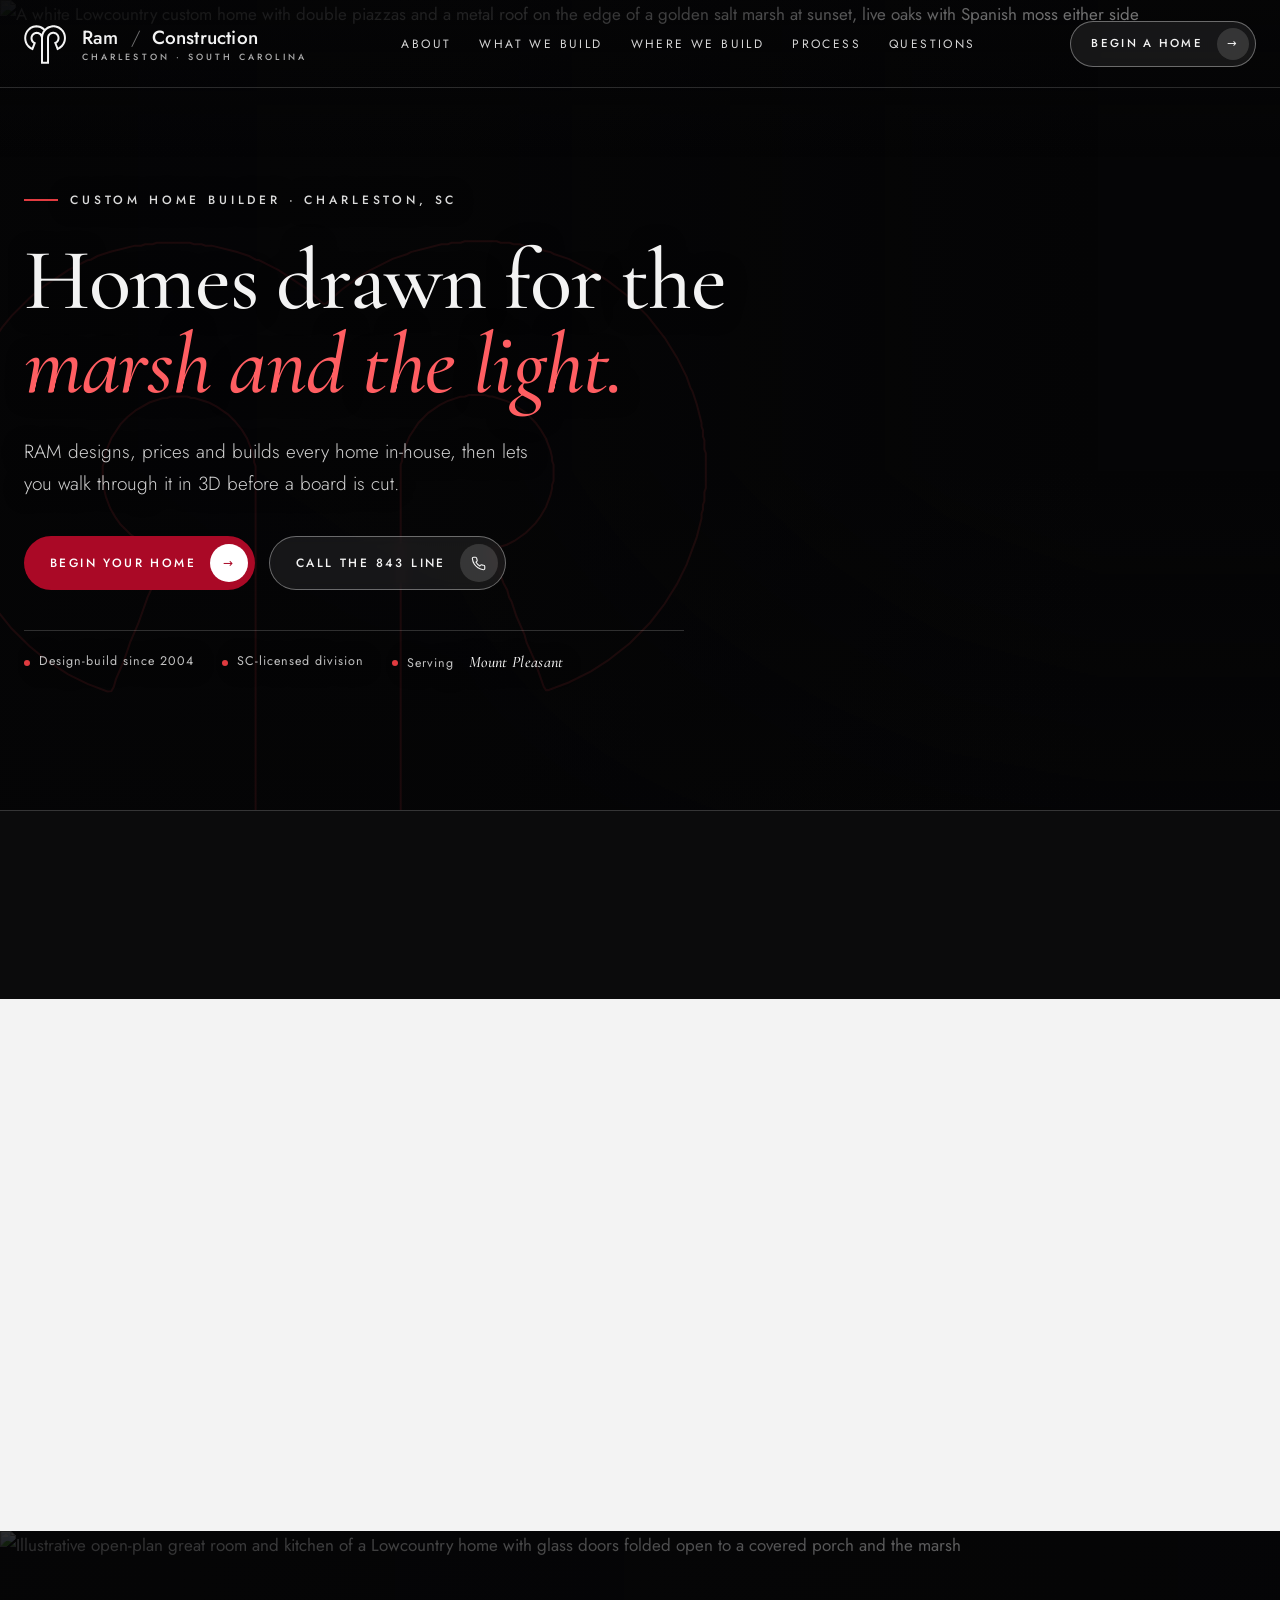
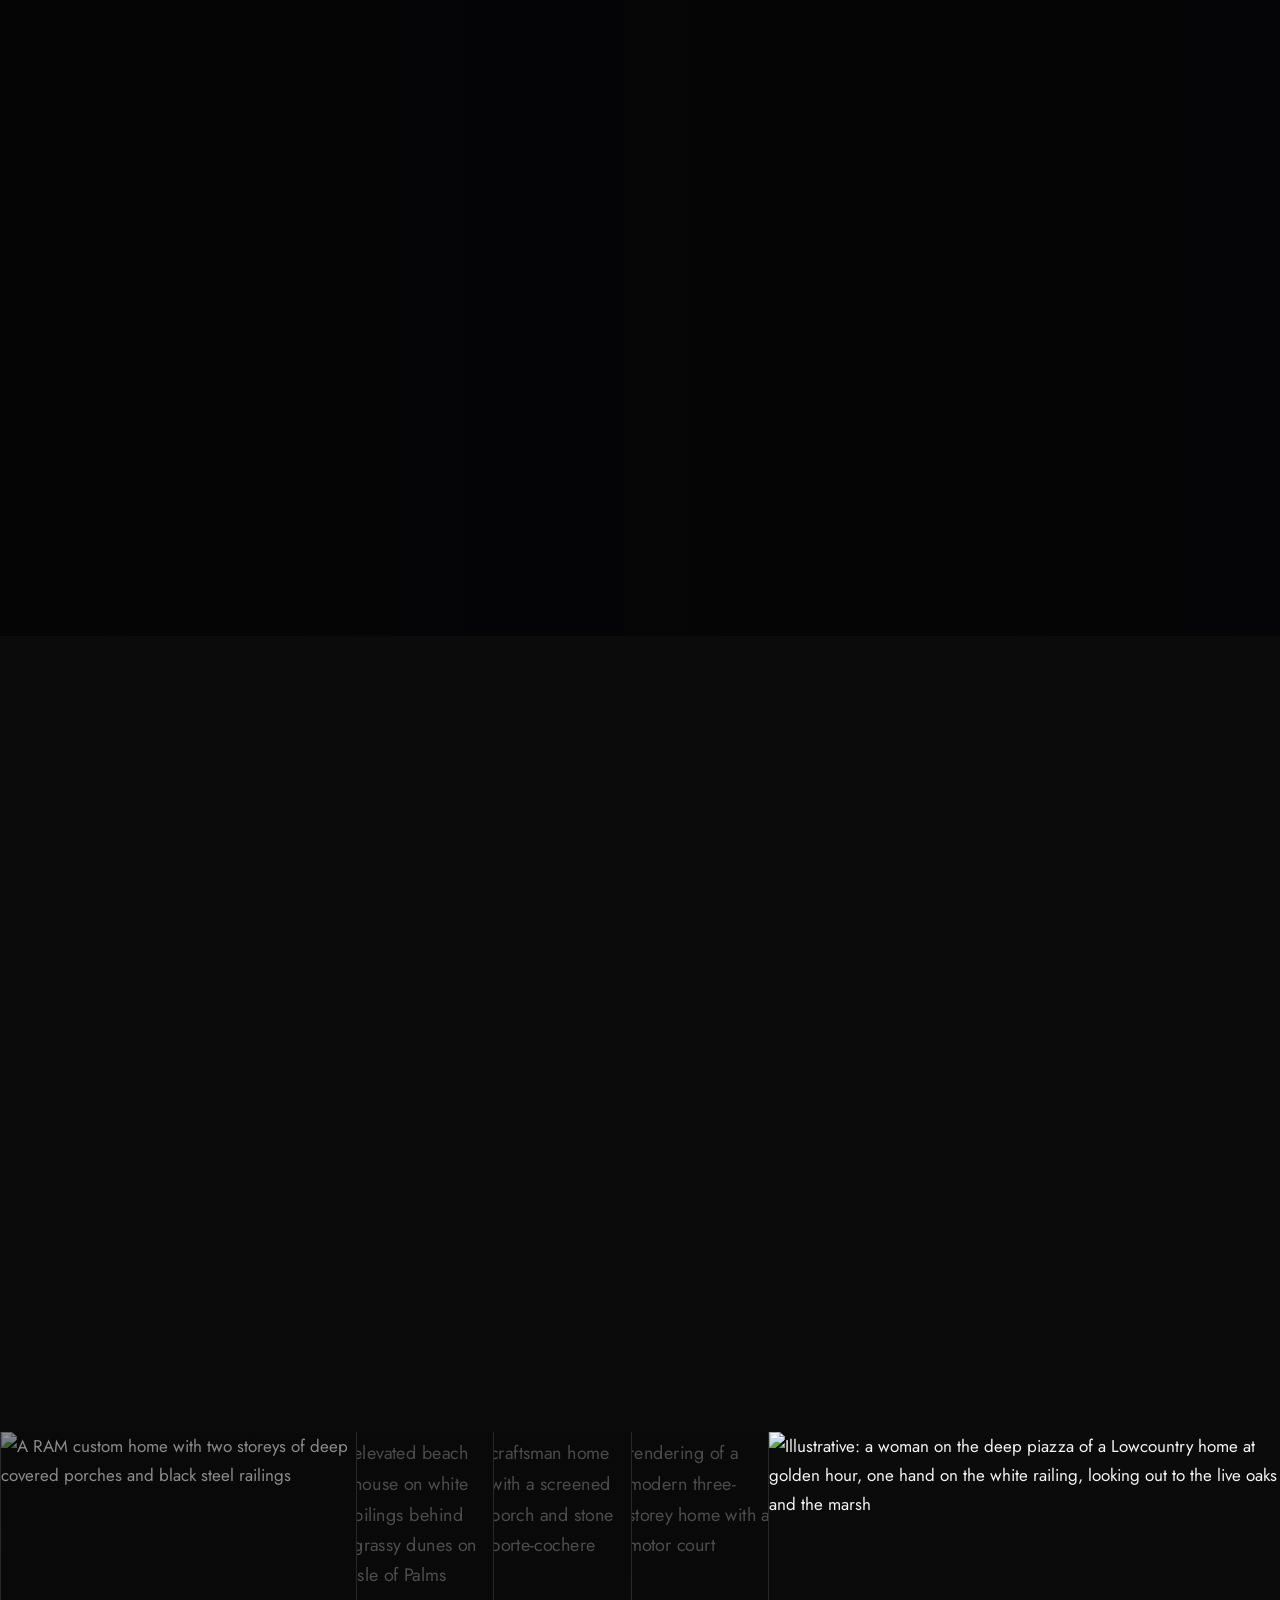
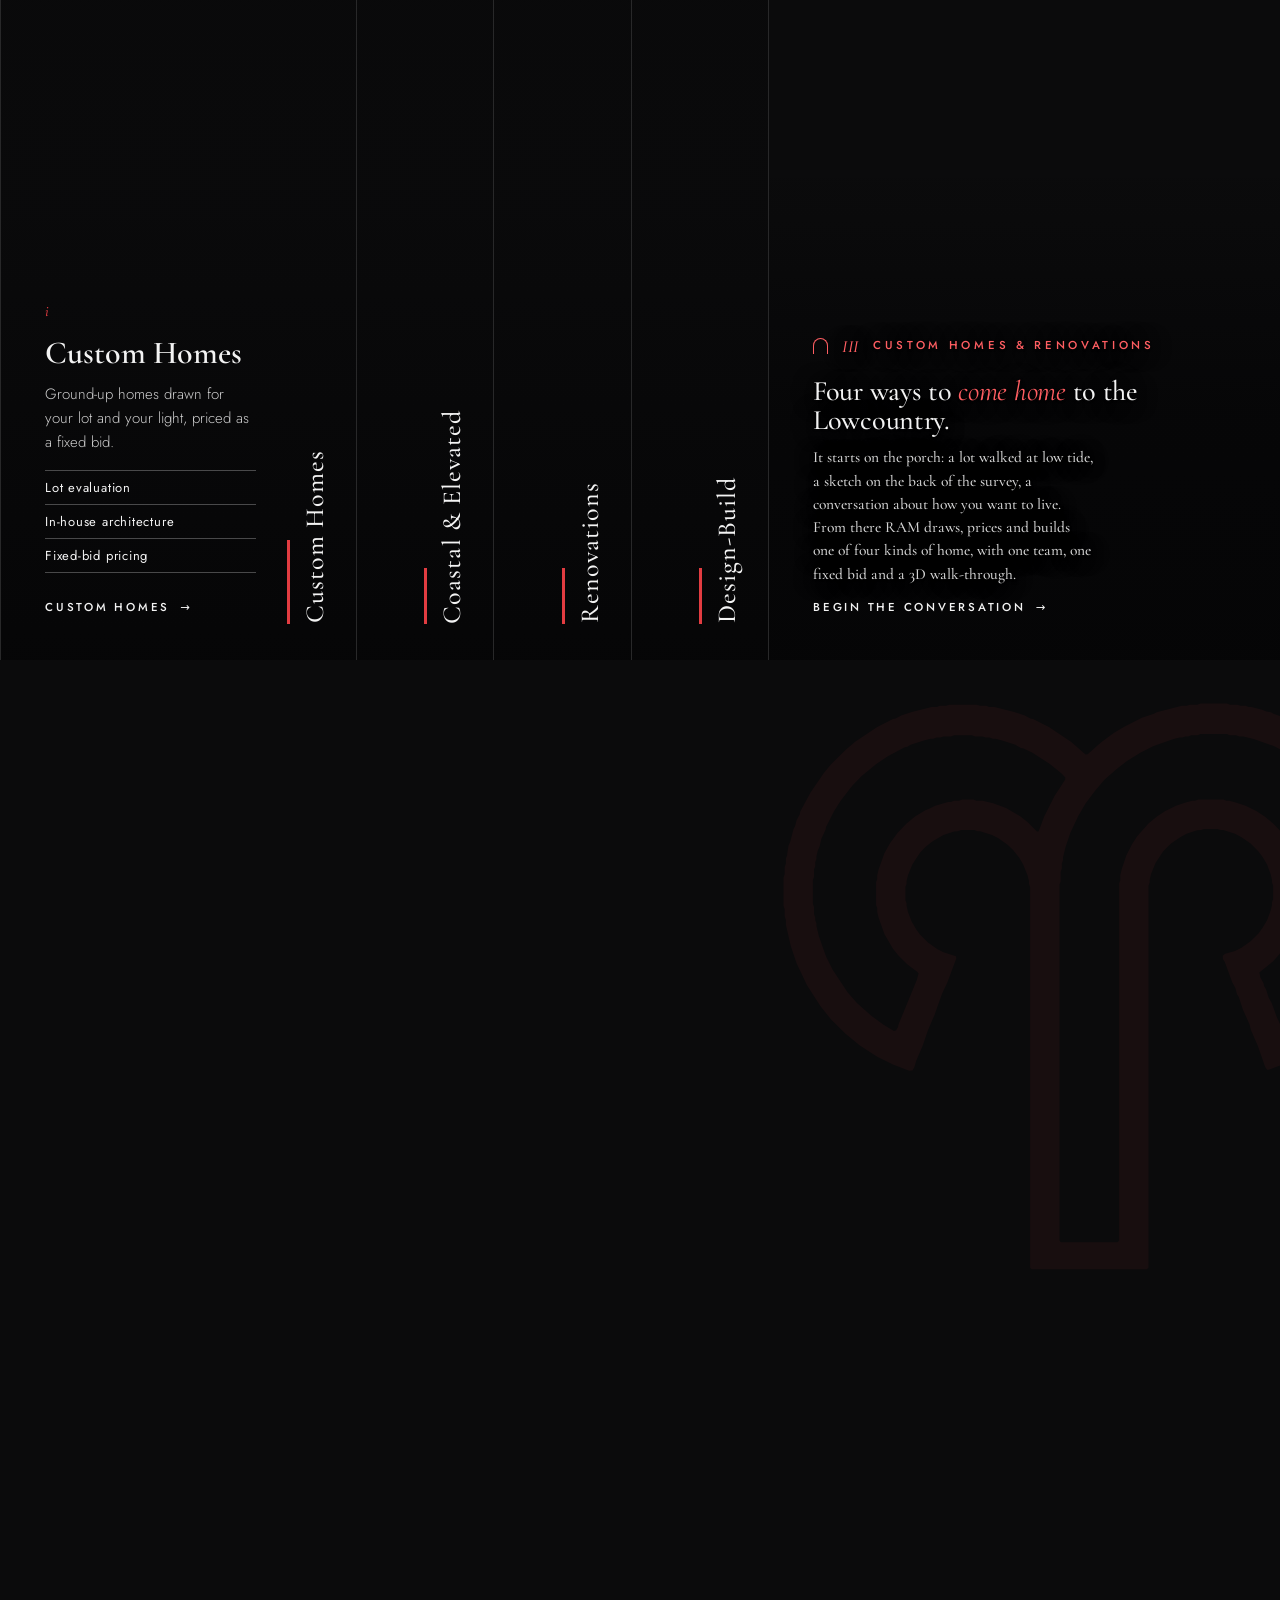
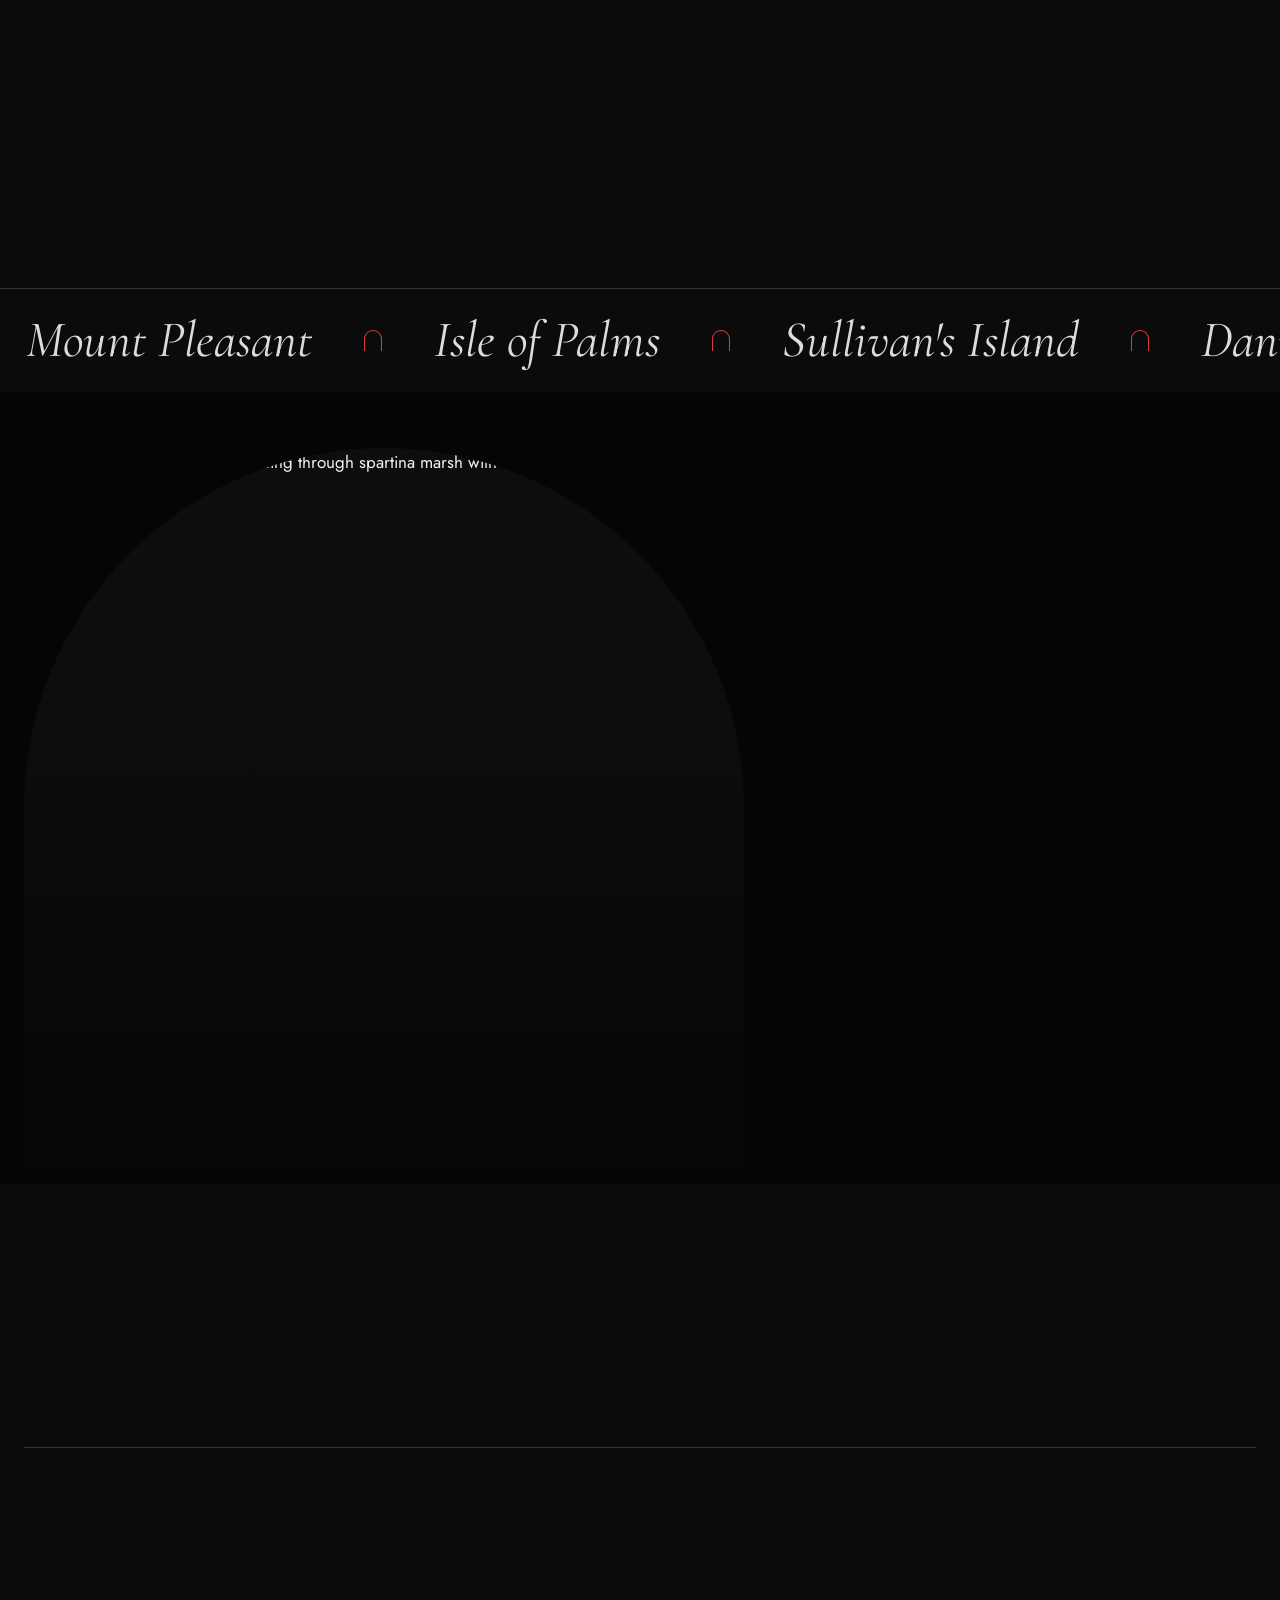
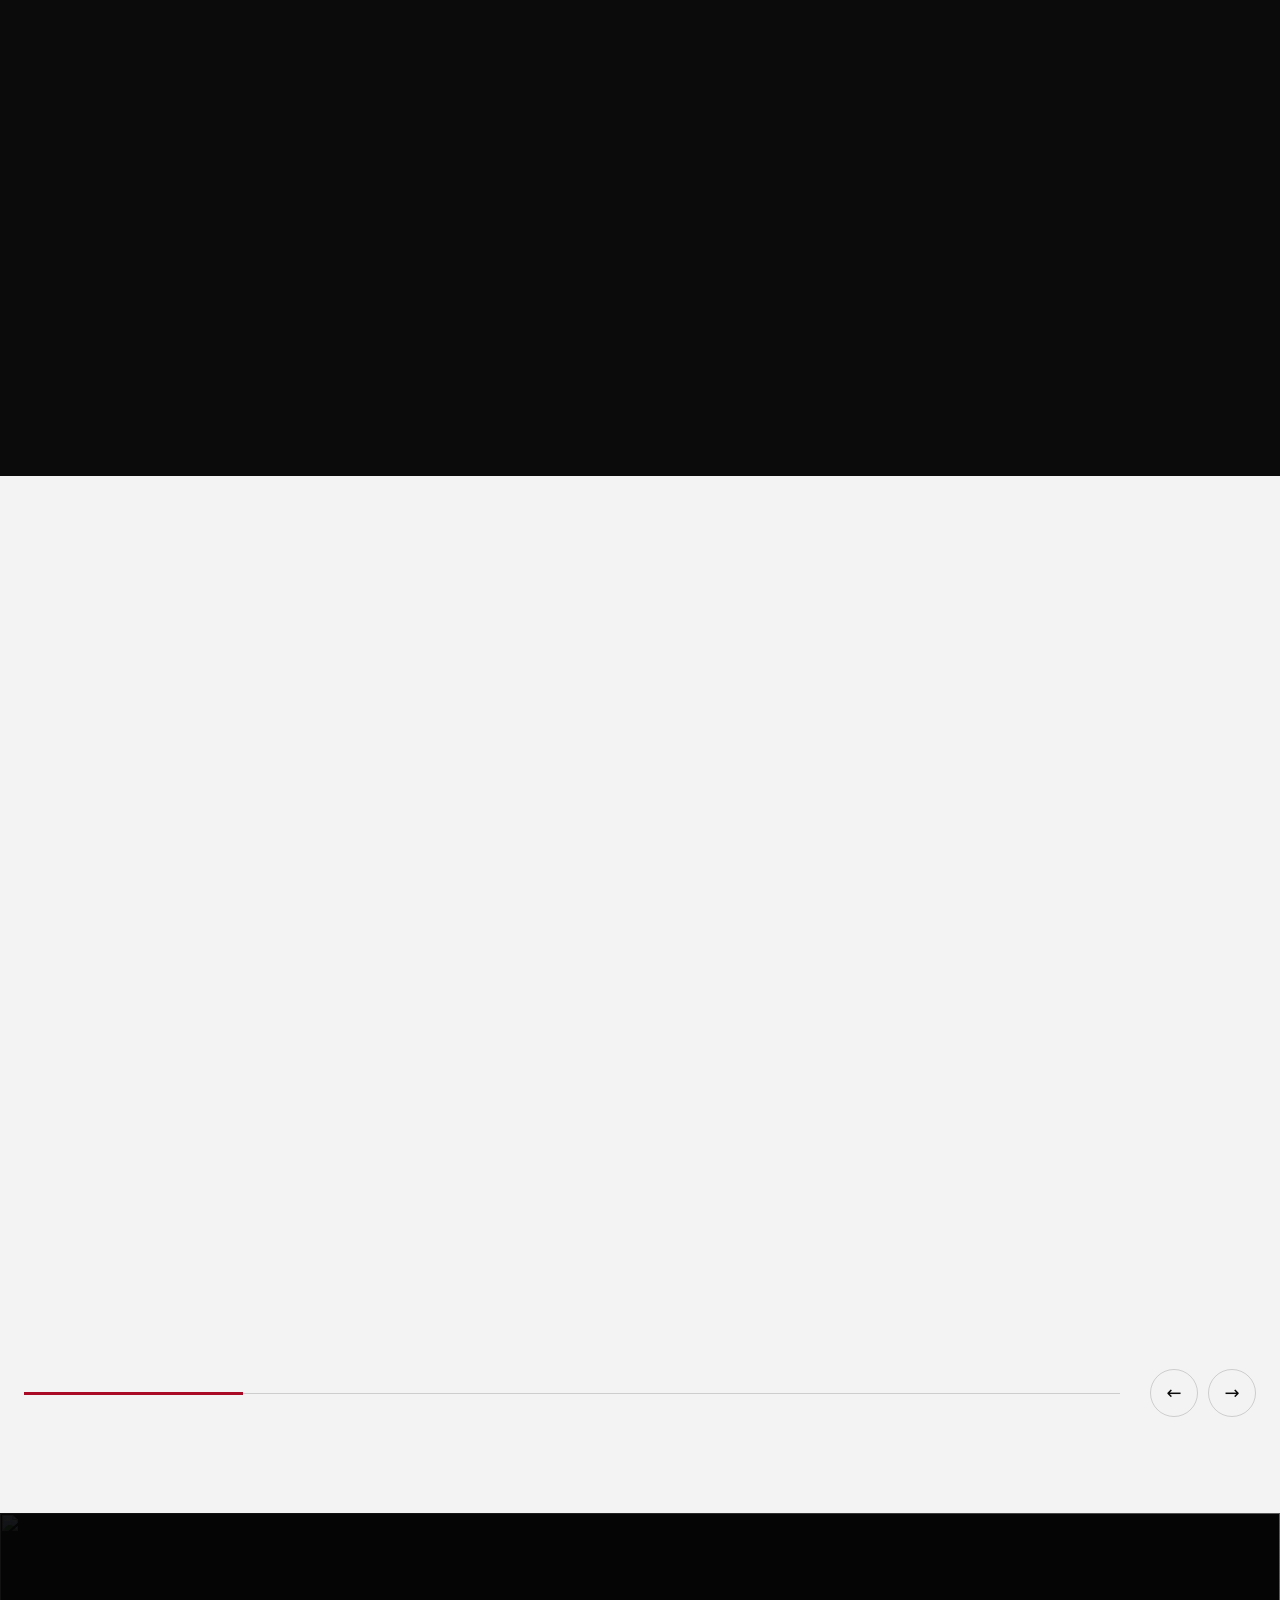
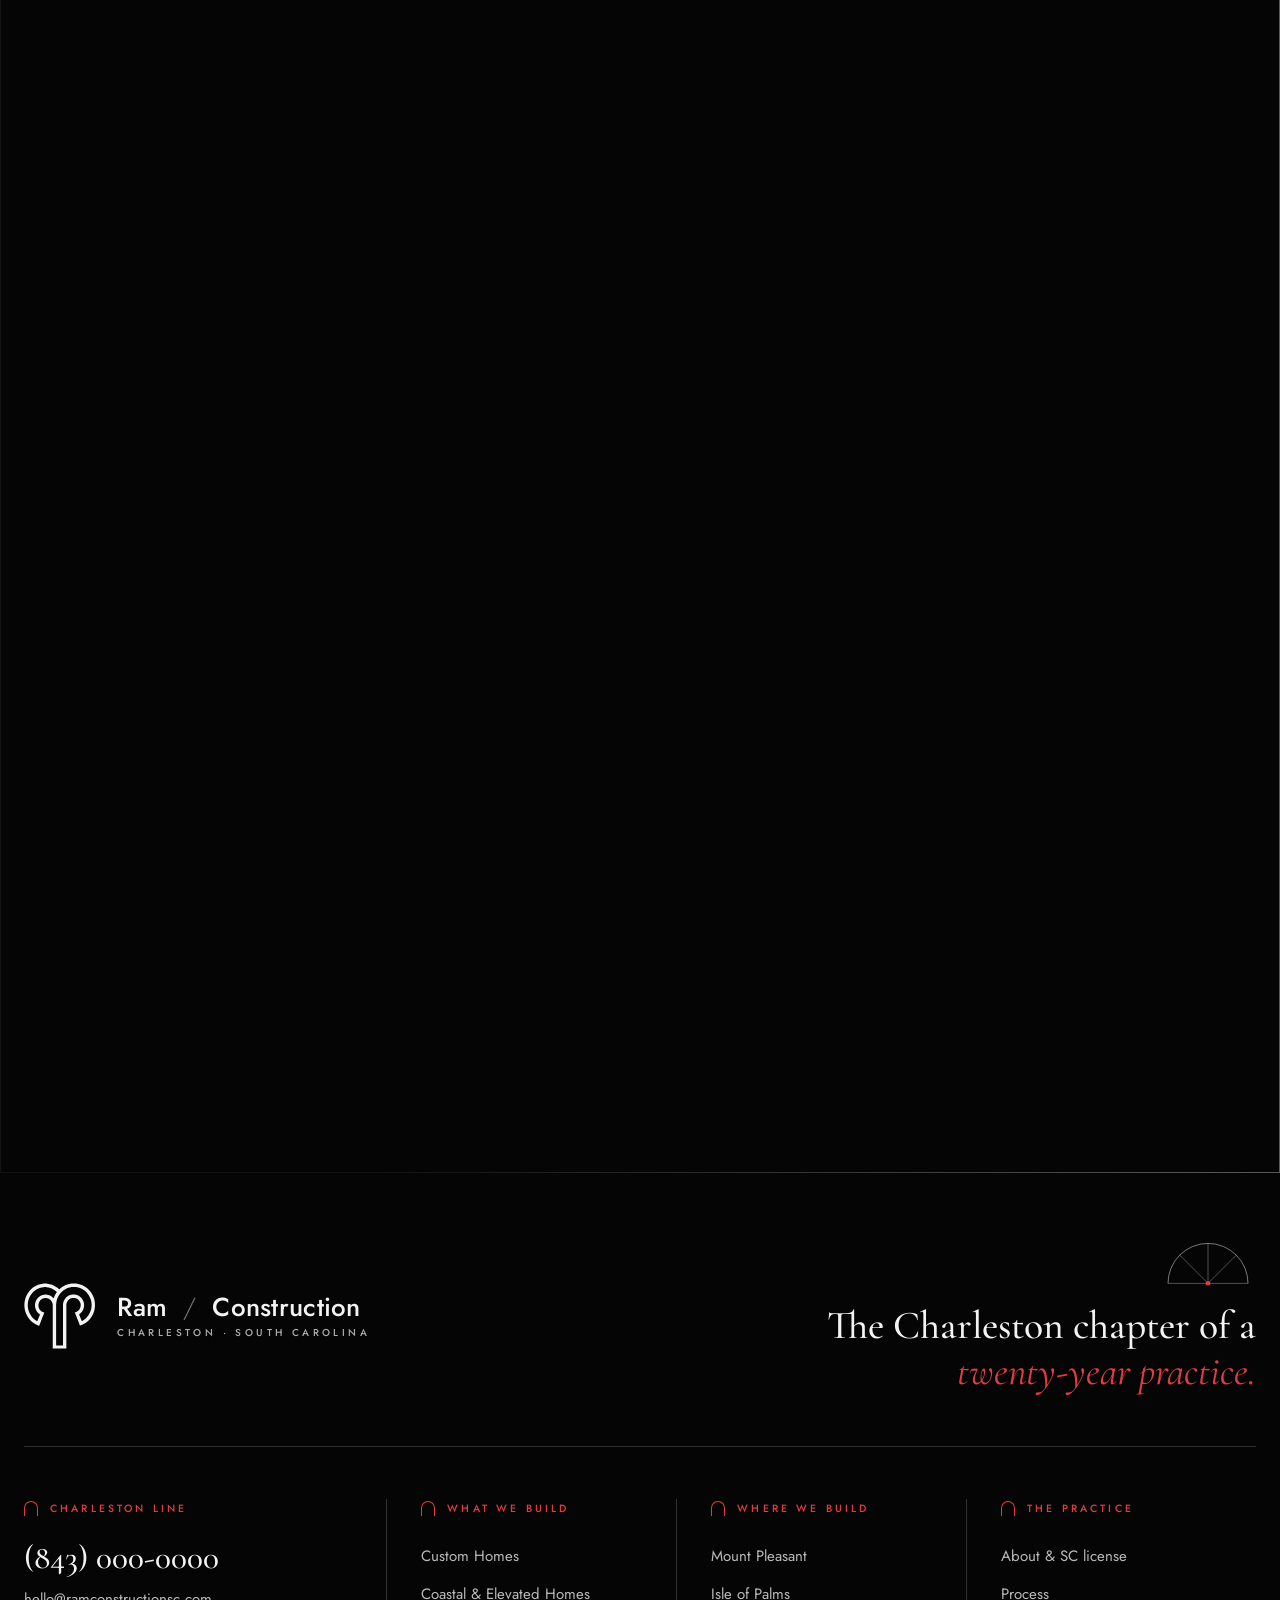
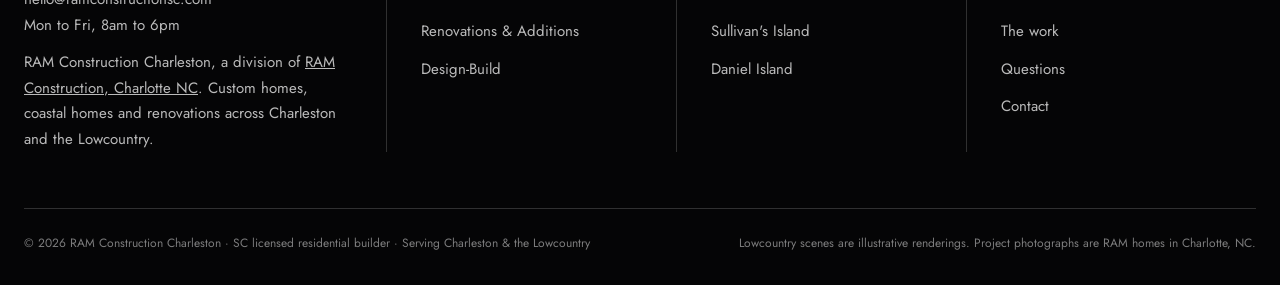
==== index.html @ d1c4143f "Pass 17: red type on photographs readable Co-Authored-By: Claude Opus 5.5 <noreply@anthropic.com>" ====
<!doctype html>
<html lang="en">
<head>
<meta charset="utf-8">
<meta name="viewport" content="width=device-width, initial-scale=1">
<title>Custom Home Builder in Charleston, SC | RAM Construction Charleston</title>
<meta name="description" content="RAM Construction Charleston designs, prices and builds custom homes in-house for Mount Pleasant, Isle of Palms, Sullivan's Island and Daniel Island. Fixed bids and a 3D walk-through before we build.">
<meta property="og:title" content="RAM Construction Charleston · Custom homes drawn for the Lowcountry">
<meta property="og:image" content="img/w/hero-lowcountry-custom-home-marsh-golden-hour-2400.webp">
<link rel="icon" href="img/brand/ram-logo--bw.svg">
<link rel="preconnect" href="https://fonts.googleapis.com">
<link rel="preconnect" href="https://fonts.gstatic.com" crossorigin>
<link href="https://fonts.googleapis.com/css2?family=Cormorant+Garamond:ital,wght@0,500;0,600;1,400;1,500;1,600&family=Jost:wght@300;400;500;600&display=swap" rel="stylesheet">
<link rel="preload" as="image" href="img/w/hero-lowcountry-custom-home-marsh-golden-hour-2400.webp" media="(min-width: 861px)">
<link rel="preload" as="image" href="img/w/hero-lowcountry-portrait-900.webp" media="(max-width: 860px)">
<script>document.documentElement.classList.add('js')</script>
<link rel="stylesheet" href="css/charleston.css">
</head>
<body>
<svg width="0" height="0" style="position:absolute" aria-hidden="true"><defs><symbol id="ram-mark" viewBox="190 128 528 488"><use href="#glyphdef"/></symbol><path id="glyphdef" fill="currentColor" fill-rule="evenodd" d="M620.5 143.2 L610.2 139.8 L608.0 138.5 L604.2 137.8 L600.5 136.2 L591.5 134.0 L589.2 134.0 L586.5 133.0 L582.2 133.0 L579.5 132.0 L573.2 132.0 L570.5 131.0 L548.2 131.0 L545.5 132.0 L539.2 132.0 L536.5 133.0 L532.2 133.0 L510.8 138.5 L508.5 139.8 L498.2 143.2 L482.8 151.0 L474.2 156.2 L463.0 164.5 L452.0 174.2 L450.2 174.5 L437.8 163.5 L419.0 151.0 L405.5 144.2 L403.2 143.8 L398.5 141.2 L389.5 138.2 L372.5 134.0 L368.2 134.0 L365.5 133.0 L360.2 133.0 L357.5 132.0 L334.2 132.0 L331.5 133.0 L326.2 133.0 L323.5 134.0 L319.2 134.0 L302.2 138.2 L293.2 141.2 L288.5 143.8 L286.2 144.2 L272.8 151.0 L254.0 163.5 L245.8 170.5 L233.5 182.8 L227.5 190.0 L216.0 206.8 L207.2 223.2 L206.8 225.5 L204.2 230.2 L202.8 235.5 L201.5 237.8 L198.8 248.5 L197.2 252.2 L196.0 260.5 L195.0 263.2 L195.0 267.5 L194.0 270.2 L194.0 276.5 L193.0 279.2 L193.0 303.5 L194.0 306.2 L194.0 312.5 L195.0 315.2 L195.0 319.5 L199.2 337.5 L204.2 352.5 L213.0 371.0 L224.5 388.8 L233.5 400.0 L245.8 412.2 L258.0 422.2 L272.8 431.8 L286.2 438.5 L300.0 443.8 L302.8 443.5 L304.5 440.5 L306.0 435.2 L311.5 422.5 L316.0 409.2 L321.5 396.5 L328.0 378.2 L332.5 368.5 L340.2 348.0 L339.8 346.2 L329.2 342.8 L323.8 340.0 L316.0 334.5 L309.2 327.8 L305.8 323.0 L302.0 316.5 L299.0 308.5 L297.8 303.5 L297.8 301.2 L296.8 298.5 L296.8 287.2 L297.8 284.5 L297.8 282.2 L299.0 277.2 L302.8 267.8 L309.2 258.0 L313.8 253.2 L320.0 248.2 L329.2 243.0 L338.2 240.0 L341.5 239.8 L344.2 238.8 L355.5 238.8 L358.2 239.8 L360.5 239.8 L370.5 243.0 L376.0 245.8 L383.8 251.2 L388.5 255.8 L393.5 262.0 L397.0 267.8 L400.8 277.2 L402.0 282.2 L402.0 284.5 L403.0 287.2 L403.0 611.2 L403.5 612.2 L404.5 612.8 L502.2 612.8 L503.2 612.2 L503.8 611.2 L503.8 286.2 L504.8 283.5 L504.8 281.2 L506.0 276.2 L509.8 266.8 L516.2 257.0 L523.0 250.2 L530.8 244.8 L536.2 242.0 L545.2 239.0 L548.5 238.8 L551.2 237.8 L562.5 237.8 L565.2 238.8 L567.5 238.8 L577.5 242.0 L583.0 244.8 L590.8 250.2 L597.5 257.0 L601.0 261.8 L604.8 268.2 L607.8 276.2 L609.0 281.2 L609.0 283.5 L610.0 286.2 L610.0 297.5 L609.0 300.2 L609.0 302.5 L607.8 307.5 L604.8 315.5 L601.0 322.0 L597.5 326.8 L590.8 333.5 L583.0 339.0 L577.5 341.8 L569.2 344.2 L567.0 345.8 L567.2 348.5 L568.8 351.2 L575.2 368.5 L577.8 373.2 L579.2 378.5 L580.8 381.2 L584.2 391.5 L589.8 404.2 L591.2 409.5 L596.8 422.2 L603.2 440.5 L604.8 442.8 L606.2 442.8 L620.5 437.5 L636.0 429.8 L647.8 422.2 L663.0 410.2 L677.2 395.8 L687.2 382.8 L695.8 369.0 L702.5 355.5 L709.5 336.5 L712.8 323.5 L712.8 320.2 L713.8 317.5 L713.8 314.2 L714.8 311.5 L714.8 305.2 L715.8 302.5 L715.8 278.2 L714.8 275.5 L714.8 269.2 L713.8 266.5 L713.8 262.2 L712.8 259.5 L712.8 257.2 L709.5 244.2 L706.5 235.2 L705.0 232.5 L702.5 225.2 L695.8 211.8 L687.2 198.0 L675.2 182.8 L660.8 168.5 L647.8 158.5 L636.0 151.0Z M397.5 169.2 L395.2 168.8 L390.5 166.2 L378.5 162.2 L373.5 161.0 L371.2 161.0 L368.5 160.0 L365.2 160.0 L362.5 159.0 L356.2 159.0 L353.5 158.0 L338.2 158.0 L335.5 159.0 L329.2 159.0 L326.5 160.0 L323.2 160.0 L320.5 161.0 L318.2 161.0 L313.2 162.2 L301.2 166.2 L298.5 167.8 L296.2 168.2 L281.8 176.0 L272.0 182.5 L259.8 192.5 L251.5 201.0 L241.5 214.0 L236.0 222.8 L229.2 236.2 L228.8 238.5 L225.2 246.2 L223.8 252.5 L222.2 256.2 L221.0 261.2 L221.0 263.5 L220.0 266.2 L220.0 269.5 L219.0 272.2 L219.0 278.5 L218.0 281.2 L218.0 301.5 L219.0 304.2 L219.0 310.5 L220.0 313.2 L220.0 315.5 L221.0 318.2 L221.0 320.5 L223.2 329.5 L229.2 346.5 L235.0 358.0 L247.5 376.8 L255.5 386.0 L268.0 397.2 L278.2 404.5 L287.0 409.8 L288.8 409.5 L290.5 406.5 L291.0 404.2 L306.5 366.5 L308.0 361.0 L306.8 359.5 L298.8 353.5 L291.2 346.0 L286.2 339.8 L279.0 327.5 L274.0 313.5 L272.8 308.5 L272.8 305.2 L271.8 302.5 L271.8 283.2 L272.8 280.5 L272.8 277.2 L274.0 272.2 L279.0 258.2 L283.8 249.8 L290.2 241.0 L297.8 233.2 L305.0 227.2 L313.8 221.8 L317.5 220.5 L322.2 218.0 L333.2 214.8 L335.5 214.8 L338.2 213.8 L342.5 213.8 L345.2 212.8 L354.5 212.8 L357.2 213.8 L362.5 213.8 L371.5 216.0 L382.5 220.0 L394.8 227.2 L401.0 232.2 L408.8 240.0 L410.2 240.0 L415.0 227.2 L423.8 209.8 L432.8 196.0 L433.0 194.0 L429.8 190.5 L419.8 182.5 L405.0 173.0Z M610.5 167.2 L593.5 161.2 L584.5 159.0 L581.2 159.0 L578.5 158.0 L573.2 158.0 L570.5 157.0 L548.2 157.0 L545.5 158.0 L540.2 158.0 L537.5 159.0 L535.2 159.0 L532.5 160.0 L530.2 160.0 L525.2 161.2 L508.2 167.2 L496.8 173.0 L485.2 180.2 L477.0 186.5 L466.5 195.8 L458.5 205.0 L450.2 216.2 L444.0 226.8 L437.2 241.2 L433.2 253.2 L431.0 262.2 L431.0 264.5 L430.0 267.2 L430.0 271.5 L429.0 274.2 L429.0 282.5 L428.0 285.2 L428.0 588.2 L428.5 589.2 L429.5 589.8 L477.2 589.8 L478.2 589.2 L478.8 588.2 L478.8 284.2 L479.8 281.5 L479.8 277.2 L481.0 272.2 L485.0 260.2 L489.8 250.8 L494.2 244.0 L503.8 233.2 L511.0 227.2 L517.8 222.8 L527.2 218.0 L536.2 215.0 L541.2 213.8 L543.5 213.8 L546.2 212.8 L567.5 212.8 L570.2 213.8 L572.5 213.8 L577.5 215.0 L586.5 218.0 L596.0 222.8 L602.8 227.2 L610.0 233.2 L615.5 239.0 L621.8 247.2 L628.8 260.2 L631.8 269.2 L634.0 278.2 L634.0 281.8 L635.0 286.0 L635.0 299.5 L634.0 302.2 L634.0 305.5 L633.0 308.2 L633.0 310.5 L628.8 323.5 L625.0 331.0 L619.5 339.8 L610.0 350.5 L598.2 360.0 L599.2 364.5 L601.8 369.2 L602.2 371.5 L603.8 374.2 L606.2 381.5 L608.8 386.2 L613.2 398.5 L618.0 408.5 L619.8 408.8 L624.0 406.8 L640.8 395.2 L652.2 385.0 L660.2 375.8 L666.5 367.5 L673.8 356.0 L679.5 344.5 L685.5 327.5 L688.8 314.5 L688.8 311.2 L689.8 308.5 L689.8 302.2 L690.8 299.5 L690.8 281.2 L689.8 278.5 L689.8 272.2 L688.8 269.5 L688.8 266.2 L685.5 253.2 L681.5 241.2 L679.0 236.5 L678.5 234.2 L670.8 219.8 L664.2 210.0 L653.2 196.8 L640.8 185.5 L624.0 174.0Z"/><path id="horndef" d="M620.5 143.2 L610.2 139.8 L608.0 138.5 L604.2 137.8 L600.5 136.2 L591.5 134.0 L589.2 134.0 L586.5 133.0 L582.2 133.0 L579.5 132.0 L573.2 132.0 L570.5 131.0 L548.2 131.0 L545.5 132.0 L539.2 132.0 L536.5 133.0 L532.2 133.0 L510.8 138.5 L508.5 139.8 L498.2 143.2 L482.8 151.0 L474.2 156.2 L463.0 164.5 L452.0 174.2 L450.2 174.5 L437.8 163.5 L419.0 151.0 L405.5 144.2 L403.2 143.8 L398.5 141.2 L389.5 138.2 L372.5 134.0 L368.2 134.0 L365.5 133.0 L360.2 133.0 L357.5 132.0 L334.2 132.0 L331.5 133.0 L326.2 133.0 L323.5 134.0 L319.2 134.0 L302.2 138.2 L293.2 141.2 L288.5 143.8 L286.2 144.2 L272.8 151.0 L254.0 163.5 L245.8 170.5 L233.5 182.8 L227.5 190.0 L216.0 206.8 L207.2 223.2 L206.8 225.5 L204.2 230.2 L202.8 235.5 L201.5 237.8 L198.8 248.5 L197.2 252.2 L196.0 260.5 L195.0 263.2 L195.0 267.5 L194.0 270.2 L194.0 276.5 L193.0 279.2 L193.0 303.5 L194.0 306.2 L194.0 312.5 L195.0 315.2 L195.0 319.5 L199.2 337.5 L204.2 352.5 L213.0 371.0 L224.5 388.8 L233.5 400.0 L245.8 412.2 L258.0 422.2 L272.8 431.8 L286.2 438.5 L300.0 443.8 L302.8 443.5 L304.5 440.5 L306.0 435.2 L311.5 422.5 L316.0 409.2 L321.5 396.5 L328.0 378.2 L332.5 368.5 L340.2 348.0 L339.8 346.2 L329.2 342.8 L323.8 340.0 L316.0 334.5 L309.2 327.8 L305.8 323.0 L302.0 316.5 L299.0 308.5 L297.8 303.5 L297.8 301.2 L296.8 298.5 L296.8 287.2 L297.8 284.5 L297.8 282.2 L299.0 277.2 L302.8 267.8 L309.2 258.0 L313.8 253.2 L320.0 248.2 L329.2 243.0 L338.2 240.0 L341.5 239.8 L344.2 238.8 L355.5 238.8 L358.2 239.8 L360.5 239.8 L370.5 243.0 L376.0 245.8 L383.8 251.2 L388.5 255.8 L393.5 262.0 L397.0 267.8 L400.8 277.2 L402.0 282.2 L402.0 284.5 L403.0 287.2 L403.0 611.2 L403.5 612.2 L404.5 612.8 L502.2 612.8 L503.2 612.2 L503.8 611.2 L503.8 286.2 L504.8 283.5 L504.8 281.2 L506.0 276.2 L509.8 266.8 L516.2 257.0 L523.0 250.2 L530.8 244.8 L536.2 242.0 L545.2 239.0 L548.5 238.8 L551.2 237.8 L562.5 237.8 L565.2 238.8 L567.5 238.8 L577.5 242.0 L583.0 244.8 L590.8 250.2 L597.5 257.0 L601.0 261.8 L604.8 268.2 L607.8 276.2 L609.0 281.2 L609.0 283.5 L610.0 286.2 L610.0 297.5 L609.0 300.2 L609.0 302.5 L607.8 307.5 L604.8 315.5 L601.0 322.0 L597.5 326.8 L590.8 333.5 L583.0 339.0 L577.5 341.8 L569.2 344.2 L567.0 345.8 L567.2 348.5 L568.8 351.2 L575.2 368.5 L577.8 373.2 L579.2 378.5 L580.8 381.2 L584.2 391.5 L589.8 404.2 L591.2 409.5 L596.8 422.2 L603.2 440.5 L604.8 442.8 L606.2 442.8 L620.5 437.5 L636.0 429.8 L647.8 422.2 L663.0 410.2 L677.2 395.8 L687.2 382.8 L695.8 369.0 L702.5 355.5 L709.5 336.5 L712.8 323.5 L712.8 320.2 L713.8 317.5 L713.8 314.2 L714.8 311.5 L714.8 305.2 L715.8 302.5 L715.8 278.2 L714.8 275.5 L714.8 269.2 L713.8 266.5 L713.8 262.2 L712.8 259.5 L712.8 257.2 L709.5 244.2 L706.5 235.2 L705.0 232.5 L702.5 225.2 L695.8 211.8 L687.2 198.0 L675.2 182.8 L660.8 168.5 L647.8 158.5 L636.0 151.0Z"/></defs></svg>

<!-- ═════ masthead ═════ -->
<header class="hdr" id="hdr">
  <div class="hdr-row">
    <a class="lockup" href="#top" aria-label="Ram Construction Charleston, home">
      <svg class="mark" aria-hidden="true"><use href="#ram-mark"/></svg>
      <span class="wm"><b>Ram <i>/</i> Construction</b><small>Charleston · South Carolina</small></span>
    </a>
    <nav class="hdr-nav" aria-label="Primary">
      <a href="about.html">About</a>
      <a href="#services">What we build</a>
      <a href="#areas">Where we build</a>
      <a href="#process">Process</a>
      <a href="faq.html">Questions</a>
    </nav>
    <div class="hdr-cta">
      <a class="hdr-tel" href="tel:+18430000000">(843) 000-0000</a>
      <a class="btn btn-glass" href="#door">Begin a home <span class="disc" aria-hidden="true">&rarr;</span></a>
    </div>
    <div class="hdr-m">
      <a href="tel:+18430000000" aria-label="Call RAM Construction Charleston"><svg width="18" height="18" viewBox="0 0 24 24" fill="none" stroke="currentColor" stroke-width="1.6"><path d="M22 16.9v3a2 2 0 0 1-2.2 2 19.8 19.8 0 0 1-8.6-3 19.5 19.5 0 0 1-6-6 19.8 19.8 0 0 1-3-8.7A2 2 0 0 1 4.1 2h3a2 2 0 0 1 2 1.7c.1 1 .4 2 .7 2.8a2 2 0 0 1-.5 2.1L8.1 9.9a16 16 0 0 0 6 6l1.3-1.3a2 2 0 0 1 2.1-.4c.9.3 1.9.5 2.8.7a2 2 0 0 1 1.7 2Z"/></svg></a>
      <button type="button" aria-label="Open menu" aria-controls="mnav" aria-expanded="false" id="mopen"><svg width="20" height="20" viewBox="0 0 24 24" fill="none" stroke="currentColor" stroke-width="1.6"><path d="M3 8h18M3 16h18"/></svg></button>
    </div>
  </div>
</header>

<div class="mnav" id="mnav" role="dialog" aria-label="Menu">
  <div class="mnav-top"><svg class="mark" aria-hidden="true"><use href="#ram-mark"/></svg><button type="button" id="mclose" aria-label="Close menu">&times;</button></div>
  <nav aria-label="Mobile">
    <a href="about.html">About</a><a href="#services">What we <em>build</em></a><a href="#areas">Where we <em>build</em></a><a href="#work">The work</a><a href="#process">Process</a><a href="faq.html">Questions</a><a href="contact.html">Contact</a>
  </nav>
  <a class="mtel" href="tel:+18430000000">(843) 000-0000</a>
  <a class="btn btn-red" href="#door">Begin a home <span class="disc" aria-hidden="true">&rarr;</span></a>
</div>

<main id="top">
<!-- ═════ hero ═════ -->
<section class="hero">
  <div class="hero-img">
    <picture>
      <source media="(max-width:860px)" srcset="img/w/hero-lowcountry-portrait-900.webp 900w, img/w/hero-lowcountry-portrait-1400.webp 1400w" sizes="100vw">
      <img src="img/w/hero-lowcountry-custom-home-marsh-golden-hour-2400.webp" width="2400" height="1340" fetchpriority="high" alt="A white Lowcountry custom home with double piazzas and a metal roof on the edge of a golden salt marsh at sunset, live oaks with Spanish moss either side">
    </picture>
  </div>
  <svg class="hero-horn" viewBox="190 128 528 488" aria-hidden="true"><use href="#horndef"/></svg>
  <div class="hero-in">
    <h1 class="hx">
      <span class="kicker">Custom home builder · Charleston, SC</span><span class="sr-only">. </span>
      <span class="display">
      <span class="w" style="animation-delay:.15s">Homes</span> <span class="w" style="animation-delay:.25s">drawn</span> <span class="w" style="animation-delay:.35s">for</span> <span class="w" style="animation-delay:.45s">the</span><br>
      <em><span class="w" style="animation-delay:.6s">marsh</span> <span class="w" style="animation-delay:.7s">and</span> <span class="w" style="animation-delay:.8s">the</span> <span class="w" style="animation-delay:.9s">light.</span></em>
      </span>
    </h1>
    <p class="lede rv is-in">RAM designs, prices and builds every home in-house, then lets you walk through it in 3D before a board is cut.</p>
    <div class="hero-cta">
      <a class="btn btn-red" href="#door">Begin your home <span class="disc" aria-hidden="true">&rarr;</span></a>
      <a class="btn btn-glass" href="tel:+18430000000" aria-label="Call the 843 line"><span class="lbl">Call the 843 line</span> <span class="disc" aria-hidden="true"><svg width="15" height="15" viewBox="0 0 24 24" fill="none" stroke="currentColor" stroke-width="1.8"><path d="M22 16.9v3a2 2 0 0 1-2.2 2 19.8 19.8 0 0 1-8.6-3 19.5 19.5 0 0 1-6-6 19.8 19.8 0 0 1-3-8.7A2 2 0 0 1 4.1 2h3a2 2 0 0 1 2 1.7c.1 1 .4 2 .7 2.8a2 2 0 0 1-.5 2.1L8.1 9.9a16 16 0 0 0 6 6l1.3-1.3a2 2 0 0 1 2.1-.4c.9.3 1.9.5 2.8.7a2 2 0 0 1 1.7 2Z"/></svg></span></a>
    </div>
    <ul class="chips">
      <li>Design-build since 2004</li>
      <li>SC-licensed division</li>
      <li>Serving <span class="cyc" id="cyc"><b>Mount Pleasant</b></span></li>
    </ul>
  </div>
</section>

<!-- ═════ the ledger, welded to the hero base ═════ -->
<div class="ledger">
  <div class="wrap ledger-row">
    <div class="ledger-item rv"><span class="mk">i</span><p class="lt">One firm, one drawing</p><p>Architects, designers and builders under one contract. Nothing lost between the plan and the site.</p></div>
    <div class="ledger-item rv d1"><span class="mk">ii</span><p class="lt">A fixed bid</p><p>Every allowance listed line by line, so you know the number before you sign.</p></div>
    <div class="ledger-item rv d2"><span class="mk">iii</span><p class="lt">Walk it before we build</p><p>An immersive 3D tour of every room and finish, so you review the design before it is built.</p></div>
  </div>
</div>

<!-- ═════ the chapter · twenty years, the piazza, the open room and the numbers, one composition ═════ -->
<section class="chapter" id="about">
  <div class="chapter-top">
    <div class="wrap chapter-grid">
      <figure class="chapter-art rv"><div class="arch"><img src="img/w/charleston-piazza-evening-1200.webp" width="1200" height="1607" loading="lazy" alt="A deep Charleston piazza at dusk with white columns, rocking chairs and copper gas lanterns, live oaks and marsh beyond"></div></figure>
      <div class="chapter-copy rv d1">
        <h2 class="hx"><span class="eyebrow"><i aria-hidden="true">I</i> About RAM Construction</span><span class="sr-only">. </span><span class="h2">Twenty years of RAM, <em>now on the coast.</em></span></h2>
        <p class="lede">RAM Construction has designed and built custom homes in Charlotte since 2004. RAM Construction Charleston brings the same in-house architects, fixed bids and 3D walk-throughs to the Lowcountry, under its own South Carolina license.</p>
      </div>
    </div>
  </div>
  <div class="chapter-band on-dark" aria-label="Why build with RAM">
    <div class="band-img"><img src="img/w/open-plan-great-room-porch-doors-2400.webp" width="2400" height="1340" loading="lazy" alt="Illustrative open-plan great room and kitchen of a Lowcountry home with glass doors folded open to a covered porch and the marsh"></div>
    <div class="band-in">
      <p class="band-pull rv"><span>Recognition</span>Awards for quality, innovation and design, and <em>multiple years on Charlotte's Dilworth Home Tour.</em></p>
      <div class="band-figs">
        <span class="eyebrow rv">Why build with RAM</span>
        <div class="figs">
          <div class="fig rv"><b>2004</b><span>Design-build since</span><small>RAM began in Charlotte as one firm: architects, builders and designers.</small></div>
          <div class="fig rv d1"><b>6,000<i>sq ft</i></b><span>The range of a RAM home</span><small>From 6,000 sq ft modern homes in SouthPark to Craftsman bungalows in Dilworth.</small></div>
          <div class="fig rv d2"><b>1</b><span>Contract, drawing, budget</span><small>One team draws, prices and builds. Nothing is lost between them.</small></div>
          <div class="fig rv d3"><b>4</b><span>Towns on the coast</span><small>Mount Pleasant, Isle of Palms, Sullivan's Island and Daniel Island.</small></div>
        </div>
      </div>
      <div class="numbers-title rv d1"><p>Twenty years, <em>in numbers.</em></p></div>
    </div>
  </div>
</section>

<!-- ═════ the window · a walk-through in four beats ═════ -->
<section class="window on-dark" id="walk">
  <div class="wrap window-grid">
    <div class="rv">
      <h2 class="hx"><span class="eyebrow"><i aria-hidden="true">II</i> 3D home walk-through</span><span class="sr-only">. </span><span class="h2">Stand in the room. <em>Watch the light arrive.</em></span></h2>
      <p class="lede">RAM's immersive 3D plans let you walk every room of the proposed design before it exists: the view from the kitchen, the evening sun on the porch floor, every fixture and finish. You review the home before we build it, and change what you want to change on the model, not on site.</p>
      <ol class="beats" aria-hidden="true"><li>The marsh</li><li>The house</li><li>The door</li><li>The room</li></ol>
    </div>
    <figure class="pane rv d1">
      <div class="pane-arch" role="img" aria-label="A walk-through drawn in four beats: the marsh, the house across the creek, its front door, and a sitting room open to the porch and the same marsh">
        <div class="beat b-marsh"><img src="img/w/tidal-creek-marsh-aerial-dusk-2400.webp" width="2400" height="1340" loading="lazy" alt=""></div>
        <div class="beat b-house"><img src="img/w/hero-lowcountry-custom-home-marsh-golden-hour-2400.webp" width="2400" height="1340" loading="lazy" alt=""></div>
        <div class="beat b-room"><img src="img/w/great-room-marsh-view-golden-hour-2400.webp" width="2400" height="1340" loading="lazy" alt=""></div>
        <div class="doors" aria-hidden="true"><span class="dl"></span><span class="dr"></span></div>
        <div class="dip" aria-hidden="true"></div>
        <!-- when the rendered walk-through clip exists, set data-src and it replaces the drawn sequence -->
        <video class="pane-video" muted loop playsinline preload="none" poster="img/w/great-room-marsh-view-golden-hour-1200.webp"></video>
      </div>
    </figure>
  </div>
</section>

<!-- ═════ services · the arcade ═════ -->
<section class="services" id="services">
    <div class="svc-acc" id="svc" aria-label="What we build">
      <figure class="svc-face">
        <img src="img/w/porch-portrait-woman-golden-hour-1200.webp" width="1200" height="1607" loading="lazy" alt="Illustrative: a woman on the deep piazza of a Lowcountry home at golden hour, one hand on the white railing, looking out to the live oaks and the marsh">
        <figcaption>
          <h2 class="hx"><span class="eyebrow"><i aria-hidden="true">III</i> Custom homes &amp; renovations</span><span class="sr-only">. </span><span class="h2">Four ways to <em>come home</em> to the Lowcountry.</span></h2>
          <p>It starts on the porch: a lot walked at low tide, a sketch on the back of the survey, a conversation about how you want to live. From there RAM draws, prices and builds one of four kinds of home, with one team, one fixed bid and a 3D walk-through.</p>
          <a class="more" href="#door">Begin the conversation <span>&rarr;</span></a>
        </figcaption>
      </figure>
      <a class="svc-pane is-open" href="#door">
        <img src="img/w/ram-two-storey-porches-800.webp" width="800" height="569" loading="lazy" alt="A RAM custom home with two storeys of deep covered porches and black steel railings">
        <span class="svc-tag" aria-hidden="true"><b>Custom Homes</b></span>
        <div class="svc-body"><span class="n">i</span><h3>Custom Homes</h3><p>Ground-up homes drawn for your lot and your light, priced as a fixed bid.</p><ul><li>Lot evaluation</li><li>In-house architecture</li><li>Fixed-bid pricing</li></ul><span class="more">Custom homes <span>&rarr;</span></span></div>
      </a>
      <a class="svc-pane" href="#door">
        <img src="img/w/isle-of-palms-elevated-beach-house-700.webp" width="700" height="938" loading="lazy" alt="Illustrative elevated beach house on white pilings behind grassy dunes on Isle of Palms">
        <span class="svc-tag" aria-hidden="true"><b>Coastal &amp; Elevated</b></span>
        <div class="svc-body"><span class="n">ii</span><h3>Coastal &amp; Elevated</h3><p>Raised above the flood line and built for wind and salt, with the porch where the breeze is.</p><ul><li>Flood-zone design</li><li>Wind-rated envelope</li><li>Salt-air materials</li></ul><span class="more">Coastal homes <span>&rarr;</span></span></div>
      </a>
      <a class="svc-pane" href="#door">
        <img src="img/w/ram-craftsman-porte-cochere-800.webp" width="800" height="533" loading="lazy" alt="A RAM craftsman home with a screened porch and stone porte-cochere">
        <span class="svc-tag" aria-hidden="true"><b>Renovations</b></span>
        <div class="svc-body"><span class="n">iii</span><h3>Renovations</h3><p>The right lot and the wrong layout: remodels and additions that keep what you love.</p><ul><li>Whole-home remodels</li><li>Additions</li><li>Historic review</li></ul><span class="more">Renovations <span>&rarr;</span></span></div>
      </a>
      <a class="svc-pane" href="#door">
        <img src="img/w/ram-3d-rendering-modern-800.webp" width="800" height="600" loading="lazy" alt="A RAM 3D rendering of a modern three-storey home with a motor court">
        <span class="svc-tag" aria-hidden="true"><b>Design-Build</b></span>
        <div class="svc-body"><span class="n">iv</span><h3>Design-Build</h3><p>One firm, one contract, one drawing and one budget, from the first sketch to the keys.</p><ul><li>One contract</li><li>One accountable team</li><li>3D walk-through</li></ul><span class="more">Design-build <span>&rarr;</span></span></div>
      </a>
    </div>
</section>

<!-- ═════ where we build · the colonnade ═════ -->
<section class="areas on-dark" id="areas">
  <svg class="watermark" viewBox="190 128 528 488" aria-hidden="true"><use href="#glyphdef"/></svg>
  <div class="wrap">
    <div class="sec-head">
      <h2 class="hx rv"><span class="eyebrow"><i aria-hidden="true">IV</i> Where we build · Charleston</span><span class="sr-only">. </span><span class="h2">Four towns, <em>four sets of rules.</em></span></h2>
      <p class="lede rv d1">Protected oaks, design review boards, flood maps and salt air. We draw to each town's conditions from the first sketch.</p>
    </div>
    <div class="colonnade acc" id="acc">
      <a class="area is-open rv" href="mount-pleasant.html"><div class="arch"><img src="img/w/mount-pleasant-live-oak-drive-700.webp" width="700" height="938" loading="lazy" alt="Illustrative gravel drive under live oaks with Spanish moss leading to a white home in Mount Pleasant"></div><div class="area-meta"><small>Charleston County</small><h3>Mount Pleasant</h3><p>Marsh-front lots, Old Village cottages and grand protected trees.</p><span class="more">Building in Mount Pleasant <span>&rarr;</span></span></div></a>
      <a class="area rv d1" href="isle-of-palms.html"><div class="arch"><img src="img/w/isle-of-palms-elevated-beach-house-700.webp" width="700" height="938" loading="lazy" alt="Illustrative elevated beach house behind the dunes on Isle of Palms"></div><div class="area-meta"><small>Charleston County</small><h3>Isle of Palms</h3><p>Elevated beach homes built for wind, water and salt.</p><span class="more">Building on Isle of Palms <span>&rarr;</span></span></div></a>
      <a class="area rv d2" href="sullivans-island.html"><div class="arch"><img src="img/w/sullivans-island-island-cottage-700.webp" width="700" height="938" loading="lazy" alt="Illustrative raised island cottage with a screened porch and palmettos on Sullivan's Island"></div><div class="area-meta"><small>Charleston County</small><h3>Sullivan's Island</h3><p>Island homes that fit a small, historic town and its design review.</p><span class="more">Building on Sullivan's <span>&rarr;</span></span></div></a>
      <a class="area rv d3" href="daniel-island.html"><div class="arch"><img src="img/w/daniel-island-waterfront-home-700.webp" width="700" height="938" loading="lazy" alt="Illustrative waterfront home with a long dock over the marsh at sunset on Daniel Island"></div><div class="area-meta"><small>Berkeley County</small><h3>Daniel Island</h3><p>Custom homes drawn inside the community's architectural guidelines.</p><span class="more">Building on Daniel Island <span>&rarr;</span></span></div></a>
    </div>
  </div>
  <div class="wrap creds-row rv" aria-label="Credentials">
    <p>Built to <em>RAM's standard,</em> backed by the same marks as Charlotte.</p>
    <ul class="plates">
      <li><img src="img/cred/bbb.png" alt="BBB Accredited Business" loading="lazy" width="120" height="120"></li>
      <li><img src="img/cred/nahb.png" alt="Member, National Association of Home Builders" loading="lazy" width="120" height="120"></li>
      <li><img src="img/cred/qbw.png" alt="Quality Builders Warranty" loading="lazy" width="200" height="60"></li>
      <li><img src="img/cred/ica-x12.png" alt="ICA X12" loading="lazy" width="120" height="120"></li>
      <li><img src="img/cred/lumion.png" alt="Lumion 3D rendering" loading="lazy" width="120" height="120"></li>
    </ul>
  </div>
  <div class="marquee" aria-hidden="true"><div class="marquee-track">
    <span>Mount Pleasant</span><span>Isle of Palms</span><span>Sullivan's Island</span><span>Daniel Island</span><span>Charleston</span>
    <span>Mount Pleasant</span><span>Isle of Palms</span><span>Sullivan's Island</span><span>Daniel Island</span><span>Charleston</span>
  </div></div>
</section>

<!-- ═════ coast · the datum: five conditions on a survey rail, each with the scene it governs ═════ -->
<section class="coast on-dark" id="coast">
  <div class="coast-photos">
    <div class="coast-ph is-on"><img src="img/w/tidal-creek-marsh-aerial-dusk-2400.webp" srcset="img/w/tidal-creek-marsh-aerial-dusk-1200.webp 1200w, img/w/tidal-creek-marsh-aerial-dusk-2400.webp 2400w" sizes="(max-width:860px) 100vw, 60vw" width="2400" loading="lazy" alt="Aerial view of a tidal creek winding through spartina marsh with a private dock at dusk"></div>
    <div class="coast-ph"><img src="img/w/coast-storm-shutters-squall-1600.webp" srcset="img/w/coast-storm-shutters-squall-800.webp 800w, img/w/coast-storm-shutters-squall-1600.webp 1600w" sizes="(max-width:860px) 100vw, 60vw" width="1600" loading="lazy" alt="An elevated white Lowcountry home with green Bahama shutters as a squall line crosses the marsh sky"></div>
    <div class="coast-ph"><img src="img/w/coast-salt-air-piazza-rail-1600.webp" srcset="img/w/coast-salt-air-piazza-rail-800.webp 800w, img/w/coast-salt-air-piazza-rail-1600.webp 1600w" sizes="(max-width:860px) 100vw, 60vw" width="1600" loading="lazy" style="object-position:50% 18%" alt="The corner of a white piazza rail with stainless fittings and a copper lantern, dunes and ocean haze beyond"></div>
    <div class="coast-ph"><img src="img/w/coast-house-between-live-oaks-1600.webp" srcset="img/w/coast-house-between-live-oaks-800.webp 800w, img/w/coast-house-between-live-oaks-1600.webp 1600w" sizes="(max-width:860px) 100vw, 60vw" width="1600" loading="lazy" style="object-position:50% 58%" alt="A white custom home sited between two grand live oaks, their limbs reaching over the roof"></div>
    <div class="coast-ph"><img src="img/w/drafting-table-lowcountry-drawings-1600.webp" srcset="img/w/drafting-table-lowcountry-drawings-800.webp 800w, img/w/drafting-table-lowcountry-drawings-1600.webp 1600w" sizes="(max-width:860px) 100vw, 60vw" width="1600" loading="lazy" style="object-position:50% 56%" alt="Architectural drawings of a Lowcountry home with a basswood model on a walnut drafting table"></div>
    <div class="coast-head rv">
      <h2 class="hx"><span class="eyebrow"><i aria-hidden="true">V</i> Building on the coast</span><span class="sr-only">. </span><span class="h2">Handled in the drawings, <em>not at the end.</em></span></h2>
      <p class="lede">A marsh lot asks five things of a house. We answer each one on paper, before the price is set.</p>
    </div>
  </div>
  <div class="coast-rail rv d1">
    <p class="datum-lab">What the lot asks <b><i>/</i> what the drawings answer</b></p>
    <div class="datum-list" id="datum">
      <button class="datum is-open" type="button" aria-expanded="true">
        <span class="datum-n">01</span>
        <span class="datum-b">
          <span class="datum-t">Flood elevation</span>
          <span class="datum-x"><span>Check the lot against the current flood maps first, then set finished floor, foundation and venting from the first sketch.</span></span>
          <span class="datum-w">Marsh lots · the islands</span>
        </span>
      </button>
      <button class="datum" type="button" aria-expanded="false">
        <span class="datum-n">02</span>
        <span class="datum-b">
          <span class="datum-t">Hurricane wind</span>
          <span class="datum-x"><span>Impact-rated openings, a continuous load path and roof tie-downs specified in the drawings.</span></span>
          <span class="datum-w">Every coastal home</span>
        </span>
      </button>
      <button class="datum" type="button" aria-expanded="false">
        <span class="datum-n">03</span>
        <span class="datum-b">
          <span class="datum-t">Salt air</span>
          <span class="datum-x"><span>Stainless fasteners, marine-grade finishes and siding chosen to last on the coast.</span></span>
          <span class="datum-w">Isle of Palms · Sullivan’s</span>
        </span>
      </button>
      <button class="datum" type="button" aria-expanded="false">
        <span class="datum-n">04</span>
        <span class="datum-b">
          <span class="datum-t">Grand trees</span>
          <span class="datum-x"><span>Survey the canopy before we draw, so the house is sited around the oaks.</span></span>
          <span class="datum-w">Mount Pleasant</span>
        </span>
      </button>
      <button class="datum" type="button" aria-expanded="false">
        <span class="datum-n">05</span>
        <span class="datum-b">
          <span class="datum-t">Design review</span>
          <span class="datum-x"><span>Prepare the drawings, elevations and 3D views each board asks to see.</span></span>
          <span class="datum-w">Old Village · Sullivan’s · Daniel Island</span>
        </span>
      </button>
    </div>
  </div>
</section>

<!-- ═════ process · four ruled columns ═════ -->
<section class="process on-dark" id="process">
  <div class="wrap">
    <div class="sec-head">
      <h2 class="hx rv"><span class="eyebrow"><i aria-hidden="true">VI</i> Our design-build process</span><span class="sr-only">. </span><span class="h2">From the lot <em>to the keys.</em></span></h2>
      <p class="lede rv d1">One project manager from first sketch to final walk-through, with a site meeting every week and a written recap after each one.</p>
    </div>
    <div class="steps">
      <div class="stepc rv"><span class="num">i</span><h3>Design</h3><p>We read the lot, then draw the plans, elevations and materials with you over the table.</p><figure><img src="img/w/ram-3d-rendering-modern-800.webp" width="800" height="600" loading="lazy" alt="RAM 3D design rendering of a modern home"><figcaption>The drawing · RAM rendering</figcaption></figure></div>
      <div class="stepc rv d1"><span class="num">ii</span><h3>Fixed bid</h3><p>The same team prices the drawing. Allowances are listed line by line before you sign.</p><figure><img src="img/w/ram-kitchen-island-lanterns-800.webp" width="800" height="567" loading="lazy" alt="RAM kitchen with a marble island and iron lanterns"><figcaption>The allowances · RAM home, Charlotte</figcaption></figure></div>
      <div class="stepc rv d2"><span class="num">iii</span><h3>Walk-through</h3><p>Tour every room in immersive 3D, down to fixtures and finishes, before construction.</p><figure><img src="img/w/ram-coffered-living-room-800.webp" width="800" height="534" loading="lazy" alt="Finished RAM living room with a coffered ceiling and fireplace"><figcaption>The room you toured · RAM home, Charlotte</figcaption></figure></div>
      <div class="stepc rv d3"><span class="num">iv</span><h3>Build</h3><p>A dedicated RAM team builds the home you approved, with weekly site walk-throughs.</p><figure><img src="img/w/ram-stone-fireplace-pavilion-800.webp" width="800" height="533" loading="lazy" alt="Stone fireplace in a RAM outdoor pavilion with a wood ceiling"><figcaption>Delivered · RAM home, Charlotte</figcaption></figure></div>
    </div>
  </div>
</section>

<!-- ═════ the work, up close ═════ -->
<section class="work" id="work">
  <div class="wrap">
    <div class="sec-head">
      <h2 class="hx rv"><span class="eyebrow"><i aria-hidden="true">VII</i> RAM homes in Charlotte</span><span class="sr-only">. </span><span class="h2">Brass, marble, stone <em>and a long porch.</em></span></h2>
      <p class="lede rv d1">Every photograph here is a finished RAM home in Charlotte, NC. Charleston's own will join them as each home is completed.</p>
    </div>
    <div class="slider">
      <div class="track" id="track" tabindex="0" aria-label="RAM homes, up close. Scroll sideways.">
        <figure class="slide s-arch rv"><img src="img/w/ram-range-brass-kitchen-1600.webp" width="1600" height="1002" loading="lazy" alt="Black and brass range beneath a white tile wall in a RAM kitchen"><figcaption><b>The range wall</b>Kitchen · Charlotte, NC</figcaption></figure>
        <figure class="slide s-m rv d1"><img src="img/w/ram-brass-tub-filler-800.webp" width="800" height="534" loading="lazy" alt="Brass floor-mounted tub filler beside plantation shutters"><figcaption><b>A brass tub filler</b>Primary bath · Charlotte</figcaption></figure>
        <figure class="slide s-t rv d2"><img src="img/w/ram-pool-courtyard-800.webp" width="640" height="960" loading="lazy" alt="Pool and spa behind a RAM home with a screened porch"><figcaption><b>Pool court</b>Charlotte</figcaption></figure>
        <figure class="slide s-w rv d3"><img src="img/w/ram-modern-home-balconies-1600.webp" width="1600" height="1123" loading="lazy" alt="A modern RAM home with stacked balconies and a landscaped front terrace"><figcaption><b>Two storeys of balconies</b>New build · Charlotte</figcaption></figure>
        <figure class="slide s-m"><img src="img/w/ram-outdoor-fireplace-porch-800.webp" width="800" height="533" loading="lazy" alt="Covered porch with a stone outdoor fireplace and wood ceiling"><figcaption><b>Fireside porch</b>Charlotte</figcaption></figure>
        <figure class="slide s-w"><img src="img/w/ram-screened-porch-wood-ceiling-800.webp" width="800" height="532" loading="lazy" alt="Screened porch with a vaulted wood ceiling and seating"><figcaption><b>The screened porch</b>Charlotte</figcaption></figure>
        <figure class="slide s-m"><img src="img/w/ram-pool-terrace-800.webp" width="800" height="534" loading="lazy" alt="Long pool and stone terrace behind a RAM home"><figcaption><b>Pool terrace</b>Charlotte</figcaption></figure>
        <figure class="slide s-m"><img src="img/w/ram-marble-bar-tap-800.webp" width="800" height="534" loading="lazy" alt="Brass tap set into a veined marble bar top in a RAM home"><figcaption><b>The bar tap</b>Marble · Charlotte</figcaption></figure>
      </div>
      <div class="slider-ui"><div class="slider-bar" aria-hidden="true"><i></i></div><div class="slider-nav"><button type="button" class="prev" aria-label="Previous">&larr;</button><button type="button" class="next" aria-label="Next">&rarr;</button></div></div>
    </div>
  </div>
</section>

<!-- ═════ the door: begin a home, the questions beneath the phone, the form beside them ═════ -->
<section class="door on-dark" id="door">
  <div class="door-bg"><img src="img/w/daniel-island-waterfront-home-1200.webp" width="1200" height="1607" loading="lazy" alt=""></div>
  <div class="wrap door-grid">
    <div class="rv">
      <h2 class="hx"><span class="eyebrow"><i aria-hidden="true">VIII</i> Begin a home · contact us</span><span class="sr-only">. </span><span class="h2">Tell us about <em>the lot.</em></span></h2>
      <p class="lede">Where it is, what you want it to become, and when. We'll come back to set a time to walk it with you.</p>
      <div class="phone"><small>Charleston line</small><a href="tel:+18430000000">(843) 000-0000</a><span>843 number issued at launch · Mon to Fri, 8am to 6pm</span></div>
      <div class="faq" id="faq">
        <p class="faq-lab">Questions <i>/</i> before you call</p>
      <div class="faq-list rv d1">
        <details open><summary>Do I need to own a lot first?</summary><div class="ans">No. We can evaluate lots you're considering and tell you what each one allows, including its flood zone and review rules, before you buy.</div></details>
        <details><summary>How is the price set?</summary><div class="ans">After design, we issue a fixed bid with allowances listed line by line, so you know the number before you sign.</div></details>
        <details><summary>How do I know which flood zone my lot is in?</summary><div class="ans">We check your lot against the current flood maps during lot evaluation and explain what that zone means for the foundation and design.</div></details>
        <details><summary>Can you build from my architect's plans?</summary><div class="ans">Yes. We review third-party plans for constructability and coastal requirements before we bid. Most clients use our in-house designers because design and pricing stay in one team.</div></details>
        <details><summary>Renovate or rebuild?</summary><div class="ans">It depends on the structure, the flood elevation and what you want the home to become. We assess the house and give you an honest answer on both paths.</div></details>
        <details><summary>How is RAM Charleston related to RAM in Charlotte?</summary><div class="ans">RAM Construction Charleston is a division of RAM Construction, the Charlotte design-build firm founded in 2004, with its own South Carolina license. Same team approach, same standards.</div></details>
      </div>
        <a class="more" href="faq.html">More questions <span>&rarr;</span></a>
      </div>
    </div>
    <form class="form rv d2" action="#" onsubmit="return false">
      <div class="form-crown"><svg viewBox="0 0 120 60" aria-hidden="true"><g><line x1="60" y1="58" x2="60" y2="8"/><line x1="60" y1="58" x2="95.4" y2="22.6"/><line x1="60" y1="58" x2="110" y2="58"/><line x1="60" y1="58" x2="24.6" y2="22.6"/><line x1="60" y1="58" x2="10" y2="58"/></g><path d="M10 58a50 50 0 0 1 100 0" fill="none" stroke="#0B0B0C" stroke-width="1.2"/><circle cx="60" cy="58" r="3" fill="#AA0926"/></svg><h3>Begin your home</h3></div>
      <div class="fgrid">
        <div class="field"><label for="f-name">Name</label><input id="f-name" name="name" autocomplete="name"></div>
        <div class="field"><label for="f-phone">Phone</label><input id="f-phone" name="phone" type="tel" autocomplete="tel"></div>
        <div class="field full"><label for="f-email">Email</label><input id="f-email" name="email" type="email" autocomplete="email"></div>
        <div class="field"><label for="f-area">Where</label><select id="f-area" name="area"><option>Mount Pleasant</option><option>Isle of Palms</option><option>Sullivan's Island</option><option>Daniel Island</option><option>Elsewhere in Charleston</option></select></div>
        <div class="field"><label for="f-type">Project</label><select id="f-type" name="type"><option>New custom home</option><option>Coastal / elevated home</option><option>Renovation or addition</option><option>Not sure yet</option></select></div>
        <div class="field full"><label for="f-msg">The lot and the plan</label><textarea id="f-msg" name="message"></textarea></div>
      </div>
      <button class="btn btn-red" type="submit">Send to RAM Charleston <span class="disc" aria-hidden="true">&rarr;</span></button>
      <p class="form-note">We never share your details.</p>
    </form>
  </div>
</section>
</main>

<!-- ═════ colophon ═════ -->
<footer class="ftr">
  <div class="wrap">
    <div class="ftr-sign">
      <a class="lockup" href="#top" aria-label="Ram Construction Charleston, back to top">
        <svg class="mark" aria-hidden="true"><use href="#ram-mark"/></svg>
        <span class="wm"><b>Ram <i>/</i> Construction</b><small>Charleston · South Carolina</small></span>
      </a>
      <div class="ftr-line">
        <svg class="fan" viewBox="0 0 120 60" aria-hidden="true"><g><line x1="60" y1="58" x2="60" y2="8"/><line x1="60" y1="58" x2="95.4" y2="22.6"/><line x1="60" y1="58" x2="110" y2="58"/><line x1="60" y1="58" x2="24.6" y2="22.6"/><line x1="60" y1="58" x2="10" y2="58"/></g><path d="M10 58a50 50 0 0 1 100 0" fill="none" stroke="rgba(243,243,243,.5)" stroke-width="1.2"/><circle cx="60" cy="58" r="3" fill="#E23C41"/></svg>
        <p>The Charleston chapter of a <em>twenty-year practice.</em></p>
      </div>
    </div>
    <div class="ftr-cols">
      <div class="ftr-col">
        <h4>Charleston line</h4>
        <a class="ftr-tel" href="tel:+18430000000">(843) 000-0000</a>
        <p><a href="mailto:hello@ramconstructionsc.com">hello@ramconstructionsc.com</a><br>Mon to Fri, 8am to 6pm</p>
        <p>RAM Construction Charleston, a division of <a href="https://www.ramconstructioninc.com" style="text-decoration:underline">RAM Construction, Charlotte NC</a>. Custom homes, coastal homes and renovations across Charleston and the Lowcountry.</p>
      </div>
      <div class="ftr-col"><h4>What we build</h4><ul><li><a href="#services">Custom Homes</a></li><li><a href="#services">Coastal &amp; Elevated Homes</a></li><li><a href="#services">Renovations &amp; Additions</a></li><li><a href="#services">Design-Build</a></li></ul></div>
      <div class="ftr-col"><h4>Where we build</h4><ul><li><a href="mount-pleasant.html">Mount Pleasant</a></li><li><a href="isle-of-palms.html">Isle of Palms</a></li><li><a href="sullivans-island.html">Sullivan's Island</a></li><li><a href="daniel-island.html">Daniel Island</a></li></ul></div>
      <div class="ftr-col"><h4>The practice</h4><ul><li><a href="about.html">About &amp; SC license</a></li><li><a href="#process">Process</a></li><li><a href="#work">The work</a></li><li><a href="faq.html">Questions</a></li><li><a href="contact.html">Contact</a></li></ul></div>
    </div>
    <div class="ftr-base"><span>© 2026 RAM Construction Charleston · SC licensed residential builder · Serving Charleston &amp; the Lowcountry</span><span>Lowcountry scenes are illustrative renderings. Project photographs are RAM homes in Charlotte, NC.</span></div>
  </div>
</footer>


<script type="application/ld+json">
{"@context":"https://schema.org","@type":"GeneralContractor","name":"RAM Construction Charleston","description":"Custom home builder and design-build firm serving Charleston and the Lowcountry, SC.","parentOrganization":{"@type":"Organization","name":"RAM Construction","url":"https://www.ramconstructioninc.com","foundingDate":"2004"},"areaServed":[{"@type":"City","name":"Mount Pleasant, SC"},{"@type":"City","name":"Isle of Palms, SC"},{"@type":"City","name":"Sullivan's Island, SC"},{"@type":"Place","name":"Daniel Island, SC"},{"@type":"City","name":"Charleston, SC"}],"knowsAbout":["Custom homes","Coastal and elevated homes","Renovations and additions","Design-build"]}
</script>
<script src="js/site.js"></script>
</body>
</html>
---- css/charleston.css ----
/* ── Fanlight II · The Arcade · RAM Construction Charleston (Black + Amber Red) ─────────── */
:root{
  --black:#0B0B0C;
  --black-night:#050506;
  --red:#AA0926;
  --amber:#E23C41;
  --amber-lit:#FF5E62; /* red for type that sits on a photograph */
  --lift:0 1px 2px rgba(5,5,6,.55),0 2px 22px rgba(5,5,6,.6);
  --tint:#ECECEC;
  --alabaster:#F3F3F3;
  --ink:#040406;
  --text:#18181A;
  --muted:#5E5E63;
  --rule:rgba(11,11,12,.16);
  --rule-lt:rgba(243,243,243,.18);
  --serif:'Cormorant Garamond',Georgia,serif;
  --sans:'Jost',system-ui,sans-serif;
  --arch:9999px 9999px 0 0;
  --ease:cubic-bezier(.2,.7,.2,1);
  --wrap:min(1320px,calc(100vw - 48px));
}
*{box-sizing:border-box;margin:0;padding:0}
html{scroll-behavior:smooth}
body{background:var(--alabaster);color:var(--text);font:400 17px/1.7 var(--sans);-webkit-font-smoothing:antialiased;overflow-x:hidden}
img{display:block;max-width:100%;height:auto}
a{color:inherit;text-decoration:none}
.wrap{width:var(--wrap);margin-inline:auto}
em,.it{font-family:var(--serif);font-style:italic;font-weight:400}
.arch{border-radius:var(--arch);overflow:hidden;background:#111}
.arch img{width:100%;height:100%;object-fit:cover}

/* folio eyebrow: roman numeral + arch mark */
.eyebrow{display:inline-flex;align-items:center;gap:14px;font:500 11.5px/1 var(--sans);letter-spacing:.32em;text-transform:uppercase;color:var(--red)}
.eyebrow i{font:italic 500 17px/1 var(--serif);letter-spacing:.04em;color:inherit}
.eyebrow::before{content:"";width:13px;height:15px;border:1.5px solid currentColor;border-bottom:0;border-radius:var(--arch)}
.on-dark .eyebrow{color:var(--amber)}
.h2{font:500 clamp(40px,4.9vw,70px)/1.02 var(--serif);letter-spacing:-.01em;color:var(--black)}
.h2 em{color:var(--red)}
.on-dark .h2{color:var(--alabaster)}
.on-dark .h2 em{color:var(--amber)}
.lede{font:300 19px/1.7 var(--sans);color:var(--muted);max-width:52ch}
.on-dark .lede{color:rgba(243,243,243,.78)}
.cap{font:400 11px/1.5 var(--sans);letter-spacing:.16em;text-transform:uppercase;color:var(--muted);margin-top:14px}
.on-dark .cap{color:rgba(243,243,243,.55)}
.sec-head{display:grid;grid-template-columns:1.1fr .9fr;gap:60px;align-items:end;margin-bottom:48px}
.sec-head .h2{margin-top:22px}
.sec-head .lede{justify-self:end;padding-bottom:10px}

/* buttons: pills with a round icon disc */
.btn{display:inline-flex;align-items:center;gap:14px;border-radius:999px;padding:7px 7px 7px 26px;font:500 12px/1 var(--sans);letter-spacing:.2em;text-transform:uppercase;transition:background .35s var(--ease),color .35s var(--ease),border-color .35s var(--ease)}
.btn .disc{display:grid;place-items:center;width:38px;height:38px;border-radius:50%;transition:transform .35s var(--ease)}
.btn:hover .disc{transform:translateX(3px) rotate(-45deg)}
.btn-red{background:var(--red);color:#fff}
.btn-red .disc{background:#fff;color:var(--red)}
.btn-red:hover{background:var(--black)}
.btn-red:hover .disc{color:var(--black)}
.btn-glass{background:rgba(243,243,243,.08);color:var(--alabaster);border:1px solid rgba(243,243,243,.38);backdrop-filter:blur(6px)}
.btn-glass .disc{background:rgba(243,243,243,.14)}
.btn-glass:hover{background:rgba(243,243,243,.18)}
.more{display:inline-flex;align-items:center;gap:10px;font:500 11.5px/1 var(--sans);letter-spacing:.24em;text-transform:uppercase;color:var(--black)}
.more span{transition:transform .3s var(--ease)}
.more:hover span{transform:translateX(4px)}
.on-dark .more{color:var(--alabaster)}

/* ── masthead header: lockup left, nav centre, line + door right; alabaster on scroll ─── */
.hdr{position:fixed;inset:0 0 auto;z-index:50;color:var(--alabaster);transition:background .45s var(--ease),color .45s var(--ease)}
.hdr::before{content:"";position:absolute;inset:0 0 -70px;background:linear-gradient(rgba(5,5,6,.6),transparent);pointer-events:none;transition:opacity .4s}
.hdr::after{content:"";position:absolute;left:0;right:0;bottom:0;height:1px;background:rgba(243,243,243,.16);transition:background .4s}
.hdr.is-solid{background:rgba(243,243,243,.94);backdrop-filter:blur(12px);color:var(--black)}
.hdr.is-solid::before{opacity:0}
.hdr.is-solid::after{background:var(--rule)}
.hdr-row{position:relative;width:var(--wrap);margin:auto;height:88px;display:grid;grid-template-columns:auto 1fr auto;align-items:center;gap:40px;transition:height .4s var(--ease)}
.hdr.is-solid .hdr-row{height:76px}
.lockup{display:flex;align-items:center;gap:16px;color:inherit}
.lockup .mark{height:39px;width:calc(39px * 1.08);flex:none;fill:currentColor;transition:height .4s var(--ease),width .4s var(--ease)}
.hdr.is-solid .lockup .mark{height:33px;width:calc(33px * 1.08)}
.lockup .wm{display:flex;flex-direction:column;gap:5px}
.lockup .wm b{font:500 19px/1 var(--sans);letter-spacing:.01em;white-space:nowrap}
.lockup .wm b i{font-style:normal;font-weight:300;opacity:.45;margin:0 .3em}
.lockup .wm small{font:500 9px/1 var(--sans);letter-spacing:.34em;text-transform:uppercase;opacity:.7}
.hdr-nav{display:flex;justify-content:center;gap:34px}
.hdr-nav a{font:400 12px/1 var(--sans);letter-spacing:.2em;text-transform:uppercase;opacity:.88;position:relative;padding:9px 0;white-space:nowrap}
.hdr-nav a::after{content:"";position:absolute;left:0;right:0;bottom:0;height:1px;background:var(--amber);transform:scaleX(0);transform-origin:left;transition:transform .35s var(--ease)}
.hdr-nav a:hover::after{transform:scaleX(1)}
.hdr-cta{display:flex;align-items:center;gap:28px}
.hdr-tel{font:italic 500 21px/1 var(--serif);letter-spacing:.01em;opacity:.92}
.hdr .btn{padding:6px 6px 6px 20px;font-size:11.5px}
.hdr .btn .disc{width:32px;height:32px}
.hdr.is-solid .btn-glass{background:var(--red);color:#fff;border-color:var(--red)}
.hdr.is-solid .btn-glass .disc{background:#fff;color:var(--red)}
.hdr-m{display:none}

/* ── composite headings: the small descriptive label and the display line share one H1/H2 ── */
.hx{margin:0;font:inherit;letter-spacing:normal;color:inherit}
.hx .h2,.hero .display{display:block}
.sr-only{position:absolute;width:1px;height:1px;padding:0;margin:-1px;overflow:hidden;clip:rect(0 0 0 0);white-space:nowrap;border:0}
.faq .more{margin-top:22px}

/* ── hero ────────────────────────────────────────────────────────────── */
.hero{position:relative;min-height:max(90vh,720px);display:flex;align-items:flex-end;color:var(--alabaster);overflow:hidden;background:var(--black-night)}
.hero-img{position:absolute;inset:0}
.hero-img img{width:100%;height:100%;object-fit:cover;object-position:62% 50%;transform:scale(1.06);animation:drift 28s ease-out forwards}
@keyframes drift{to{transform:scale(1)}}
.hero::after{content:"";position:absolute;inset:0;background:
  linear-gradient(90deg,rgba(5,5,6,.88) 0%,rgba(5,5,6,.74) 36%,rgba(5,5,6,.42) 56%,rgba(5,5,6,.12) 74%,rgba(5,5,6,0) 86%),
  linear-gradient(0deg,rgba(5,5,6,.66),rgba(5,5,6,0) 42%)}
.hero-horn{position:absolute;left:-4%;bottom:-16%;width:min(760px,60vw);color:var(--amber);opacity:.1;z-index:1;pointer-events:none}
.hero-horn use{fill:none;stroke:currentColor;stroke-width:1.4;vector-effect:non-scaling-stroke}
.js .hero-horn use{stroke-dasharray:2600;stroke-dashoffset:2600;animation:draw 4.2s .6s var(--ease) forwards}
@keyframes draw{to{stroke-dashoffset:0}}
.hero-in{position:relative;z-index:2;width:var(--wrap);margin:auto;padding:150px 0 96px}
.kicker{display:flex;align-items:center;gap:12px;font:500 12px/1.5 var(--sans);letter-spacing:.32em;text-transform:uppercase;color:rgba(243,243,243,.9);margin-bottom:30px}
.kicker::before{content:"";flex:none;width:34px;height:2px;background:var(--amber)}
.hero h1{font:500 clamp(52px,6.8vw,106px)/.97 var(--serif);letter-spacing:-.015em}
.hero h1 em{color:var(--amber-lit);font-weight:500}
.w{display:inline-block}
.js .w{opacity:0;transform:translateY(.45em);animation:rise 1.1s var(--ease) forwards}
@keyframes rise{to{opacity:1;transform:none}}
.hero .lede{margin-top:28px;color:rgba(243,243,243,.86);max-width:46ch}
.hero-cta{display:flex;gap:14px;flex-wrap:wrap;margin-top:36px}
.chips{display:flex;flex-wrap:wrap;gap:10px 28px;margin-top:40px;padding-top:22px;border-top:1px solid var(--rule-lt);max-width:660px}
.chips li{list-style:none;font:400 12.5px/1.4 var(--sans);letter-spacing:.08em;color:rgba(243,243,243,.8);display:flex;align-items:baseline;gap:9px}
.chips li::before{content:"";width:6px;height:6px;border-radius:50%;background:var(--amber);align-self:center}
.cyc{display:inline-grid;margin-left:6px}
.cyc b{grid-area:1/1;font:italic 500 16px/1.2 var(--serif);letter-spacing:.02em;color:var(--alabaster);transition:opacity .45s var(--ease),transform .45s var(--ease)}
.cyc b.out{opacity:0;transform:translateY(-.5em)}
.cyc b.in{opacity:0;transform:translateY(.5em);transition:none}

/* ── the ledger welded to the hero base: three facts, hairlines, no boxes ─────────── */
.ledger{background:var(--black);color:var(--alabaster);border-top:1px solid var(--rule-lt)}
.ledger-row{display:grid;grid-template-columns:repeat(3,1fr)}
.ledger-item{padding:40px 40px 40px 36px;display:grid;grid-template-columns:auto 1fr;gap:8px 22px;border-left:1px solid var(--rule-lt)}
.ledger-item:first-child{border-left:0;padding-left:0}
.ledger-item .mk{grid-row:span 2;width:36px;height:46px;border:1px solid var(--amber);border-bottom:0;border-radius:var(--arch);display:grid;place-items:end center;padding-bottom:6px;font:italic 500 19px/1 var(--serif);color:var(--amber)}
.ledger-item .lt{font:600 25px/1.1 var(--serif);color:var(--alabaster)}
.ledger-item p{font:300 15px/1.6 var(--sans);color:rgba(243,243,243,.72)}

/* ── the chapter: the piazza hangs from the alabaster into the open-room band ── */
.chapter{background:var(--alabaster);position:relative}
.chapter-top{padding:110px 0 0}
.chapter-grid{display:grid;grid-template-columns:.9fr 1.1fr;gap:96px;align-items:start}
.chapter-art{position:relative;z-index:3;margin:0 0 -270px}
.chapter-art .arch{aspect-ratio:3/3.9}
.chapter-art .cap{color:rgba(243,243,243,.6)}
.chapter-copy{padding-top:16px;padding-bottom:70px}
.chapter .h2{margin:22px 0 28px}

/* ── the band: recognition, four figures and a vertical title on an open room ─── */
.chapter-band{position:relative;color:var(--alabaster);background:var(--black-night);overflow:hidden}
.band-img{position:absolute;inset:0}
.band-img img{width:100%;height:100%;object-fit:cover;object-position:60% 62%}
.chapter-band::after{content:"";position:absolute;inset:0;background:linear-gradient(90deg,rgba(5,5,6,.84) 0%,rgba(5,5,6,.7) 48%,rgba(5,5,6,.56) 100%),linear-gradient(0deg,rgba(5,5,6,.55),rgba(5,5,6,0) 45%)}
.band-in{position:relative;z-index:2;width:var(--wrap);margin:auto;display:grid;grid-template-columns:.9fr 1.1fr auto;grid-template-rows:auto auto;gap:0 70px;padding:84px 0 120px}
.band-pull{grid-column:2;grid-row:1;margin-left:26px;padding-bottom:112px;max-width:30ch;font:500 clamp(24px,2.1vw,30px)/1.4 var(--serif);color:var(--alabaster)}
.band-pull em{color:var(--amber-lit);font-weight:600}
.band-pull span{display:block;font:500 11px/1 var(--sans);letter-spacing:.24em;text-transform:uppercase;color:var(--amber-lit);margin-bottom:16px;font-weight:600}
.band-figs{grid-column:1/3;grid-row:2;min-width:0}
.band-figs .eyebrow{margin-bottom:44px}
.figs{display:grid;grid-template-columns:repeat(4,1fr);gap:44px 36px}
.fig{padding-bottom:22px;border-bottom:1px solid rgba(243,243,243,.32)}
.fig b{display:block;font:500 clamp(58px,6.2vw,94px)/1 var(--serif);letter-spacing:-.02em;color:var(--alabaster);white-space:nowrap}
.fig b i{font:italic 500 .36em/1 var(--serif);color:var(--amber-lit);margin-left:.22em;letter-spacing:0}
.fig span{display:block;margin-top:18px;font:500 11.5px/1.5 var(--sans);letter-spacing:.26em;text-transform:uppercase;color:rgba(243,243,243,.9)}
.fig small{display:block;margin-top:8px;font:300 13px/1.55 var(--sans);color:rgba(243,243,243,.74)}
.numbers-title{grid-column:3;grid-row:1/3;display:flex;align-items:center;justify-content:center;writing-mode:vertical-rl;transform:rotate(180deg);padding-left:6px;border-right:1px solid rgba(243,243,243,.25)}
.numbers-title p{font:500 clamp(34px,3.4vw,50px)/1.08 var(--serif);letter-spacing:.01em;color:var(--alabaster);max-height:100%;text-align:center}
.numbers-title p em{color:var(--amber-lit)}
.numbers-src{position:absolute;left:calc((100vw - var(--wrap))/2);bottom:24px;z-index:2;font:400 10.5px/1 var(--sans);letter-spacing:.2em;text-transform:uppercase;color:rgba(243,243,243,.55)}

/* ── services · the arcade on the tint ───────────────────────────────── */
.services{background:var(--black);padding:0;position:relative}
.svc-acc{display:flex;height:clamp(640px,92svh,920px);background:var(--black);overflow:hidden}
.svc-pane{position:relative;flex:1;min-width:0;overflow:hidden;border-left:1px solid rgba(243,243,243,.12);transition:flex 1.1s var(--ease);color:var(--alabaster);display:block}
.svc-pane:first-child{border-left:0}
.svc-pane.is-open{flex:2.6}
.svc-pane>img{position:absolute;inset:0;width:100%;height:100%;object-fit:cover;filter:brightness(.42) saturate(.85);transform:scale(1.06);transition:filter .9s var(--ease),transform 1.4s var(--ease)}
.svc-pane.is-open>img{filter:brightness(.8) saturate(1);transform:scale(1)}
.svc-pane::after{content:"";position:absolute;inset:0;background:linear-gradient(0deg,rgba(5,5,6,.88) 0%,rgba(5,5,6,.2) 55%,rgba(5,5,6,.3) 100%);pointer-events:none}
.svc-tag{position:absolute;right:28px;top:32px;bottom:36px;z-index:2;display:flex;align-items:flex-end;gap:12px;pointer-events:none}
.svc-tag::before{content:"";width:3px;height:56px;background:var(--amber);align-self:flex-end;transition:height .5s var(--ease)}
.svc-pane.is-open .svc-tag::before{height:84px}
.svc-tag b{writing-mode:vertical-rl;transform:rotate(180deg);font:500 26px/1 var(--serif);letter-spacing:.04em;white-space:nowrap;color:var(--alabaster)}
.svc-body{position:absolute;left:44px;right:100px;bottom:40px;z-index:2;max-width:360px;opacity:0;transform:translateY(14px);transition:opacity .55s var(--ease) .3s,transform .55s var(--ease) .3s}
.svc-pane.is-open .svc-body{opacity:1;transform:none}
.svc-body .n{font:italic 500 15px/1 var(--serif);color:var(--amber)}
.svc-body h3{font:600 32px/1.1 var(--serif);margin-top:10px}
.svc-body p{font:300 15px/1.6 var(--sans);color:rgba(243,243,243,.84);margin:12px 0 16px}
.svc-body ul{list-style:none;border-top:1px solid rgba(243,243,243,.28);margin-bottom:18px}
.svc-body li{font:400 13px/1 var(--sans);letter-spacing:.06em;padding:10px 0;border-bottom:1px solid rgba(243,243,243,.28)}
.svc-body .more{color:var(--alabaster)}
.svc-face{position:relative;order:2;flex:0 0 40%;margin:0;overflow:hidden;color:var(--alabaster);border-left:1px solid rgba(243,243,243,.12)}
.svc-face>img{position:absolute;inset:0;width:100%;height:100%;object-fit:cover;object-position:50% 0%}
.svc-face::after{content:"";position:absolute;inset:0;background:linear-gradient(0deg,rgba(5,5,6,.95) 0%,rgba(5,5,6,.8) 30%,rgba(5,5,6,.35) 46%,rgba(5,5,6,0) 60%)}
.svc-face figcaption{position:absolute;left:44px;right:44px;bottom:40px;z-index:2}
.svc-face .h2{font-size:clamp(28px,2.2vw,32px);margin:14px 0 12px;color:var(--alabaster)}
.svc-face .h2 em{color:var(--amber-lit)}
.svc-face .eyebrow{color:var(--amber)}
.svc-face p{font:500 15.5px/1.5 var(--serif);color:rgba(243,243,243,.88);max-width:40ch}
.svc-face .more{color:var(--alabaster);margin-top:16px}
.svc-face .cap{display:block;margin-top:14px;color:rgba(243,243,243,.5)}
.svc-src{margin:0;padding:14px 24px 16px;font:400 10.5px/1.5 var(--sans);letter-spacing:.16em;text-transform:uppercase;color:rgba(243,243,243,.5);border-top:1px solid rgba(243,243,243,.08)}

/* ── the window · a walk-through drawn in four beats (black) ─────────── */
.window{background:var(--black);padding:120px 0;color:var(--alabaster);position:relative;overflow:hidden}
.window-grid{display:grid;grid-template-columns:.78fr 1.22fr;gap:70px;align-items:center}
.window .h2{margin:22px 0 24px}
.beats{list-style:none;display:flex;flex-wrap:wrap;gap:14px 26px;margin-top:36px;padding-top:22px;border-top:1px solid var(--rule-lt)}
.beats li{font:500 11px/1 var(--sans);letter-spacing:.26em;text-transform:uppercase;color:rgba(243,243,243,.38);display:flex;align-items:center;gap:10px}
.beats li::before{content:"";width:6px;height:6px;border-radius:50%;background:currentColor}
.pane{margin:0}
.pane-arch{position:relative;aspect-ratio:16/11;border-radius:var(--arch);overflow:hidden;background:#000;isolation:isolate}
.pane-arch .beat,.pane-arch .doors,.pane-arch .dip,.pane-video{position:absolute;inset:0}
.pane-arch .beat img{width:100%;height:100%;object-fit:cover}
.beat{opacity:0;will-change:transform,opacity}
.b-marsh{opacity:1;transform-origin:50% 55%}
.b-marsh img{object-position:50% 48%}
.b-house{transform-origin:64% 46%}
.b-house img{object-position:62% 50%}
.b-room{transform-origin:50% 55%}
.b-room img{object-position:55% 50%}
.doors{opacity:0;display:flex}
.doors span{flex:1;background:linear-gradient(90deg,#0a0a0b,#17171a);position:relative}
.doors .dl{box-shadow:inset -1px 0 0 rgba(226,60,65,.75)}
.doors .dr{box-shadow:inset 1px 0 0 rgba(226,60,65,.75)}
.doors span::after{content:"";position:absolute;top:50%;width:3px;height:46px;margin-top:-23px;border-radius:2px;background:rgba(243,243,243,.3)}
.doors .dl::after{right:18px}.doors .dr::after{left:18px}
.dip{background:#000;opacity:0;pointer-events:none}
.pane-video{width:100%;height:100%;object-fit:cover;opacity:0;transition:opacity .8s}
.pane.has-video .pane-video{opacity:1}
.pane.has-video .beat,.pane.has-video .doors,.pane.has-video .dip{display:none}
.pane .cap{margin-top:16px}
/* the sequence, 16 s: the marsh opens · push in to the house · the door · the room */
.js .b-marsh{animation:bMarsh 16s var(--ease) infinite}
.js .b-house{animation:bHouse 16s var(--ease) infinite}
.js .doors{animation:bDoors 16s linear infinite}
.js .doors .dl{animation:bDoorL 16s var(--ease) infinite}
.js .doors .dr{animation:bDoorR 16s var(--ease) infinite}
.js .b-room{animation:bRoom 16s var(--ease) infinite}
.js .dip{animation:bDip 16s linear infinite}
.js .beats li:nth-child(1){animation:beat1 16s linear infinite}
.js .beats li:nth-child(2){animation:beat2 16s linear infinite}
.js .beats li:nth-child(3){animation:beat3 16s linear infinite}
.js .beats li:nth-child(4){animation:beat4 16s linear infinite}
@keyframes bMarsh{0%{opacity:1;transform:scale(1.18)}22%{opacity:1;transform:scale(1)}28%{opacity:0;transform:scale(.98)}100%{opacity:0;transform:scale(.98)}}
@keyframes bHouse{0%,21%{opacity:0;transform:scale(1)}28%{opacity:1}57%{opacity:1;transform:scale(1.48)}62%,100%{opacity:0;transform:scale(1.48)}}
@keyframes bDoors{0%,50%{opacity:0}54%,73%{opacity:1}75%,100%{opacity:0}}
@keyframes bDoorL{0%,61%{transform:translateX(0)}72%,100%{transform:translateX(-102%)}}
@keyframes bDoorR{0%,61%{transform:translateX(0)}72%,100%{transform:translateX(102%)}}
@keyframes bRoom{0%,56%{opacity:0;transform:scale(1)}60%{opacity:1;transform:scale(1)}96%{opacity:1;transform:scale(1.08)}100%{opacity:0;transform:scale(1.08)}}
@keyframes bDip{0%{opacity:1}4%{opacity:0}95%{opacity:0}100%{opacity:1}}
@keyframes beat1{0%,26%{color:var(--amber)}27%,100%{color:rgba(243,243,243,.38)}}
@keyframes beat2{0%,26%{color:rgba(243,243,243,.38)}27%,54%{color:var(--amber)}55%,100%{color:rgba(243,243,243,.38)}}
@keyframes beat3{0%,53%{color:rgba(243,243,243,.38)}54%,71%{color:var(--amber)}72%,100%{color:rgba(243,243,243,.38)}}
@keyframes beat4{0%,71%{color:rgba(243,243,243,.38)}72%,96%{color:var(--amber)}97%,100%{color:rgba(243,243,243,.38)}}

/* ── where we build · the staggered colonnade (black) ────────────────── */
.areas{background:var(--black);padding:100px 0 0;color:var(--alabaster);position:relative;overflow:hidden}
.areas .watermark{position:absolute;right:-120px;top:40px;width:620px;color:var(--amber);opacity:.06}
.acc{display:flex;gap:18px;align-items:stretch;height:640px;position:relative}
.area{flex:1;min-width:0;display:flex;flex-direction:column;position:relative;transition:flex 1.1s var(--ease)}
.area.is-open{flex:2.3}
.area .arch{flex:1;min-height:0;position:relative;transition:margin-top 1.1s var(--ease)}
.area:nth-child(even) .arch{margin-top:56px}
.area.is-open .arch{margin-top:0}
.area .arch img{position:absolute;inset:0;width:100%;height:100%;object-fit:cover;transition:transform 1.4s var(--ease),filter .9s var(--ease)}
.area:not(.is-open) .arch img{filter:brightness(.7) saturate(.85)}
.area:hover .arch img{transform:scale(1.04)}
.area-meta{padding:22px 0 0;border-top:1px solid var(--rule-lt);margin-top:20px;height:168px;overflow:hidden}
.area-meta small{font:500 10.5px/1 var(--sans);letter-spacing:.3em;text-transform:uppercase;color:var(--amber)}
.area h3{font:500 36px/1.05 var(--serif);margin:10px 0 0;transition:font-size .7s var(--ease)}
.area:not(.is-open) h3{font-size:23px}
.area p{font-size:14.5px;line-height:1.6;color:rgba(243,243,243,.7);margin-top:10px}
.area .more{margin-top:14px}
.area p,.area .more{opacity:0;transform:translateY(8px);transition:opacity .6s var(--ease) .3s,transform .6s var(--ease) .3s}
.area:not(.is-open) p,.area:not(.is-open) .more{height:0;margin:0;overflow:hidden}
.area.is-open p,.area.is-open .more{opacity:1;transform:none}
.area-note{margin-top:48px;font:400 11px/1.6 var(--sans);letter-spacing:.14em;text-transform:uppercase;color:rgba(243,243,243,.5)}
.marquee{margin-top:56px;border-top:1px solid var(--rule-lt);padding:26px 0;overflow:hidden;white-space:nowrap}
.marquee-track{display:inline-flex;animation:slide 52s linear infinite}
.marquee span{font:italic 400 clamp(34px,4vw,56px)/1 var(--serif);color:rgba(243,243,243,.9);padding:0 26px;display:inline-flex;align-items:center;gap:52px}
.marquee span::after{content:"";width:16px;height:20px;border:1.5px solid var(--amber);border-bottom:0;border-radius:var(--arch)}
@keyframes slide{to{transform:translateX(-50%)}}

/* ── coast: the datum. five conditions on a survey rail beside the photographs they govern ── */
.coast{position:relative;background:var(--black-night);color:var(--alabaster);overflow:hidden;min-height:clamp(660px,88svh,880px);display:grid;grid-template-columns:60% 40%}
.coast-photos{position:relative;overflow:hidden;background:#0d0d0f;margin:56px 24px 0 calc((100vw - var(--wrap)) / 2);border-radius:var(--arch)}
.coast-ph{position:absolute;inset:0;opacity:0;transition:opacity 1.3s var(--ease)}
.coast-ph.is-on{opacity:1}
.coast-ph img{width:100%;height:100%;object-fit:cover;transform:scale(1.05);transition:transform 7s linear}
.coast-ph.is-on img{transform:scale(1)}
.coast-photos::after{content:"";position:absolute;inset:0;pointer-events:none;background:
  linear-gradient(0deg,rgba(5,5,6,.92) 0%,rgba(5,5,6,.45) 34%,rgba(5,5,6,0) 62%)}
.coast-head{position:absolute;left:0;right:0;bottom:0;z-index:2;padding:0 44px 54px 48px}
.coast-head .h2{margin:22px 0 18px;font-size:clamp(38px,4.1vw,62px)}
.coast-head .lede{max-width:42ch;font-size:17px}
.coast-rail{display:flex;flex-direction:column;justify-content:center;padding:64px calc((100vw - var(--wrap)) / 2) 56px 0}
.datum-lab{font:500 10.5px/1.5 var(--sans);letter-spacing:.28em;text-transform:uppercase;color:rgba(243,243,243,.42);margin:0 0 26px 30px}
.datum-lab i{font:italic 500 15px/1 var(--serif);color:var(--amber);letter-spacing:0;margin:0 .4em}
.datum-lab b{font-weight:inherit}
.datum-list{border-left:1px solid var(--rule-lt)}
.datum{position:relative;display:grid;grid-template-columns:58px 1fr;align-items:start;width:100%;text-align:left;background:none;border:0;border-top:1px solid var(--rule-lt);color:inherit;padding:21px 0 21px 30px;cursor:pointer;font:inherit}
.datum:first-child{border-top:0}
.datum::before{content:"";position:absolute;left:-5px;top:30px;width:9px;height:9px;border-radius:50%;background:var(--black-night);border:1px solid rgba(243,243,243,.5);transition:background .45s var(--ease),border-color .45s var(--ease),box-shadow .45s var(--ease)}
.datum.is-open::before{background:var(--amber);border-color:var(--amber);box-shadow:0 0 0 6px rgba(226,60,65,.16)}
.datum::after{content:"";position:absolute;left:-1px;top:0;width:1px;height:0;background:var(--amber)}
.js .datum.is-open::after{animation:datumfill 4.6s linear forwards}
@keyframes datumfill{to{height:100%}}
.datum-n{font:italic 500 15px/1 var(--serif);color:rgba(243,243,243,.4);padding-top:8px;transition:color .45s var(--ease)}
.datum.is-open .datum-n{color:var(--amber)}
.datum-t{display:block;font:500 27px/1.15 var(--serif);color:rgba(243,243,243,.48);transition:color .45s var(--ease)}
.datum.is-open .datum-t{color:var(--alabaster)}
.datum-x{display:grid;grid-template-rows:0fr;transition:grid-template-rows .65s var(--ease)}
.datum-x>span{display:block;min-height:0;overflow:hidden;font:300 15px/1.65 var(--sans);color:rgba(243,243,243,.74);max-width:36ch;padding-top:0;transition:padding-top .65s var(--ease)}
.datum.is-open .datum-x{grid-template-rows:1fr}
.datum.is-open .datum-x>span{padding-top:10px}
.datum-w{display:block;margin-top:9px;font:500 11px/1.4 var(--sans);letter-spacing:.22em;text-transform:uppercase;color:rgba(243,243,243,.42);transition:color .45s var(--ease)}
.datum.is-open .datum-w{color:var(--amber)}
.datum:focus-visible{outline:2px solid var(--amber);outline-offset:-2px}

/* ── process · four ruled columns, a photograph under each (black) ────── */
.process{background:var(--black);padding:100px 0;color:var(--alabaster)}
.steps{display:grid;grid-template-columns:repeat(4,1fr);border-top:1px solid var(--rule-lt)}
.stepc{padding:44px 32px 0 32px;border-left:1px solid var(--rule-lt);display:flex;flex-direction:column}
.stepc:first-child{border-left:0;padding-left:0}
.stepc:last-child{padding-right:0}
.stepc .num{font:italic 400 92px/.8 var(--serif);color:var(--amber)}
.stepc h3{font:600 29px/1.1 var(--serif);margin:28px 0 12px}
.stepc p{font-size:15px;line-height:1.65;color:rgba(243,243,243,.74)}
.stepc figure{margin-top:auto;padding-top:30px}
.stepc figure img{aspect-ratio:4/3;object-fit:cover;width:100%}
.stepc figcaption{margin-top:12px;font:400 10.5px/1.5 var(--sans);letter-spacing:.16em;text-transform:uppercase;color:rgba(243,243,243,.55)}

/* ── the work, up close · a slider that bleeds to the right edge ─────── */
.work{padding:100px 0 96px;background:var(--alabaster)}
.work .sec-head{margin-bottom:44px}
.slider{position:relative;margin-right:calc((var(--wrap) - 100vw)/2)}
.track{display:flex;gap:18px;overflow-x:auto;scroll-snap-type:x mandatory;scrollbar-width:none;padding:0 calc((100vw - var(--wrap))/2) 4px 0;cursor:grab;overscroll-behavior-x:contain}
.track::-webkit-scrollbar{display:none}
.track.is-drag{cursor:grabbing;scroll-snap-type:none}
.slide{flex:none;scroll-snap-align:start;height:540px;position:relative;overflow:hidden;background:#111;margin:0}
.slide img{width:100%;height:100%;object-fit:cover;transition:transform 1.4s var(--ease)}
.slide:hover img{transform:scale(1.04)}
.slide figcaption{position:absolute;left:0;right:0;bottom:0;padding:36px 18px 14px;color:#fff;background:linear-gradient(transparent,rgba(5,5,6,.74));font:400 12px/1.35 var(--sans);letter-spacing:.06em}
.slide figcaption b{display:block;font:italic 500 20px/1.2 var(--serif);letter-spacing:0;margin-bottom:3px}
.s-arch{width:460px;border-radius:var(--arch)}
.s-w{width:640px}.s-m{width:520px}.s-t{width:380px}
.slider-ui{display:flex;align-items:center;justify-content:space-between;gap:30px;margin-top:26px;width:var(--wrap)}
.slider-bar{flex:1;height:1px;background:var(--rule);position:relative}
.slider-bar i{position:absolute;left:0;top:-1px;height:3px;width:20%;background:var(--red);transition:left .15s linear}
.slider-nav{display:flex;gap:10px}
.slider-nav button{width:48px;height:48px;border-radius:50%;border:1px solid var(--rule);background:transparent;color:var(--black);font:300 18px/1 var(--sans);cursor:pointer;transition:background .3s,color .3s,border-color .3s}
.slider-nav button:hover{background:var(--black);color:var(--alabaster);border-color:var(--black)}

/* ── credentials ────────────────────────────────────────────────────── */
.creds-row{display:grid;grid-template-columns:1.2fr 3fr;gap:50px;align-items:center;margin-top:64px;padding-top:44px;border-top:1px solid var(--rule-lt)}
.creds-row p{font:500 25px/1.25 var(--serif);color:var(--alabaster)}
.creds-row p em{color:var(--amber)}
.plates{display:grid;grid-template-columns:repeat(5,1fr);gap:14px}
.plates li{list-style:none;background:#fff;border-radius:6px;height:96px;display:grid;place-items:center;padding:16px}
.plates img{height:64px;width:auto;max-width:100%;object-fit:contain}

/* ── FAQ · ruled, no boxes ───────────────────────────────────────────── */
.faq{margin-top:52px}
.faq-lab{font:500 10.5px/1.5 var(--sans);letter-spacing:.28em;text-transform:uppercase;color:rgba(243,243,243,.45);margin:0 0 6px}
.faq-lab i{font:italic 500 15px/1 var(--serif);color:var(--amber);letter-spacing:0;margin:0 .4em}
.faq details{border-top:1px solid var(--rule-lt)}
.faq details:last-child{border-bottom:1px solid var(--rule-lt)}
.faq summary{list-style:none;cursor:pointer;padding:19px 0;display:flex;justify-content:space-between;gap:24px;align-items:center;font:600 20px/1.25 var(--serif);color:var(--alabaster)}
.faq summary::-webkit-details-marker{display:none}
.faq summary::after{content:"+";flex:none;width:32px;height:32px;border-radius:50%;border:1px solid rgba(243,243,243,.35);display:grid;place-items:center;font:300 20px/1 var(--sans);color:var(--amber);transition:transform .35s var(--ease),background .35s,color .35s,border-color .35s}
.faq details[open] summary::after{transform:rotate(45deg);background:var(--amber);color:#fff;border-color:var(--amber)}
.faq .ans{padding:0 48px 22px 0;color:rgba(243,243,243,.72);font-size:15.5px;line-height:1.65;max-width:58ch}

/* ── the door ───────────────────────────────────────────────────────── */
.door{position:relative;padding:110px 0;color:var(--alabaster);overflow:hidden;background:var(--black-night)}
.door-bg{position:absolute;inset:0}
.door-bg img{width:100%;height:100%;object-fit:cover;object-position:50% 18%}
.door::after{content:"";position:absolute;inset:0;background:linear-gradient(90deg,rgba(5,5,6,.93) 30%,rgba(5,5,6,.55))}
.door-grid{position:relative;z-index:2;display:grid;grid-template-columns:1.02fr 1fr;gap:72px;align-items:start}
.door .h2{font-size:clamp(46px,5.6vw,88px);margin:22px 0 24px}
.phone{margin-top:44px;padding-top:26px;border-top:1px solid var(--rule-lt)}
.phone small{font:500 10.5px/1 var(--sans);letter-spacing:.3em;text-transform:uppercase;color:var(--amber)}
.phone a{display:block;font:500 clamp(40px,4.4vw,62px)/1.1 var(--serif);margin-top:10px}
.phone span{font-size:13px;color:rgba(243,243,243,.55)}
.form{background:var(--alabaster);color:var(--text);border-radius:var(--arch);padding:188px 56px 44px;position:sticky;top:96px}
.form-crown{position:absolute;top:44px;left:0;right:0;display:flex;flex-direction:column;align-items:center;gap:14px}
.form-crown svg{width:120px;height:60px}
.form-crown svg line{stroke:rgba(11,11,12,.35)}
.form h3{font:italic 500 32px/1 var(--serif);color:var(--black)}
.fgrid{display:grid;grid-template-columns:1fr 1fr;gap:6px 28px}
.field{display:flex;flex-direction:column;padding-top:18px}
.field.full{grid-column:1/-1}
.field label{font:500 10.5px/1 var(--sans);letter-spacing:.24em;text-transform:uppercase;color:var(--red)}
.field input,.field select,.field textarea{font:400 16.5px/1.4 var(--sans);color:var(--text);background:transparent;border:0;border-bottom:1px solid rgba(11,11,12,.35);padding:12px 0 10px;border-radius:0;outline:none;width:100%;min-width:0;appearance:none}
.field textarea{resize:vertical;min-height:84px}
.field input:focus,.field select:focus,.field textarea:focus{border-bottom-color:var(--black);box-shadow:0 1px 0 var(--black)}
.form .btn{margin-top:32px;border:0;cursor:pointer}
.form-note{margin-top:16px;font-size:12.5px;color:var(--muted)}

/* ── colophon footer ────────────────────────────────────────────────── */
.ftr{background:var(--black-night);color:rgba(243,243,243,.76);font-size:15px}
.ftr-sign{display:grid;grid-template-columns:auto 1fr;gap:60px;align-items:center;padding:64px 0 52px;border-bottom:1px solid var(--rule-lt)}
.ftr-sign .lockup{gap:22px;color:var(--alabaster)}
.ftr-sign .lockup .mark{height:66px;width:calc(66px * 1.08)}
.ftr-sign .lockup .wm{gap:8px}
.ftr-sign .lockup .wm b{font-size:26px}
.ftr-sign .lockup .wm small{font-size:10px}
.ftr-line{justify-self:end;text-align:right}
.ftr-line .fan{width:96px;height:48px;margin:0 0 18px auto;display:block}
.ftr-line .fan line{stroke:rgba(243,243,243,.4)}
.ftr-line p{font:500 clamp(30px,3.1vw,42px)/1.15 var(--serif);color:var(--alabaster);max-width:23ch}
.ftr-line p em{color:var(--amber)}
.ftr-cols{display:grid;grid-template-columns:1.25fr 1fr 1fr 1fr;padding:52px 0 0}
.ftr-col{border-left:1px solid var(--rule-lt);padding-left:34px}
.ftr-col:first-child{border-left:0;padding-left:0;padding-right:40px}
.ftr h4{display:inline-flex;align-items:center;gap:12px;font:500 10.5px/1 var(--sans);letter-spacing:.3em;text-transform:uppercase;color:var(--amber);margin-bottom:22px}
.ftr h4::before{content:"";width:12px;height:14px;border:1.5px solid currentColor;border-bottom:0;border-radius:var(--arch)}
.ftr li{list-style:none;padding:6px 0}
.ftr a:hover{color:#fff}
.ftr-tel{display:block;font:500 clamp(30px,2.6vw,38px)/1.1 var(--serif);color:var(--alabaster);margin:2px 0 10px}
.ftr-col p{line-height:1.7}
.ftr-col p+p{margin-top:12px}
.ftr-base{margin-top:56px;padding:24px 0 32px;border-top:1px solid var(--rule-lt);display:flex;justify-content:space-between;gap:30px;flex-wrap:wrap;font-size:12px;color:rgba(243,243,243,.5)}

/* mobile menu */
.mnav{position:fixed;inset:0;z-index:60;background:var(--black-night);color:var(--alabaster);display:flex;flex-direction:column;padding:22px 24px 36px;opacity:0;visibility:hidden;transition:opacity .4s var(--ease),visibility .4s}
.mnav.is-open{opacity:1;visibility:visible}
.mnav-top{display:flex;justify-content:space-between;align-items:center}
.mnav-top .mark{height:36px;width:calc(36px * 1.08);fill:currentColor}
.mnav-top button{width:46px;height:46px;border-radius:50%;border:1px solid rgba(243,243,243,.4);background:none;color:var(--alabaster);font:300 26px/1 var(--sans);cursor:pointer}
.mnav nav{margin:auto 0;display:flex;flex-direction:column}
.mnav nav a{font:500 38px/1.25 var(--serif);padding:6px 0;border-bottom:1px solid var(--rule-lt)}
.mnav nav a em{color:var(--amber)}
.mnav .mtel{font:italic 500 26px/1 var(--serif);margin-top:30px}
.mnav .btn{align-self:flex-start;margin-top:22px}

/* reveal (progressive) */
.js .rv{opacity:0;transform:translateY(34px);transition:opacity 1.1s var(--ease),transform 1.1s var(--ease)}
.js .rv.is-in{opacity:1;transform:none}
.js .rv.d1{transition-delay:.1s}.js .rv.d2{transition-delay:.2s}.js .rv.d3{transition-delay:.3s}

/* ── responsive ─────────────────────────────────────────────────────── */
@media (max-width:1360px){.hdr-tel{display:none}.hdr-nav{gap:28px}}
@media (max-width:1180px){
  .coast{grid-template-columns:54% 46%}
  .coast-head{padding:0 30px 40px 34px}
  .datum-t{font-size:24px}
  .hdr-nav,.hdr-cta{display:none}
  .hdr-row{grid-template-columns:auto 1fr auto;height:78px}
  .hdr.is-solid .hdr-row{height:70px}
  .lockup .mark{height:35px;width:calc(35px * 1.08)}
  .lockup .wm b{font-size:17px}
  .hdr-m{display:flex;gap:10px;justify-content:flex-end;grid-column:3}
  .hdr-m a,.hdr-m button{width:46px;height:46px;border-radius:50%;display:grid;place-items:center;border:1px solid rgba(243,243,243,.4);background:rgba(5,5,6,.3);color:var(--alabaster);cursor:pointer}
  .hdr.is-solid .hdr-m a,.hdr.is-solid .hdr-m button{border-color:var(--rule);background:transparent;color:var(--black)}
  .svc-acc{height:clamp(600px,86svh,820px)}
  .svc-face{flex:0 0 42%}
  .svc-body{max-width:300px;right:80px;left:30px}
  .acc{height:540px}
  .figs{grid-template-columns:repeat(2,1fr)}
  .chapter-grid{gap:56px}
  .chapter-art{margin-bottom:-200px}
  .band-in{gap:0 40px}
  .window-grid{grid-template-columns:1fr;gap:44px}
  .steps{grid-template-columns:repeat(2,1fr)}
  .stepc:nth-child(3){border-left:0;padding-left:0}
  .stepc:nth-child(n+3){border-top:1px solid var(--rule-lt);margin-top:44px}
  .plates{grid-template-columns:repeat(3,1fr)}
  .ftr-cols{grid-template-columns:1fr 1fr;gap:44px 0}
  .ftr-col:nth-child(3){border-left:0;padding-left:0}
}
@media (max-width:860px){
  :root{--wrap:calc(100vw - 32px)}
  body{font-size:16px}
  .hdr-row{gap:14px}
  .hdr .lockup .wm small{display:none}
  .hdr .lockup .wm b{font-size:16px}
  .hero{display:block;min-height:0;background:var(--black-night)}
  .hero-img{position:relative;inset:auto;width:100%;height:calc(100vw * 4 / 3);height:min(calc(100vw * 4 / 3),calc(100svh - 250px));min-height:360px}
  .hero-img img{object-position:50% 42%;transform:none;animation:none}
  .hero::after{content:none}
  .hero-img::after{content:"";position:absolute;inset:0;background:linear-gradient(0deg,rgba(5,5,6,1) 0%,rgba(5,5,6,.85) 14%,rgba(5,5,6,0) 36%),linear-gradient(180deg,rgba(5,5,6,.5) 0%,rgba(5,5,6,0) 22%)}
  .hero-horn{display:none}
  .hero h1 em{color:var(--amber-lit)}
  .hero-in{margin-top:-76px;padding:0 0 40px}
  .kicker{font-size:10.5px;letter-spacing:.24em;margin-bottom:14px}
  .hero h1{font-size:clamp(36px,10.8vw,46px);line-height:1.02}
  .hero h1 br{display:none}
  .hero .lede{margin-top:14px;font-size:15px;line-height:1.55;max-width:none}
  .hero-cta{margin-top:20px;gap:10px;flex-wrap:nowrap}
  .hero-cta .btn-red{flex:1 1 auto;justify-content:space-between;padding-left:22px}
  .hero-cta .btn-glass{flex:none;padding:7px;gap:0}
  .hero-cta .btn-glass .lbl{display:none}
  .chips{margin-top:26px;padding-top:16px}
  .chips{gap:8px 18px}
  .ledger-row{grid-template-columns:1fr}
  .ledger-item{border-left:0;padding:22px 0;border-top:1px solid var(--rule-lt)}
  .ledger-item:first-child{border-top:0}
  .coast{display:block;min-height:0;padding-bottom:64px}
  .coast-photos{aspect-ratio:4/5;max-height:72svh;margin:28px 16px 0;border-radius:var(--arch)}
  .coast-photos::after{background:linear-gradient(0deg,rgba(5,5,6,.92) 0%,rgba(5,5,6,.3) 30%,rgba(5,5,6,0) 52%)}
  .coast-ph{opacity:0}
  .coast-ph:first-child{opacity:1}
  .coast-head{padding:0 20px 24px}
  .coast-head .h2{font-size:34px;margin:14px 0 0}
  .coast-head .lede{display:none}
  .coast-rail{padding:34px 0 0;width:var(--wrap);margin:0 auto}
  .datum-lab{margin-left:22px;font-size:10px;letter-spacing:.2em}
  .datum-lab b{display:none}
  .datum{grid-template-columns:44px 1fr;padding:18px 0 18px 22px}
  .datum::before{top:27px}
  .datum-t,.datum.is-open .datum-t{color:var(--alabaster);font-size:23px}
  .datum-n,.datum.is-open .datum-n{color:var(--amber)}
  .datum-x,.datum.is-open .datum-x{grid-template-rows:1fr}
  .datum-x>span,.datum.is-open .datum-x>span{padding-top:8px;max-width:none}
  .datum-w,.datum.is-open .datum-w{color:var(--amber)}
  .js .datum.is-open::after{animation:none}
  .chapter-top{padding:90px 0 0}
  .chapter-grid,.sec-head,.door-grid,.creds-row{grid-template-columns:1fr;gap:36px}
  .chapter-art{order:2;margin:0 0 -90px;width:82%}
  .chapter-copy{order:1;padding:0}
  .band-in{display:flex;flex-direction:column;gap:0;padding:130px 0 0}
  .band-pull{margin:0;padding:0 0 40px;max-width:none;font-size:22px}
  .band-figs .eyebrow{margin-bottom:30px}
  .figs{gap:30px 22px}
  .fig b{font-size:52px}
  .numbers-title{writing-mode:horizontal-tb;transform:none;justify-content:flex-start;padding:26px 0 0;border-right:0;border-top:1px solid rgba(243,243,243,.25);margin-top:34px}
  .numbers-title p{max-height:none;text-align:left}
  .numbers-src{position:static;display:block;width:var(--wrap);margin:0 auto;padding:36px 0 26px}
  .sec-head{margin-bottom:44px}
  .sec-head .lede{justify-self:start;padding-bottom:0}
  .process,.work,.door{padding:90px 0}
  .form{position:relative;top:auto}
  .faq{margin-top:40px}
  .services{padding:0}
  .svc-src{padding:12px 16px 14px}
  .areas{padding-top:90px}
  .svc-acc{flex-direction:column;height:auto}
  .svc-face{flex:none;order:-1;aspect-ratio:3/3.7;border-left:0}
  .svc-face figcaption{left:16px;right:16px;bottom:22px}
  .svc-face .h2{font-size:28px}
  .svc-face p{font-size:15.5px}
  .svc-pane{flex:none;min-height:0;border-left:0;border-top:1px solid rgba(243,243,243,.12)}
  .svc-pane>img{filter:brightness(.55) saturate(.95);transform:none}
  .svc-pane.is-open>img{filter:brightness(.62)}
  .svc-tag{display:none}
  .svc-body{position:relative;left:0;right:0;bottom:0;max-width:none;opacity:1;transform:none;padding:150px 16px 24px}
  .svc-body h3{font-size:26px}
  .acc{display:grid;grid-template-columns:1fr 1fr;gap:18px;height:auto}
  .area .arch{flex:none;aspect-ratio:3/4.15;margin-top:0!important}
  .area:not(.is-open) .arch img{filter:none}
  .area-meta{height:auto}
  .area h3,.area:not(.is-open) h3{font-size:24px}
  .area p,.area .more{display:none}
  .window{padding:90px 0}
  .window-grid{gap:36px}
  .pane-arch{aspect-ratio:4/3.6}
  .beats{gap:10px 18px}
  .steps{grid-template-columns:1fr}
  .stepc{border-left:0;padding:36px 0 0}
  .stepc:nth-child(n+2){border-top:1px solid var(--rule-lt);margin-top:40px}
  .stepc .num{font-size:70px}
  .slide{height:380px}
  .s-arch,.s-w,.s-m,.s-t{width:78vw}
  .slider-ui{margin-top:20px}
  .plates{grid-template-columns:repeat(2,1fr)}
  .plates li:last-child{grid-column:1/-1}
  .faq summary{font-size:19px;padding:20px 0}
  .faq .ans{padding:0 0 22px}
  .form{padding:150px 22px 34px}
  .form-crown{top:34px}
  .form-crown svg{width:90px;height:45px}
  .form h3{font-size:25px}
  .fgrid{grid-template-columns:1fr}
  .ftr-sign{grid-template-columns:1fr;gap:40px;padding:64px 0 44px}
  .ftr-sign .lockup .mark{height:52px;width:calc(52px * 1.08)}
  .ftr-sign .lockup .wm b{font-size:21px}
  .ftr-line{justify-self:start;text-align:left}
  .ftr-line .fan{margin:0 0 16px 0}
  .ftr-cols{grid-template-columns:1fr;gap:36px;padding-top:44px}
  .ftr-col{border-left:0;padding-left:0;border-top:1px solid var(--rule-lt);padding-top:30px}
  .ftr-col:first-child{border-top:0;padding-top:0;padding-right:0}
  .ftr-base{margin-top:44px}
  .marquee{margin-top:44px}
}
@media (max-width:380px){
  .kicker{font-size:10px;letter-spacing:.18em;gap:10px}
  .kicker::before{width:26px}
}
@media (prefers-reduced-motion:reduce){
  .js .datum.is-open::after{animation:none}
  .coast-ph img,.coast-ph.is-on img{transform:none;transition:none}
  *,*::before,*::after{animation:none!important;transition:none!important}
  .js .w,.js .rv{opacity:1!important;transform:none!important}
  .js .hero-horn use{stroke-dashoffset:0}
  .hero-img img{transform:none}
  .js .b-marsh{opacity:0}.js .b-room{opacity:1}.js .beats li:nth-child(4){color:var(--amber)}
}

/* type on photographs: a soft dark halo so white and red read on any part of the image */
.hero h1,.hero .lede,.hero .kicker,.chips li,.band-pull,.fig b,.fig span,.fig small,.numbers-title p,.svc-face .h2,.svc-face p,.svc-face .eyebrow,.door .h2{text-shadow:var(--lift)}
.door .h2 em,.svc-face .eyebrow{color:var(--amber-lit)}
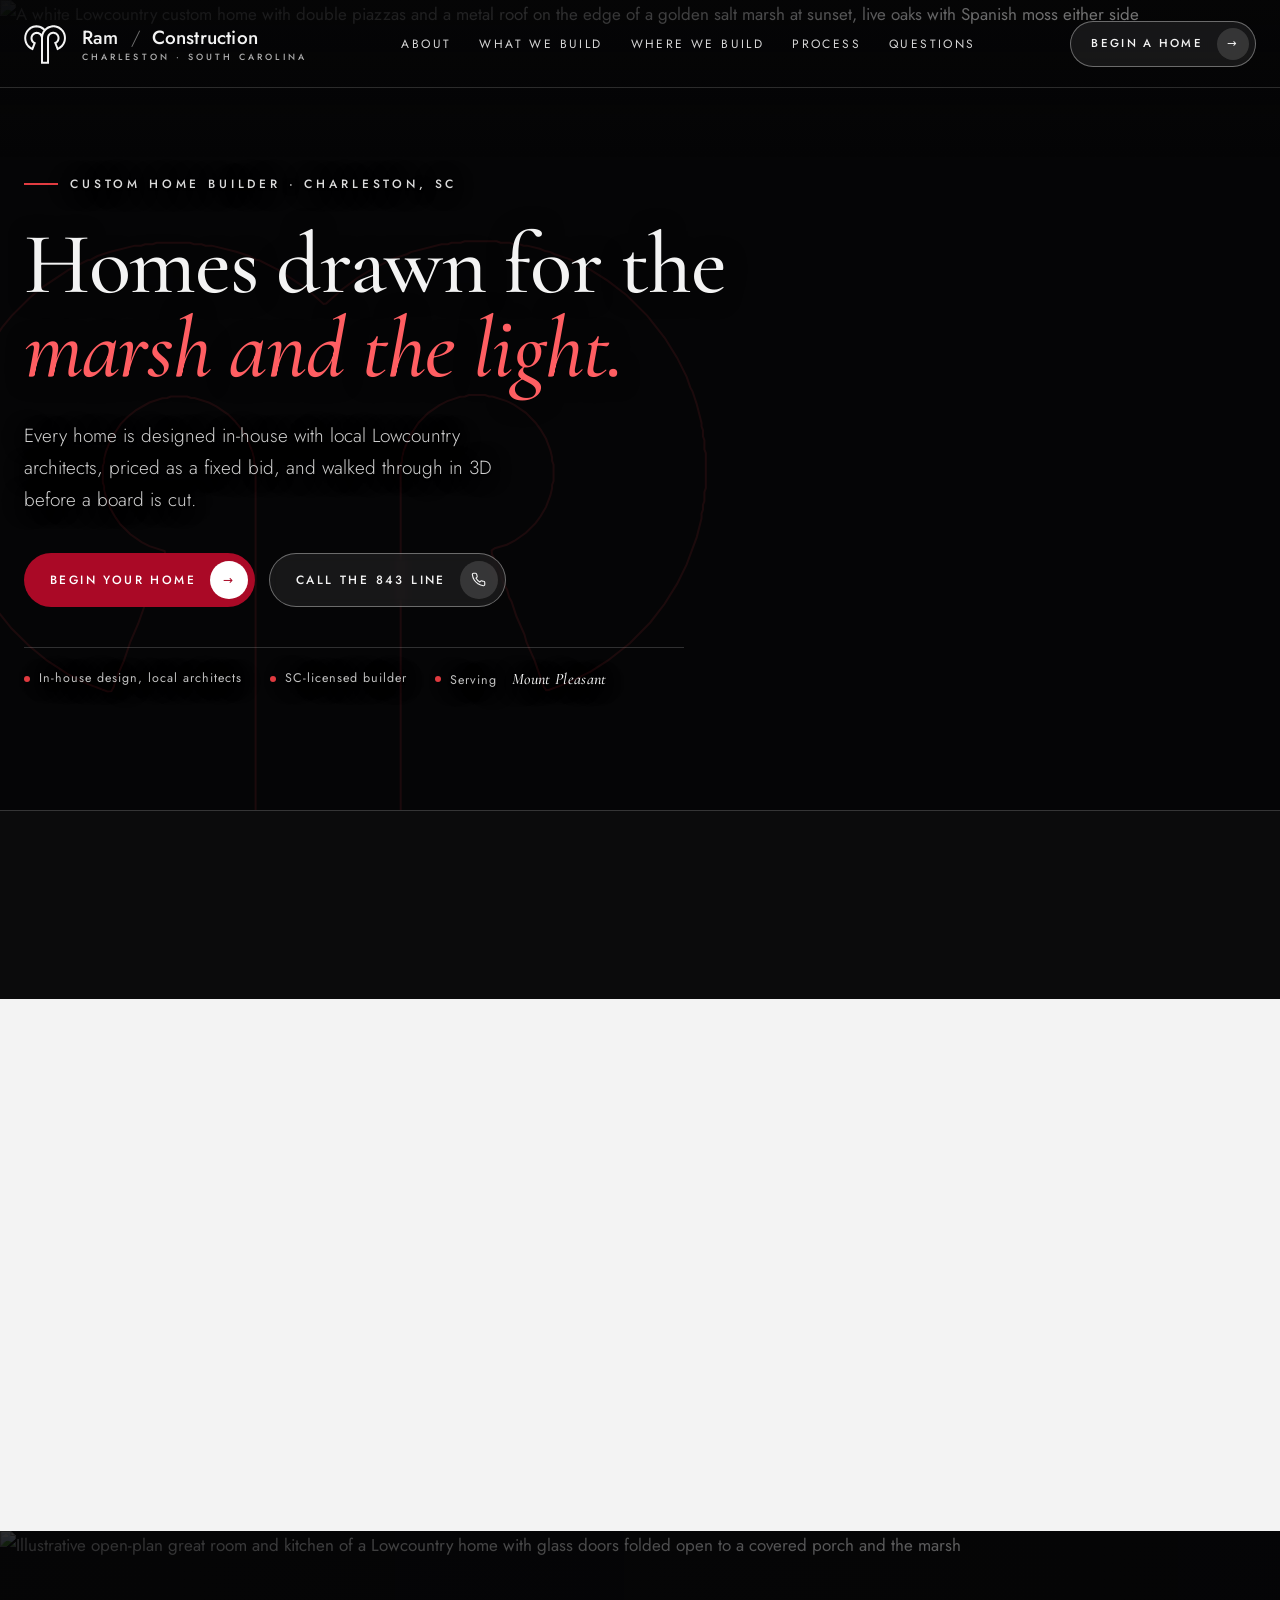
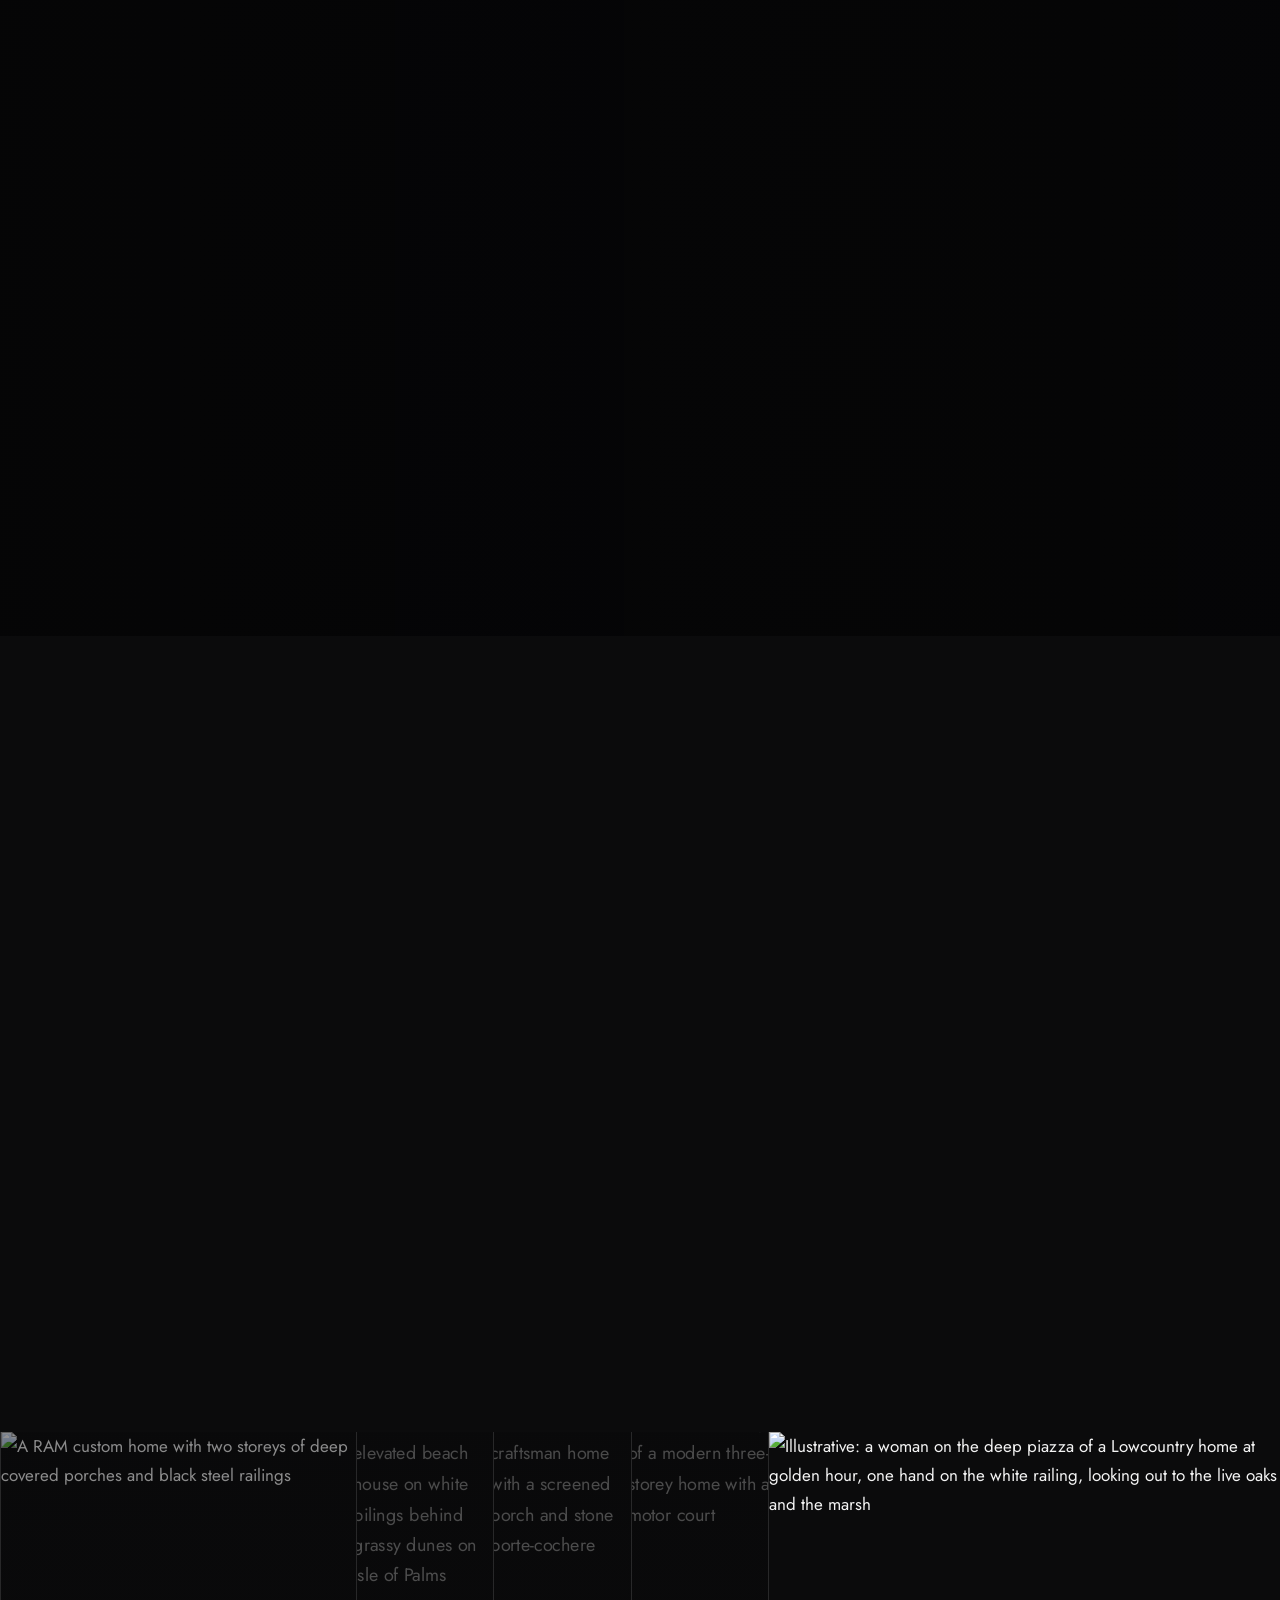
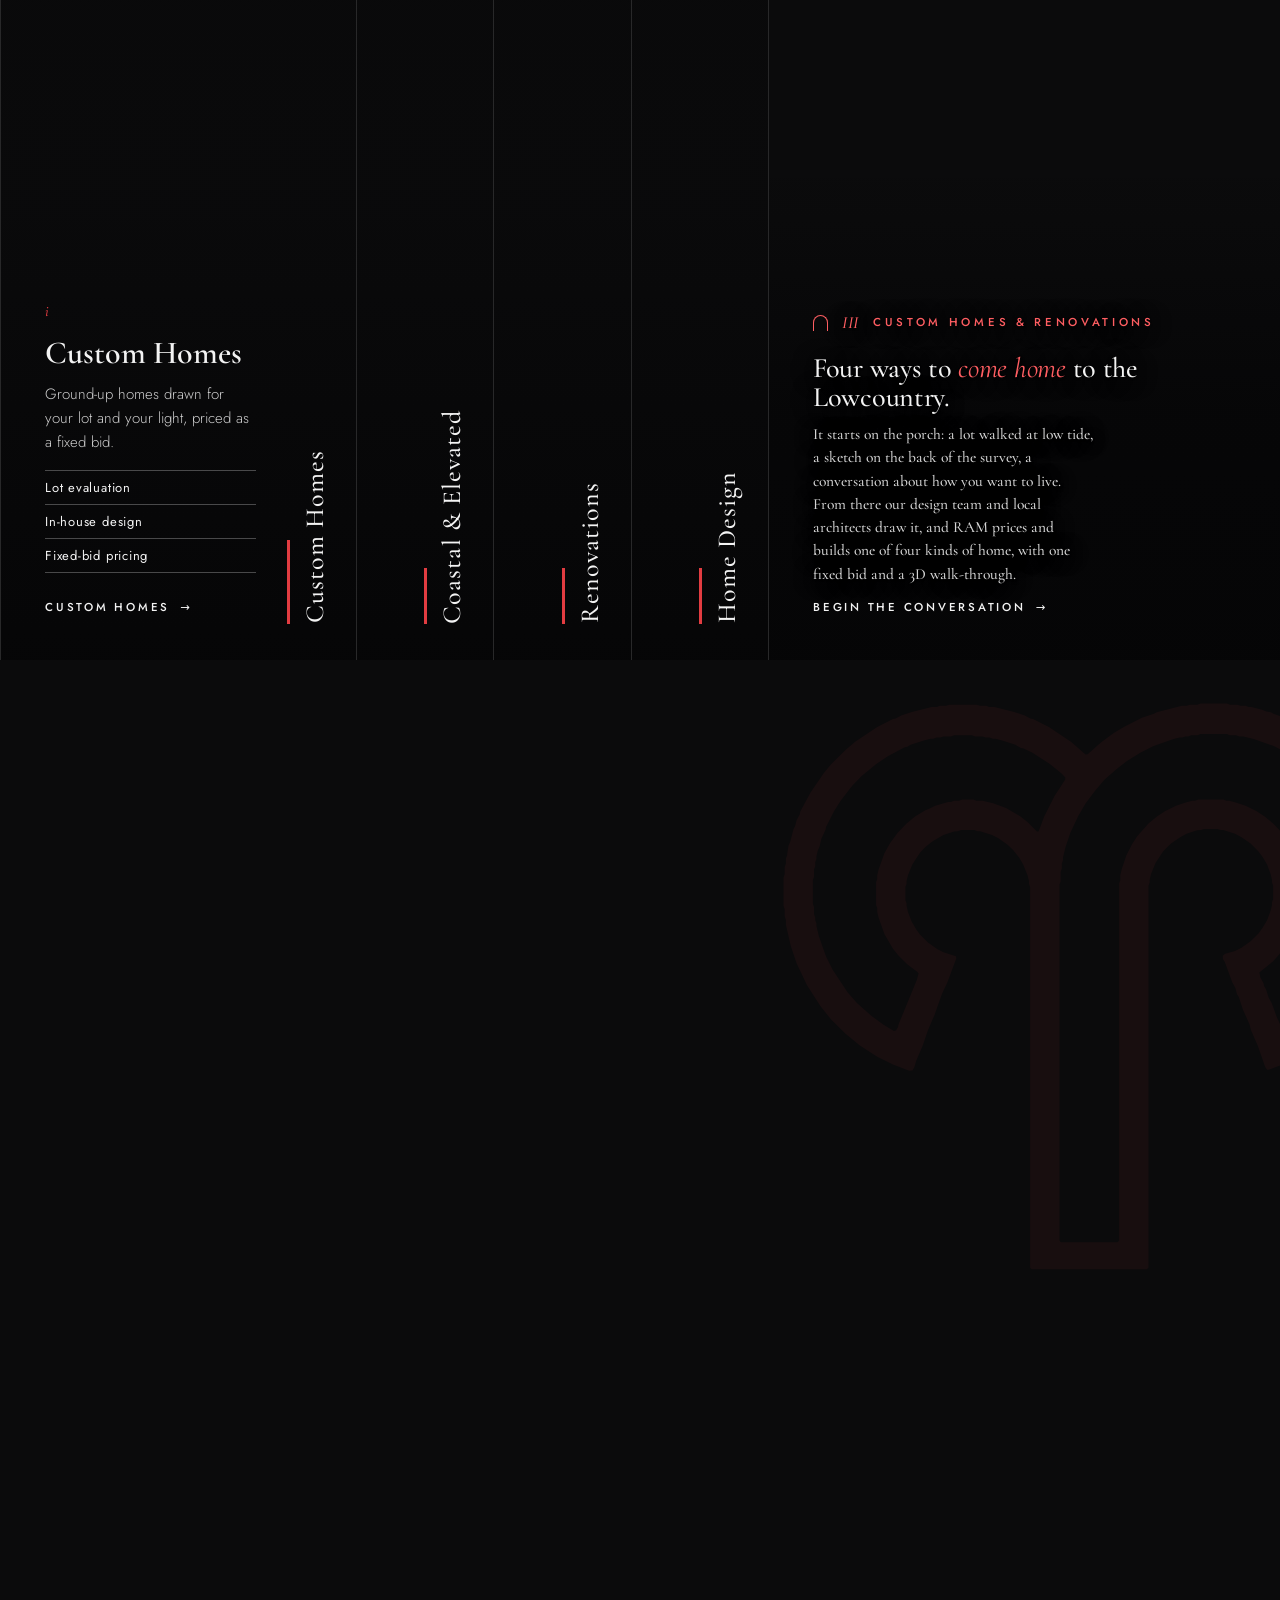
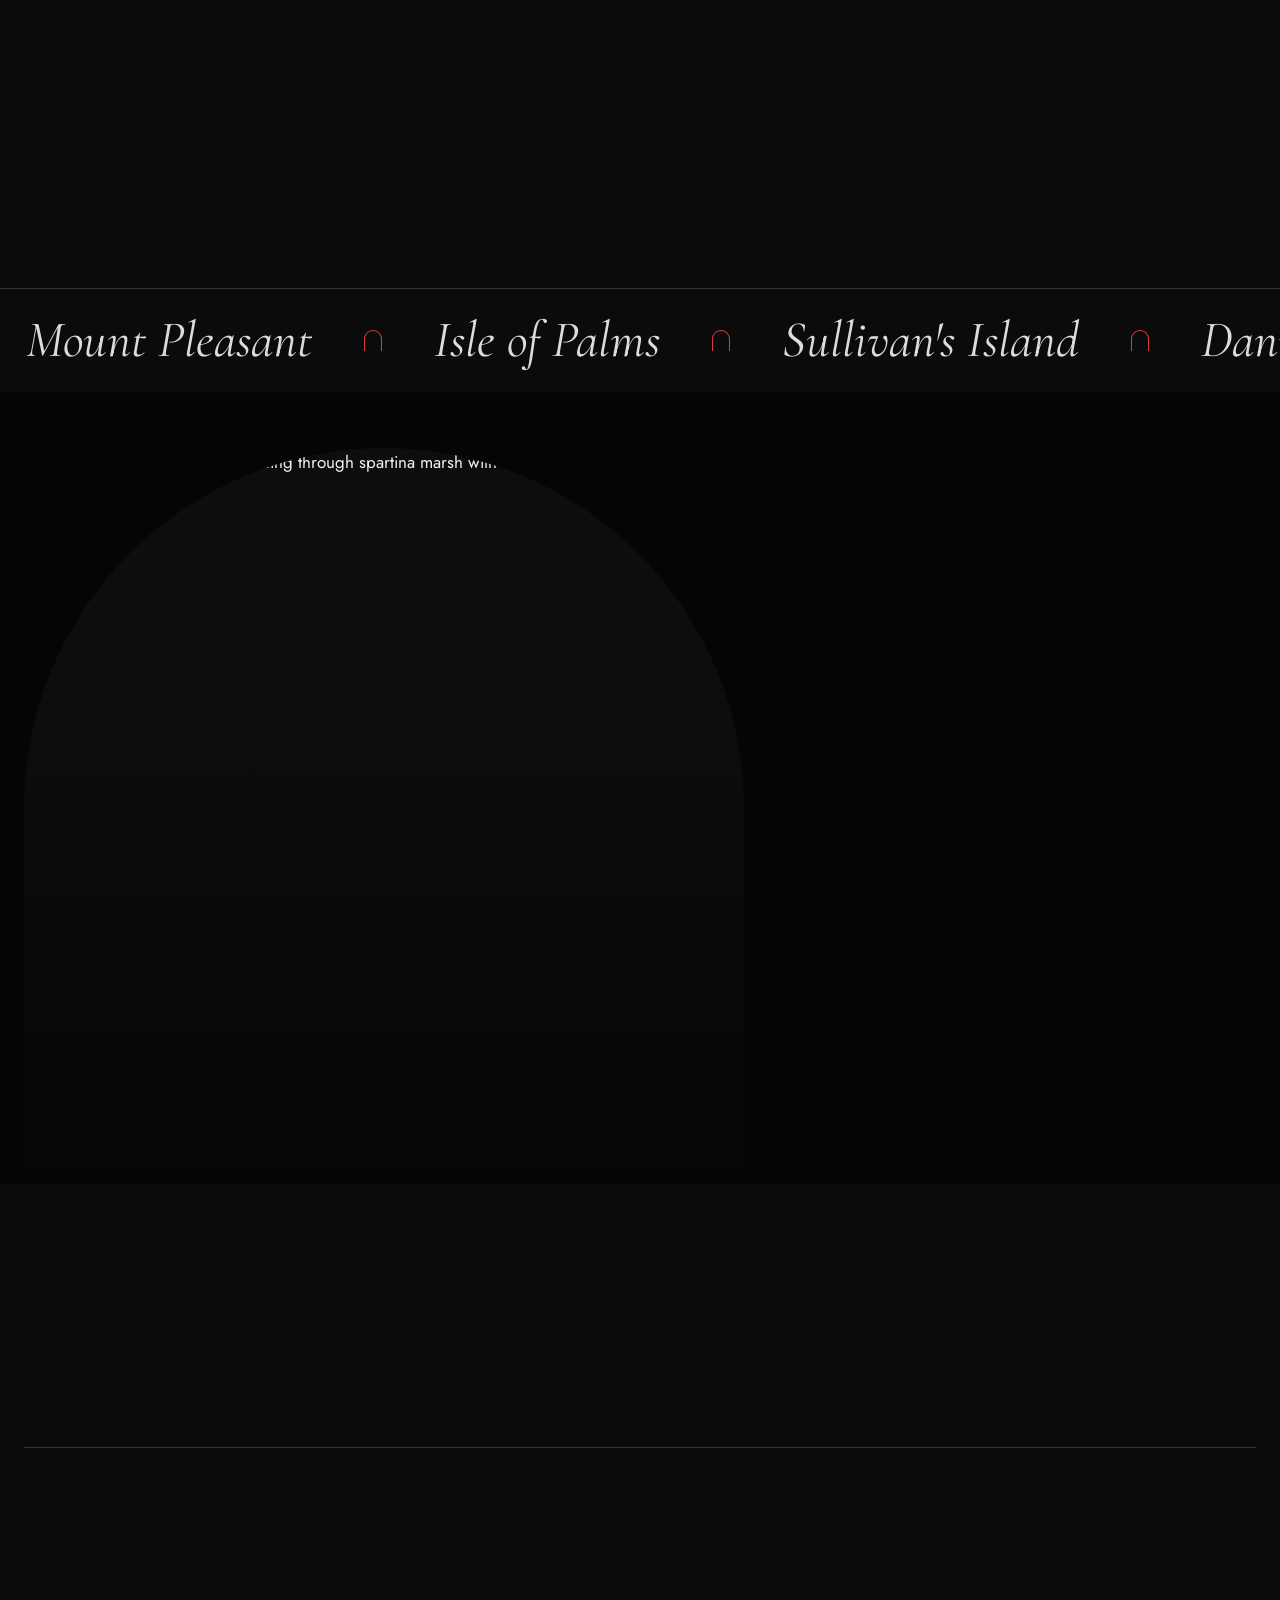
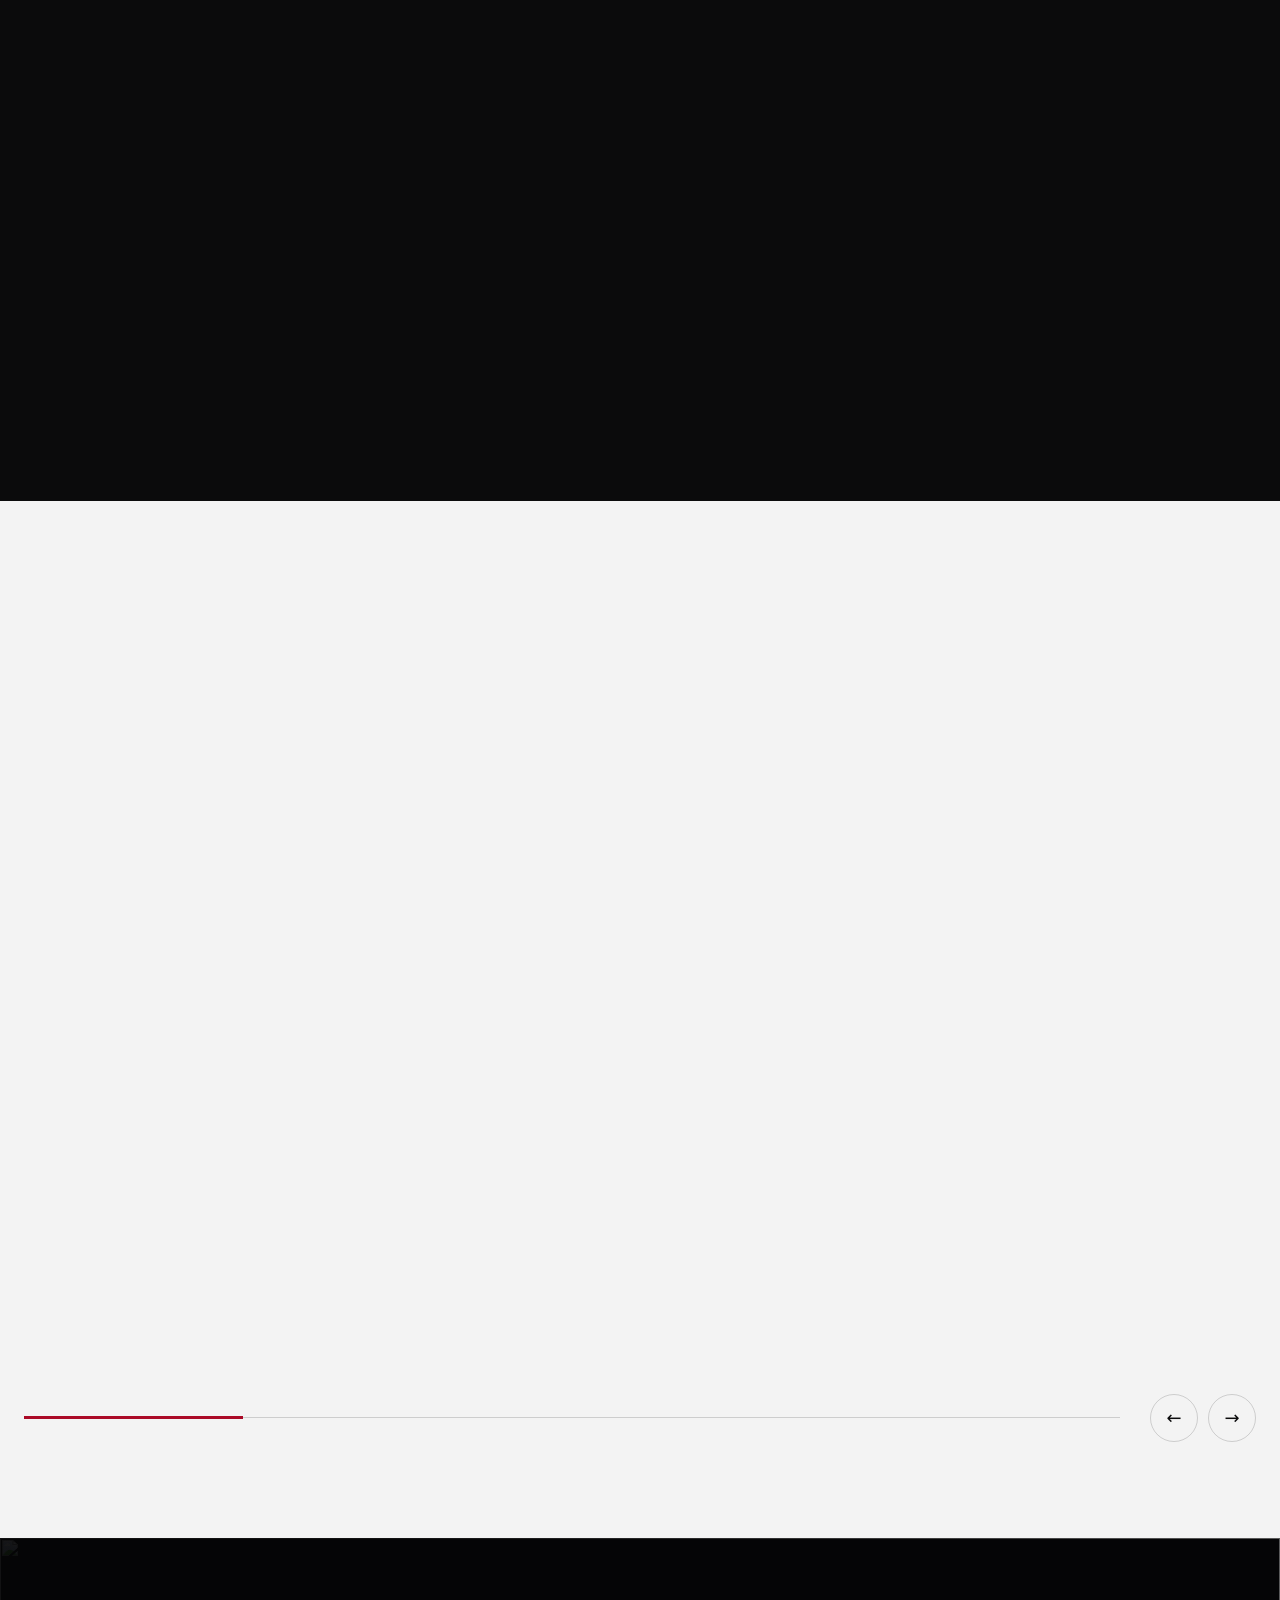
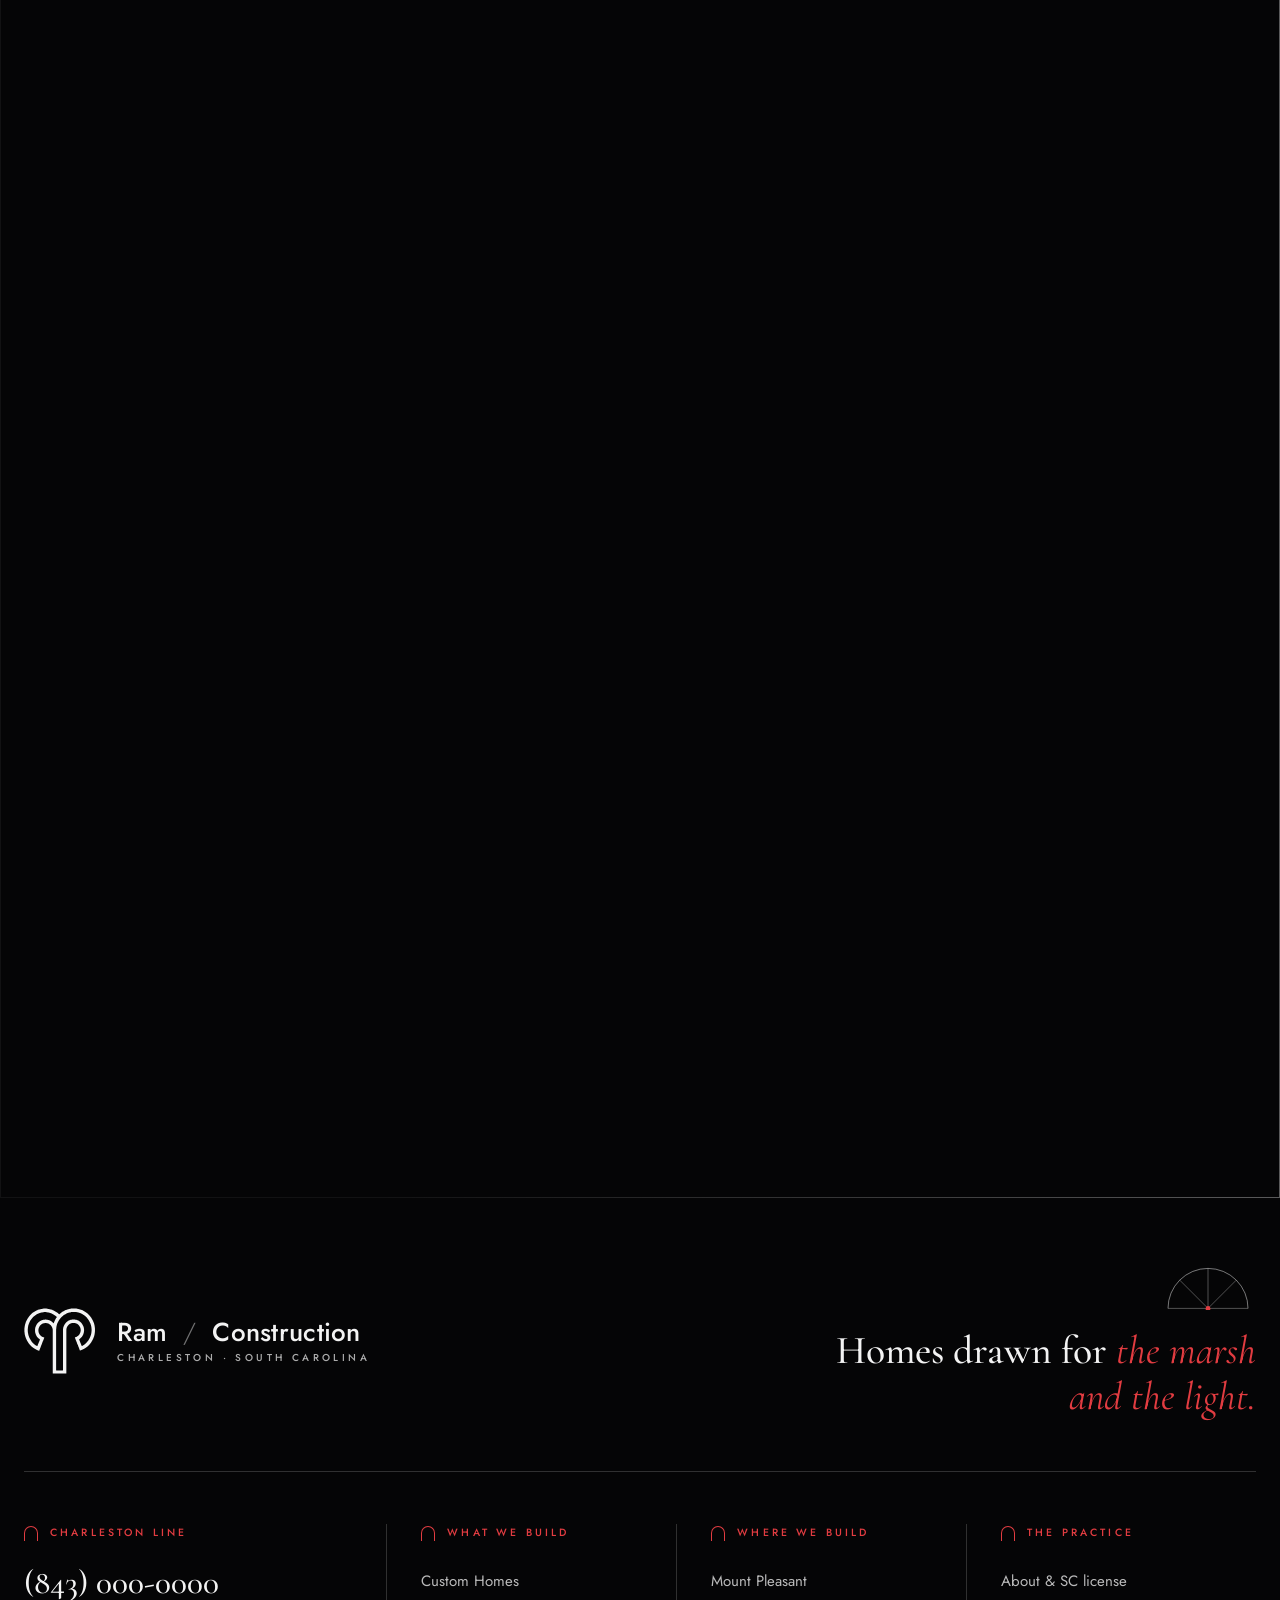
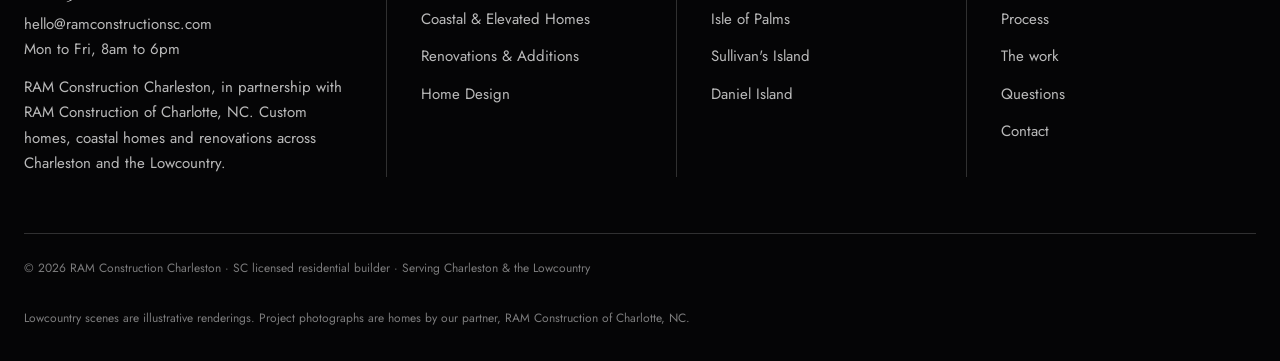
==== commit d5311033: "Partnership with RAM Charlotte; in-house design via local architects (no design-build) Co-Authored-B" ====
--- a/index.html
+++ b/index.html
@@ -4,7 +4,7 @@
 <meta charset="utf-8">
 <meta name="viewport" content="width=device-width, initial-scale=1">
 <title>Custom Home Builder in Charleston, SC | RAM Construction Charleston</title>
-<meta name="description" content="RAM Construction Charleston designs, prices and builds custom homes in-house for Mount Pleasant, Isle of Palms, Sullivan's Island and Daniel Island. Fixed bids and a 3D walk-through before we build.">
+<meta name="description" content="RAM Construction Charleston builds custom homes, designed in-house with local architects, for Mount Pleasant, Isle of Palms, Sullivan's Island and Daniel Island. Fixed bids and a 3D walk-through before we build.">
 <meta property="og:title" content="RAM Construction Charleston · Custom homes drawn for the Lowcountry">
 <meta property="og:image" content="img/w/hero-lowcountry-custom-home-marsh-golden-hour-2400.webp">
 <link rel="icon" href="img/brand/ram-logo--bw.svg">
@@ -71,14 +71,14 @@
       <em><span class="w" style="animation-delay:.6s">marsh</span> <span class="w" style="animation-delay:.7s">and</span> <span class="w" style="animation-delay:.8s">the</span> <span class="w" style="animation-delay:.9s">light.</span></em>
       </span>
     </h1>
-    <p class="lede rv is-in">RAM designs, prices and builds every home in-house, then lets you walk through it in 3D before a board is cut.</p>
+    <p class="lede rv is-in">Every home is designed in-house with local Lowcountry architects, priced as a fixed bid, and walked through in 3D before a board is cut.</p>
     <div class="hero-cta">
       <a class="btn btn-red" href="#door">Begin your home <span class="disc" aria-hidden="true">&rarr;</span></a>
       <a class="btn btn-glass" href="tel:+18430000000" aria-label="Call the 843 line"><span class="lbl">Call the 843 line</span> <span class="disc" aria-hidden="true"><svg width="15" height="15" viewBox="0 0 24 24" fill="none" stroke="currentColor" stroke-width="1.8"><path d="M22 16.9v3a2 2 0 0 1-2.2 2 19.8 19.8 0 0 1-8.6-3 19.5 19.5 0 0 1-6-6 19.8 19.8 0 0 1-3-8.7A2 2 0 0 1 4.1 2h3a2 2 0 0 1 2 1.7c.1 1 .4 2 .7 2.8a2 2 0 0 1-.5 2.1L8.1 9.9a16 16 0 0 0 6 6l1.3-1.3a2 2 0 0 1 2.1-.4c.9.3 1.9.5 2.8.7a2 2 0 0 1 1.7 2Z"/></svg></span></a>
     </div>
     <ul class="chips">
-      <li>Design-build since 2004</li>
-      <li>SC-licensed division</li>
+      <li>In-house design, local architects</li>
+      <li>SC-licensed builder</li>
       <li>Serving <span class="cyc" id="cyc"><b>Mount Pleasant</b></span></li>
     </ul>
   </div>
@@ -87,37 +87,37 @@
 <!-- ═════ the ledger, welded to the hero base ═════ -->
 <div class="ledger">
   <div class="wrap ledger-row">
-    <div class="ledger-item rv"><span class="mk">i</span><p class="lt">One firm, one drawing</p><p>Architects, designers and builders under one contract. Nothing lost between the plan and the site.</p></div>
+    <div class="ledger-item rv"><span class="mk">i</span><p class="lt">Designed in-house</p><p>Our design team draws with local Lowcountry architects who know each town's boards. Nothing lost between the plan and the site.</p></div>
     <div class="ledger-item rv d1"><span class="mk">ii</span><p class="lt">A fixed bid</p><p>Every allowance listed line by line, so you know the number before you sign.</p></div>
     <div class="ledger-item rv d2"><span class="mk">iii</span><p class="lt">Walk it before we build</p><p>An immersive 3D tour of every room and finish, so you review the design before it is built.</p></div>
   </div>
 </div>
 
-<!-- ═════ the chapter · twenty years, the piazza, the open room and the numbers, one composition ═════ -->
+<!-- ═════ the chapter · who we are, the piazza, the open room and the numbers, one composition ═════ -->
 <section class="chapter" id="about">
   <div class="chapter-top">
     <div class="wrap chapter-grid">
       <figure class="chapter-art rv"><div class="arch"><img src="img/w/charleston-piazza-evening-1200.webp" width="1200" height="1607" loading="lazy" alt="A deep Charleston piazza at dusk with white columns, rocking chairs and copper gas lanterns, live oaks and marsh beyond"></div></figure>
       <div class="chapter-copy rv d1">
-        <h2 class="hx"><span class="eyebrow"><i aria-hidden="true">I</i> About RAM Construction</span><span class="sr-only">. </span><span class="h2">Twenty years of RAM, <em>now on the coast.</em></span></h2>
-        <p class="lede">RAM Construction has designed and built custom homes in Charlotte since 2004. RAM Construction Charleston brings the same in-house architects, fixed bids and 3D walk-throughs to the Lowcountry, under its own South Carolina license.</p>
+        <h2 class="hx"><span class="eyebrow"><i aria-hidden="true">I</i> About RAM Construction</span><span class="sr-only">. </span><span class="h2">A Lowcountry builder, <em>designed in-house.</em></span></h2>
+        <p class="lede">RAM Construction Charleston is a South Carolina-licensed custom home builder. Design is in-house, drawn with local architects who know the coast; every home is priced as a fixed bid and toured in 3D before it is built. We work in partnership with RAM Construction of Charlotte.</p>
       </div>
     </div>
   </div>
   <div class="chapter-band on-dark" aria-label="Why build with RAM">
     <div class="band-img"><img src="img/w/open-plan-great-room-porch-doors-2400.webp" width="2400" height="1340" loading="lazy" alt="Illustrative open-plan great room and kitchen of a Lowcountry home with glass doors folded open to a covered porch and the marsh"></div>
     <div class="band-in">
-      <p class="band-pull rv"><span>Recognition</span>Awards for quality, innovation and design, and <em>multiple years on Charlotte's Dilworth Home Tour.</em></p>
+      <p class="band-pull rv"><span>In partnership</span>Working alongside RAM Construction of Charlotte, <em>a regular on the Dilworth Home Tour.</em></p>
       <div class="band-figs">
         <span class="eyebrow rv">Why build with RAM</span>
         <div class="figs">
-          <div class="fig rv"><b>2004</b><span>Design-build since</span><small>RAM began in Charlotte as one firm: architects, builders and designers.</small></div>
-          <div class="fig rv d1"><b>6,000<i>sq ft</i></b><span>The range of a RAM home</span><small>From 6,000 sq ft modern homes in SouthPark to Craftsman bungalows in Dilworth.</small></div>
-          <div class="fig rv d2"><b>1</b><span>Contract, drawing, budget</span><small>One team draws, prices and builds. Nothing is lost between them.</small></div>
+          <div class="fig rv"><b>3D</b><span>Walk-through first</span><small>Every room and finish toured before a board is cut.</small></div>
+          <div class="fig rv d1"><b>1<i>bid</i></b><span>Fixed, before you sign</span><small>Every allowance listed line by line, so you know the number first.</small></div>
+          <div class="fig rv d2"><b>1<i>PM</i></b><span>Project manager</span><small>From first sketch to the keys, with a site meeting every week.</small></div>
           <div class="fig rv d3"><b>4</b><span>Towns on the coast</span><small>Mount Pleasant, Isle of Palms, Sullivan's Island and Daniel Island.</small></div>
         </div>
       </div>
-      <div class="numbers-title rv d1"><p>Twenty years, <em>in numbers.</em></p></div>
+      <div class="numbers-title rv d1"><p>The practice, <em>in numbers.</em></p></div>
     </div>
   </div>
 </section>
@@ -151,14 +151,14 @@
         <img src="img/w/porch-portrait-woman-golden-hour-1200.webp" width="1200" height="1607" loading="lazy" alt="Illustrative: a woman on the deep piazza of a Lowcountry home at golden hour, one hand on the white railing, looking out to the live oaks and the marsh">
         <figcaption>
           <h2 class="hx"><span class="eyebrow"><i aria-hidden="true">III</i> Custom homes &amp; renovations</span><span class="sr-only">. </span><span class="h2">Four ways to <em>come home</em> to the Lowcountry.</span></h2>
-          <p>It starts on the porch: a lot walked at low tide, a sketch on the back of the survey, a conversation about how you want to live. From there RAM draws, prices and builds one of four kinds of home, with one team, one fixed bid and a 3D walk-through.</p>
+          <p>It starts on the porch: a lot walked at low tide, a sketch on the back of the survey, a conversation about how you want to live. From there our design team and local architects draw it, and RAM prices and builds one of four kinds of home, with one fixed bid and a 3D walk-through.</p>
           <a class="more" href="#door">Begin the conversation <span>&rarr;</span></a>
         </figcaption>
       </figure>
       <a class="svc-pane is-open" href="#door">
         <img src="img/w/ram-two-storey-porches-800.webp" width="800" height="569" loading="lazy" alt="A RAM custom home with two storeys of deep covered porches and black steel railings">
         <span class="svc-tag" aria-hidden="true"><b>Custom Homes</b></span>
-        <div class="svc-body"><span class="n">i</span><h3>Custom Homes</h3><p>Ground-up homes drawn for your lot and your light, priced as a fixed bid.</p><ul><li>Lot evaluation</li><li>In-house architecture</li><li>Fixed-bid pricing</li></ul><span class="more">Custom homes <span>&rarr;</span></span></div>
+        <div class="svc-body"><span class="n">i</span><h3>Custom Homes</h3><p>Ground-up homes drawn for your lot and your light, priced as a fixed bid.</p><ul><li>Lot evaluation</li><li>In-house design</li><li>Fixed-bid pricing</li></ul><span class="more">Custom homes <span>&rarr;</span></span></div>
       </a>
       <a class="svc-pane" href="#door">
         <img src="img/w/isle-of-palms-elevated-beach-house-700.webp" width="700" height="938" loading="lazy" alt="Illustrative elevated beach house on white pilings behind grassy dunes on Isle of Palms">
@@ -171,9 +171,9 @@
         <div class="svc-body"><span class="n">iii</span><h3>Renovations</h3><p>The right lot and the wrong layout: remodels and additions that keep what you love.</p><ul><li>Whole-home remodels</li><li>Additions</li><li>Historic review</li></ul><span class="more">Renovations <span>&rarr;</span></span></div>
       </a>
       <a class="svc-pane" href="#door">
-        <img src="img/w/ram-3d-rendering-modern-800.webp" width="800" height="600" loading="lazy" alt="A RAM 3D rendering of a modern three-storey home with a motor court">
-        <span class="svc-tag" aria-hidden="true"><b>Design-Build</b></span>
-        <div class="svc-body"><span class="n">iv</span><h3>Design-Build</h3><p>One firm, one contract, one drawing and one budget, from the first sketch to the keys.</p><ul><li>One contract</li><li>One accountable team</li><li>3D walk-through</li></ul><span class="more">Design-build <span>&rarr;</span></span></div>
+        <img src="img/w/ram-3d-rendering-modern-800.webp" width="800" height="600" loading="lazy" alt="A 3D rendering of a modern three-storey home with a motor court">
+        <span class="svc-tag" aria-hidden="true"><b>Home Design</b></span>
+        <div class="svc-body"><span class="n">iv</span><h3>Home Design</h3><p>Design in-house, drawn with local architects who know each town's boards, and priced by the team that builds it.</p><ul><li>Local architects</li><li>Review-board drawings</li><li>3D walk-through</li></ul><span class="more">Home design <span>&rarr;</span></span></div>
       </a>
     </div>
 </section>
@@ -194,7 +194,7 @@
     </div>
   </div>
   <div class="wrap creds-row rv" aria-label="Credentials">
-    <p>Built to <em>RAM's standard,</em> backed by the same marks as Charlotte.</p>
+    <p>The marks our partner, <em>RAM Construction of Charlotte,</em> builds under.</p>
     <ul class="plates">
       <li><img src="img/cred/bbb.png" alt="BBB Accredited Business" loading="lazy" width="120" height="120"></li>
       <li><img src="img/cred/nahb.png" alt="Member, National Association of Home Builders" loading="lazy" width="120" height="120"></li>
@@ -273,14 +273,14 @@
 <section class="process on-dark" id="process">
   <div class="wrap">
     <div class="sec-head">
-      <h2 class="hx rv"><span class="eyebrow"><i aria-hidden="true">VI</i> Our design-build process</span><span class="sr-only">. </span><span class="h2">From the lot <em>to the keys.</em></span></h2>
+      <h2 class="hx rv"><span class="eyebrow"><i aria-hidden="true">VI</i> Our building process</span><span class="sr-only">. </span><span class="h2">From the lot <em>to the keys.</em></span></h2>
       <p class="lede rv d1">One project manager from first sketch to final walk-through, with a site meeting every week and a written recap after each one.</p>
     </div>
     <div class="steps">
-      <div class="stepc rv"><span class="num">i</span><h3>Design</h3><p>We read the lot, then draw the plans, elevations and materials with you over the table.</p><figure><img src="img/w/ram-3d-rendering-modern-800.webp" width="800" height="600" loading="lazy" alt="RAM 3D design rendering of a modern home"><figcaption>The drawing · RAM rendering</figcaption></figure></div>
-      <div class="stepc rv d1"><span class="num">ii</span><h3>Fixed bid</h3><p>The same team prices the drawing. Allowances are listed line by line before you sign.</p><figure><img src="img/w/ram-kitchen-island-lanterns-800.webp" width="800" height="567" loading="lazy" alt="RAM kitchen with a marble island and iron lanterns"><figcaption>The allowances · RAM home, Charlotte</figcaption></figure></div>
-      <div class="stepc rv d2"><span class="num">iii</span><h3>Walk-through</h3><p>Tour every room in immersive 3D, down to fixtures and finishes, before construction.</p><figure><img src="img/w/ram-coffered-living-room-800.webp" width="800" height="534" loading="lazy" alt="Finished RAM living room with a coffered ceiling and fireplace"><figcaption>The room you toured · RAM home, Charlotte</figcaption></figure></div>
-      <div class="stepc rv d3"><span class="num">iv</span><h3>Build</h3><p>A dedicated RAM team builds the home you approved, with weekly site walk-throughs.</p><figure><img src="img/w/ram-stone-fireplace-pavilion-800.webp" width="800" height="533" loading="lazy" alt="Stone fireplace in a RAM outdoor pavilion with a wood ceiling"><figcaption>Delivered · RAM home, Charlotte</figcaption></figure></div>
+      <div class="stepc rv"><span class="num">i</span><h3>Design</h3><p>We read the lot, then our design team and local architects draw the plans, elevations and materials with you over the table.</p><figure><img src="img/w/ram-3d-rendering-modern-800.webp" width="800" height="600" loading="lazy" alt="RAM 3D design rendering of a modern home"><figcaption>The drawing · 3D rendering</figcaption></figure></div>
+      <div class="stepc rv d1"><span class="num">ii</span><h3>Fixed bid</h3><p>The team that will build it prices the drawing. Allowances are listed line by line before you sign.</p><figure><img src="img/w/ram-kitchen-island-lanterns-800.webp" width="800" height="567" loading="lazy" alt="RAM kitchen with a marble island and iron lanterns"><figcaption>The allowances · partner home, Charlotte</figcaption></figure></div>
+      <div class="stepc rv d2"><span class="num">iii</span><h3>Walk-through</h3><p>Tour every room in immersive 3D, down to fixtures and finishes, before construction.</p><figure><img src="img/w/ram-coffered-living-room-800.webp" width="800" height="534" loading="lazy" alt="Finished RAM living room with a coffered ceiling and fireplace"><figcaption>A finished room · partner home, Charlotte</figcaption></figure></div>
+      <div class="stepc rv d3"><span class="num">iv</span><h3>Build</h3><p>A dedicated RAM Charleston team builds the home you approved, with weekly site walk-throughs.</p><figure><img src="img/w/ram-stone-fireplace-pavilion-800.webp" width="800" height="533" loading="lazy" alt="Stone fireplace in a RAM outdoor pavilion with a wood ceiling"><figcaption>Delivered · partner home, Charlotte</figcaption></figure></div>
     </div>
   </div>
 </section>
@@ -289,11 +289,11 @@
 <section class="work" id="work">
   <div class="wrap">
     <div class="sec-head">
-      <h2 class="hx rv"><span class="eyebrow"><i aria-hidden="true">VII</i> RAM homes in Charlotte</span><span class="sr-only">. </span><span class="h2">Brass, marble, stone <em>and a long porch.</em></span></h2>
-      <p class="lede rv d1">Every photograph here is a finished RAM home in Charlotte, NC. Charleston's own will join them as each home is completed.</p>
+      <h2 class="hx rv"><span class="eyebrow"><i aria-hidden="true">VII</i> Our partner's homes · Charlotte</span><span class="sr-only">. </span><span class="h2">Brass, marble, stone <em>and a long porch.</em></span></h2>
+      <p class="lede rv d1">Every photograph here is a finished home by our partner, RAM Construction of Charlotte, NC. Charleston's own will join them as each home is completed.</p>
     </div>
     <div class="slider">
-      <div class="track" id="track" tabindex="0" aria-label="RAM homes, up close. Scroll sideways.">
+      <div class="track" id="track" tabindex="0" aria-label="Homes by RAM Construction of Charlotte, up close. Scroll sideways.">
         <figure class="slide s-arch rv"><img src="img/w/ram-range-brass-kitchen-1600.webp" width="1600" height="1002" loading="lazy" alt="Black and brass range beneath a white tile wall in a RAM kitchen"><figcaption><b>The range wall</b>Kitchen · Charlotte, NC</figcaption></figure>
         <figure class="slide s-m rv d1"><img src="img/w/ram-brass-tub-filler-800.webp" width="800" height="534" loading="lazy" alt="Brass floor-mounted tub filler beside plantation shutters"><figcaption><b>A brass tub filler</b>Primary bath · Charlotte</figcaption></figure>
         <figure class="slide s-t rv d2"><img src="img/w/ram-pool-courtyard-800.webp" width="640" height="960" loading="lazy" alt="Pool and spa behind a RAM home with a screened porch"><figcaption><b>Pool court</b>Charlotte</figcaption></figure>
@@ -322,9 +322,9 @@
         <details open><summary>Do I need to own a lot first?</summary><div class="ans">No. We can evaluate lots you're considering and tell you what each one allows, including its flood zone and review rules, before you buy.</div></details>
         <details><summary>How is the price set?</summary><div class="ans">After design, we issue a fixed bid with allowances listed line by line, so you know the number before you sign.</div></details>
         <details><summary>How do I know which flood zone my lot is in?</summary><div class="ans">We check your lot against the current flood maps during lot evaluation and explain what that zone means for the foundation and design.</div></details>
-        <details><summary>Can you build from my architect's plans?</summary><div class="ans">Yes. We review third-party plans for constructability and coastal requirements before we bid. Most clients use our in-house designers because design and pricing stay in one team.</div></details>
+        <details><summary>Can you build from my architect's plans?</summary><div class="ans">Yes. We review third-party plans for constructability and coastal requirements before we bid. Most clients use our in-house design team and its local architects, because design and pricing stay together.</div></details>
         <details><summary>Renovate or rebuild?</summary><div class="ans">It depends on the structure, the flood elevation and what you want the home to become. We assess the house and give you an honest answer on both paths.</div></details>
-        <details><summary>How is RAM Charleston related to RAM in Charlotte?</summary><div class="ans">RAM Construction Charleston is a division of RAM Construction, the Charlotte design-build firm founded in 2004, with its own South Carolina license. Same team approach, same standards.</div></details>
+        <details><summary>How is RAM Charleston related to RAM in Charlotte?</summary><div class="ans">We are partners, not one company. RAM Construction Charleston holds its own South Carolina license and builds with its own Lowcountry team. RAM Construction in Charlotte, building there since 2004, shares the approach: a fixed bid and a 3D walk-through before construction.</div></details>
       </div>
         <a class="more" href="faq.html">More questions <span>&rarr;</span></a>
       </div>
@@ -356,7 +356,7 @@
       </a>
       <div class="ftr-line">
         <svg class="fan" viewBox="0 0 120 60" aria-hidden="true"><g><line x1="60" y1="58" x2="60" y2="8"/><line x1="60" y1="58" x2="95.4" y2="22.6"/><line x1="60" y1="58" x2="110" y2="58"/><line x1="60" y1="58" x2="24.6" y2="22.6"/><line x1="60" y1="58" x2="10" y2="58"/></g><path d="M10 58a50 50 0 0 1 100 0" fill="none" stroke="rgba(243,243,243,.5)" stroke-width="1.2"/><circle cx="60" cy="58" r="3" fill="#E23C41"/></svg>
-        <p>The Charleston chapter of a <em>twenty-year practice.</em></p>
+        <p>Homes drawn for <em>the marsh and the light.</em></p>
       </div>
     </div>
     <div class="ftr-cols">
@@ -364,19 +364,19 @@
         <h4>Charleston line</h4>
         <a class="ftr-tel" href="tel:+18430000000">(843) 000-0000</a>
         <p><a href="mailto:hello@ramconstructionsc.com">hello@ramconstructionsc.com</a><br>Mon to Fri, 8am to 6pm</p>
-        <p>RAM Construction Charleston, a division of <a href="https://www.ramconstructioninc.com" style="text-decoration:underline">RAM Construction, Charlotte NC</a>. Custom homes, coastal homes and renovations across Charleston and the Lowcountry.</p>
-      </div>
-      <div class="ftr-col"><h4>What we build</h4><ul><li><a href="#services">Custom Homes</a></li><li><a href="#services">Coastal &amp; Elevated Homes</a></li><li><a href="#services">Renovations &amp; Additions</a></li><li><a href="#services">Design-Build</a></li></ul></div>
+        <p>RAM Construction Charleston, in partnership with RAM Construction of Charlotte, NC. Custom homes, coastal homes and renovations across Charleston and the Lowcountry.</p>
+      </div>
+      <div class="ftr-col"><h4>What we build</h4><ul><li><a href="#services">Custom Homes</a></li><li><a href="#services">Coastal &amp; Elevated Homes</a></li><li><a href="#services">Renovations &amp; Additions</a></li><li><a href="#services">Home Design</a></li></ul></div>
       <div class="ftr-col"><h4>Where we build</h4><ul><li><a href="mount-pleasant.html">Mount Pleasant</a></li><li><a href="isle-of-palms.html">Isle of Palms</a></li><li><a href="sullivans-island.html">Sullivan's Island</a></li><li><a href="daniel-island.html">Daniel Island</a></li></ul></div>
       <div class="ftr-col"><h4>The practice</h4><ul><li><a href="about.html">About &amp; SC license</a></li><li><a href="#process">Process</a></li><li><a href="#work">The work</a></li><li><a href="faq.html">Questions</a></li><li><a href="contact.html">Contact</a></li></ul></div>
     </div>
-    <div class="ftr-base"><span>© 2026 RAM Construction Charleston · SC licensed residential builder · Serving Charleston &amp; the Lowcountry</span><span>Lowcountry scenes are illustrative renderings. Project photographs are RAM homes in Charlotte, NC.</span></div>
+    <div class="ftr-base"><span>© 2026 RAM Construction Charleston · SC licensed residential builder · Serving Charleston &amp; the Lowcountry</span><span>Lowcountry scenes are illustrative renderings. Project photographs are homes by our partner, RAM Construction of Charlotte, NC.</span></div>
   </div>
 </footer>
 
 
 <script type="application/ld+json">
-{"@context":"https://schema.org","@type":"GeneralContractor","name":"RAM Construction Charleston","description":"Custom home builder and design-build firm serving Charleston and the Lowcountry, SC.","parentOrganization":{"@type":"Organization","name":"RAM Construction","url":"https://www.ramconstructioninc.com","foundingDate":"2004"},"areaServed":[{"@type":"City","name":"Mount Pleasant, SC"},{"@type":"City","name":"Isle of Palms, SC"},{"@type":"City","name":"Sullivan's Island, SC"},{"@type":"Place","name":"Daniel Island, SC"},{"@type":"City","name":"Charleston, SC"}],"knowsAbout":["Custom homes","Coastal and elevated homes","Renovations and additions","Design-build"]}
+{"@context":"https://schema.org","@type":"GeneralContractor","name":"RAM Construction Charleston","description":"Custom home builder with in-house design through local architects, serving Charleston and the Lowcountry, SC.","areaServed":[{"@type":"City","name":"Mount Pleasant, SC"},{"@type":"City","name":"Isle of Palms, SC"},{"@type":"City","name":"Sullivan's Island, SC"},{"@type":"Place","name":"Daniel Island, SC"},{"@type":"City","name":"Charleston, SC"}],"knowsAbout":["Custom homes","Coastal and elevated homes","Renovations and additions","Custom home design"]}
 </script>
 <script src="js/site.js"></script>
 </body>
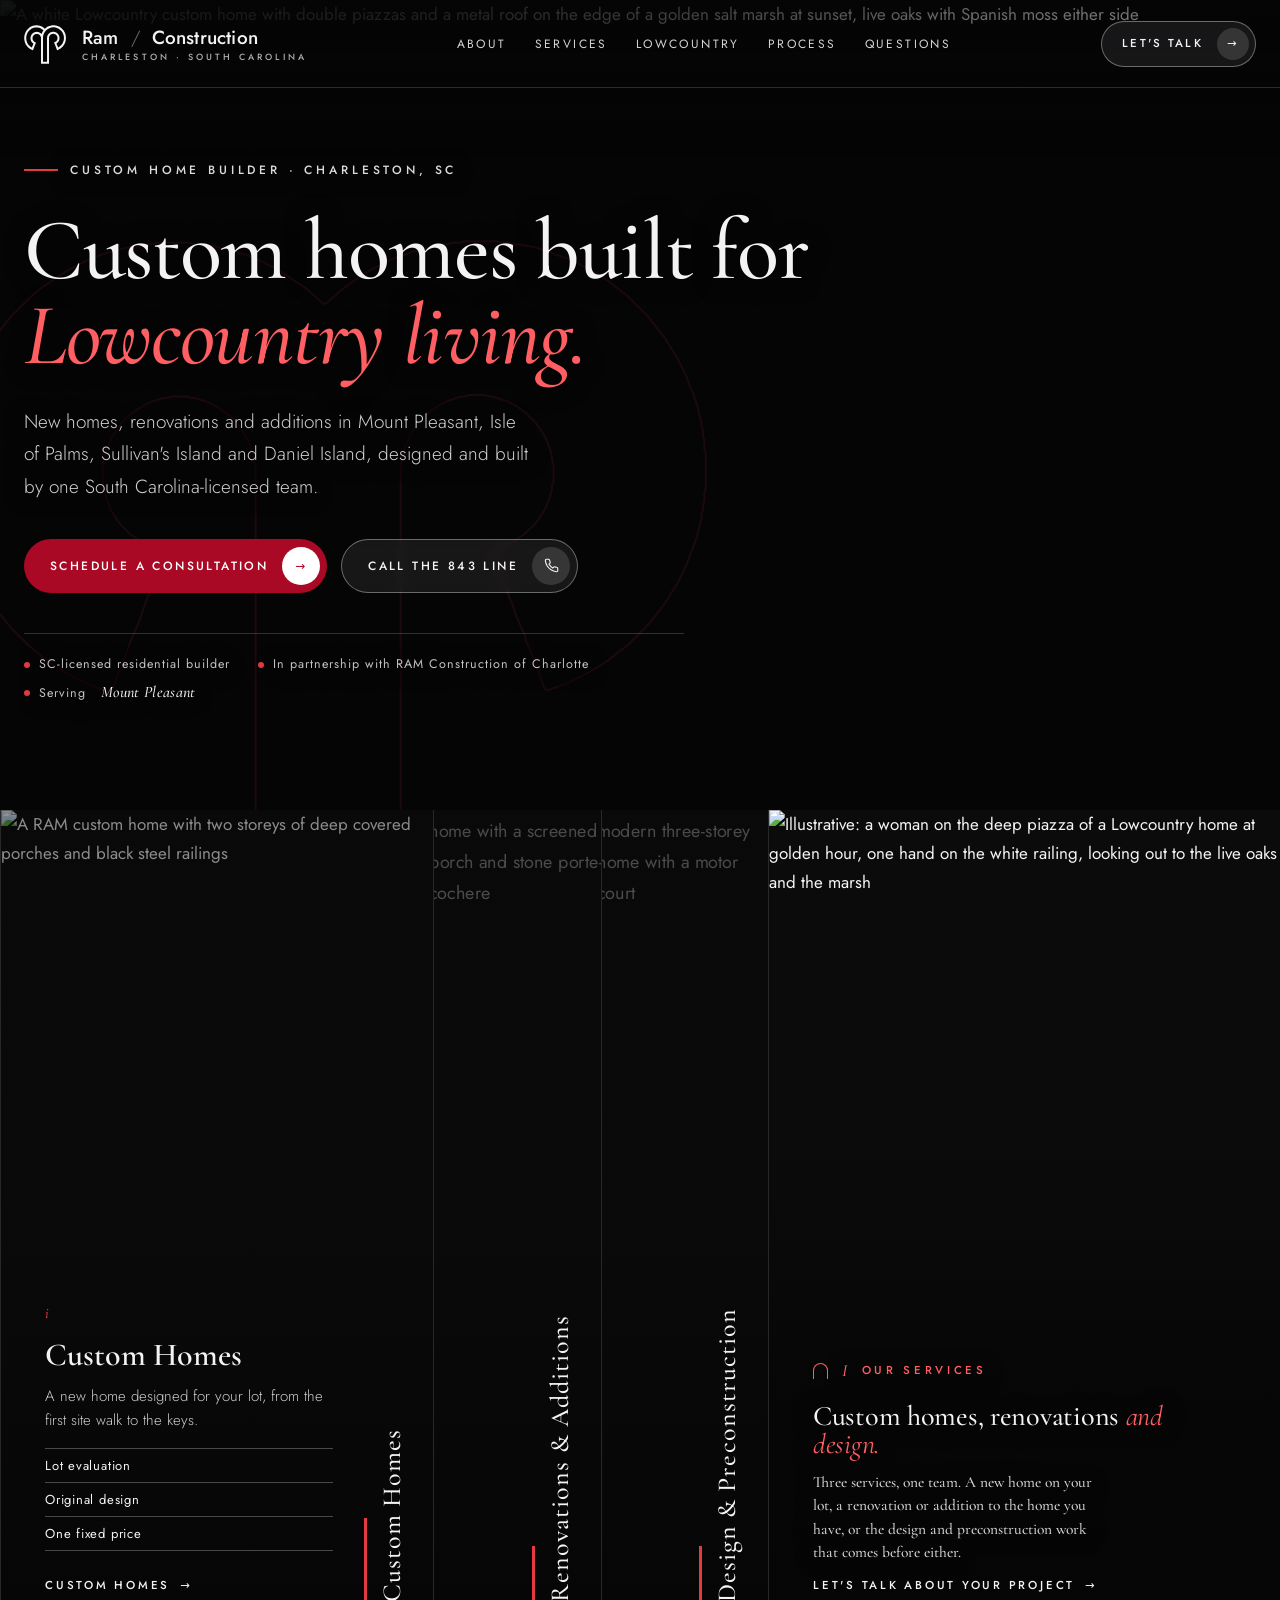
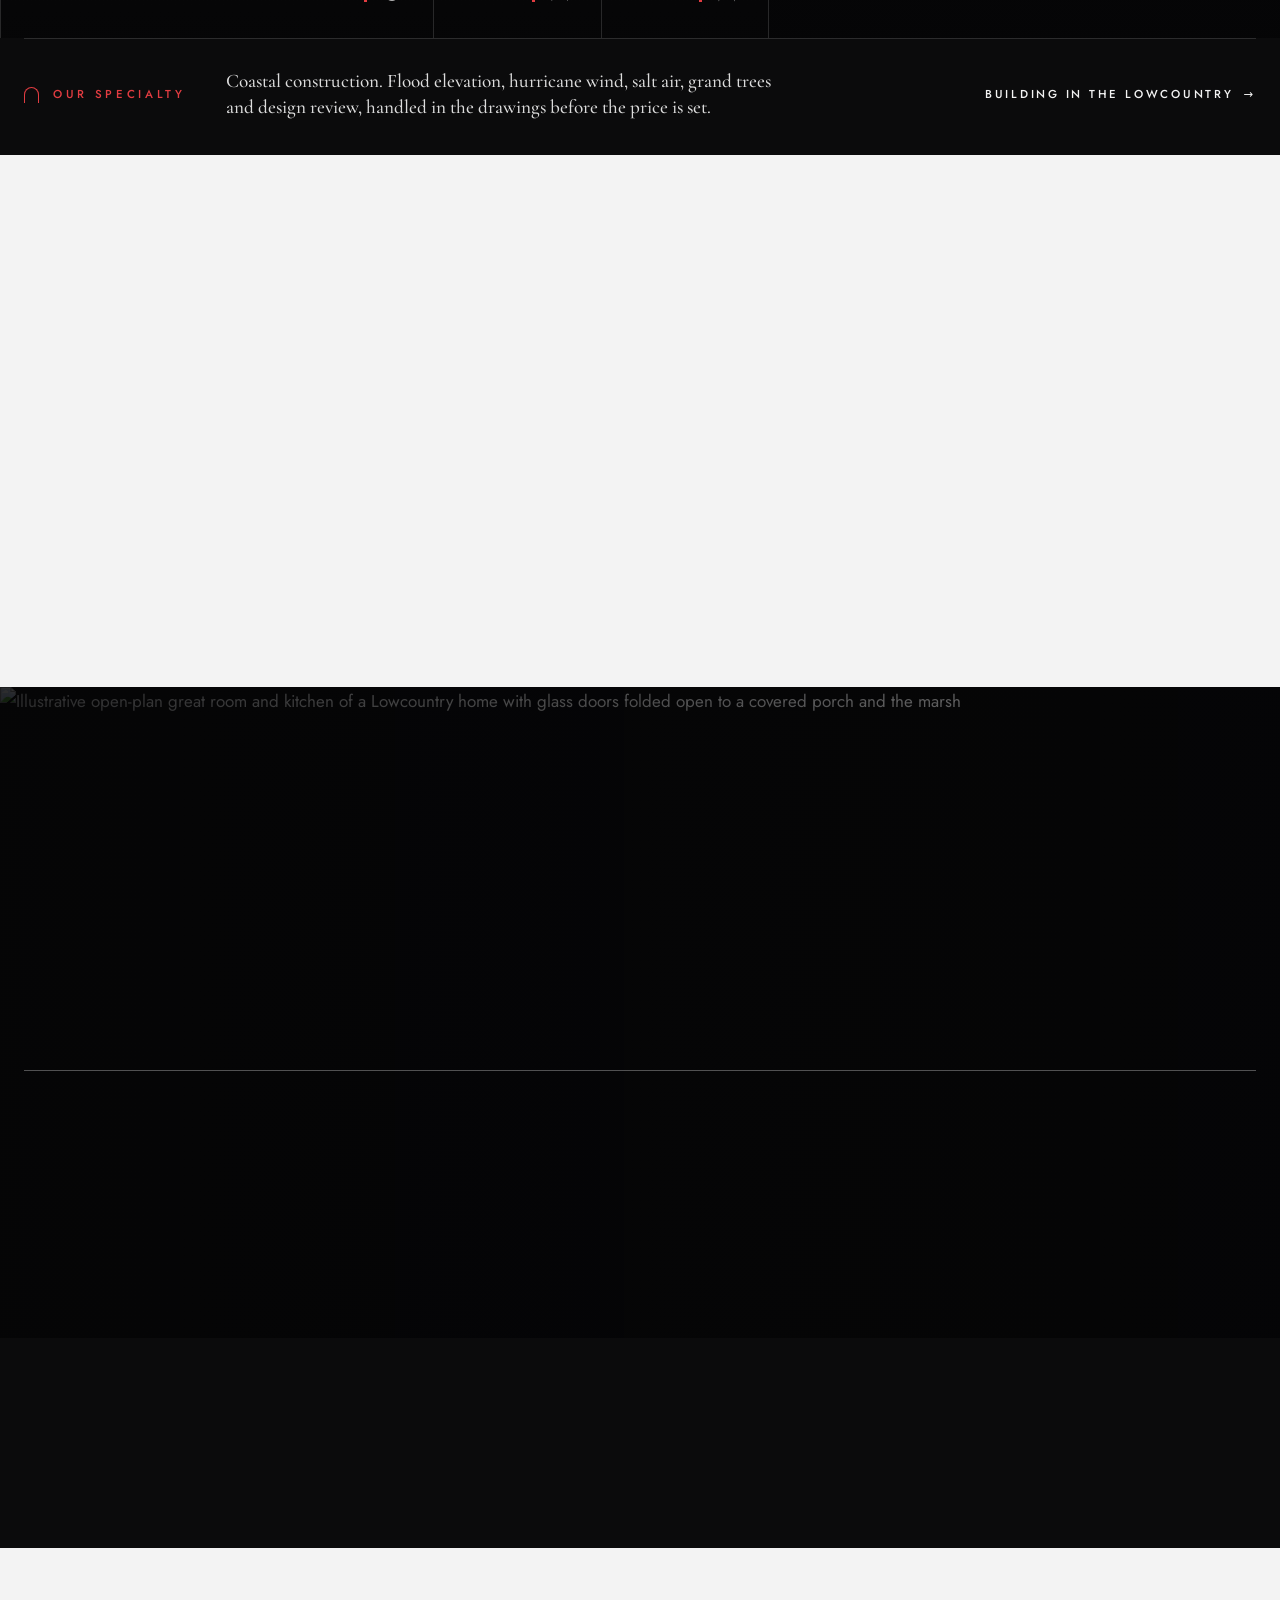
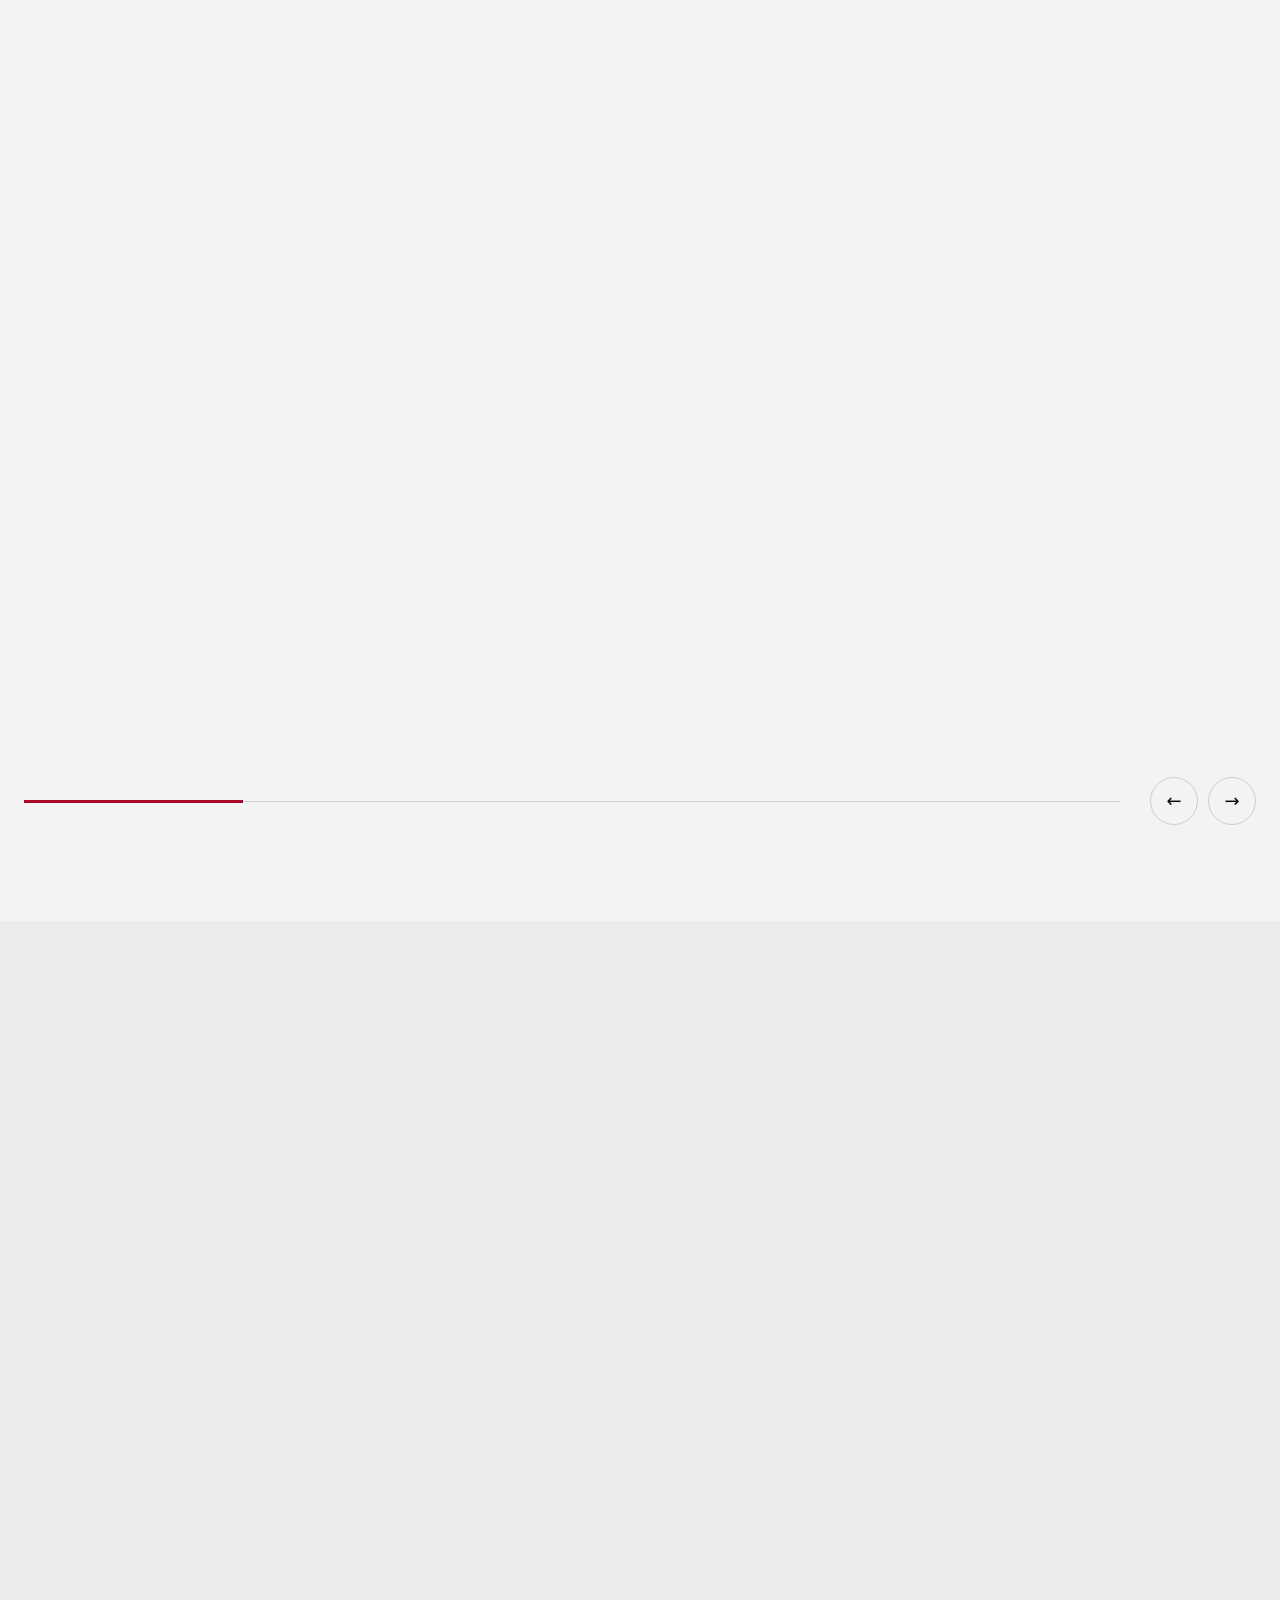
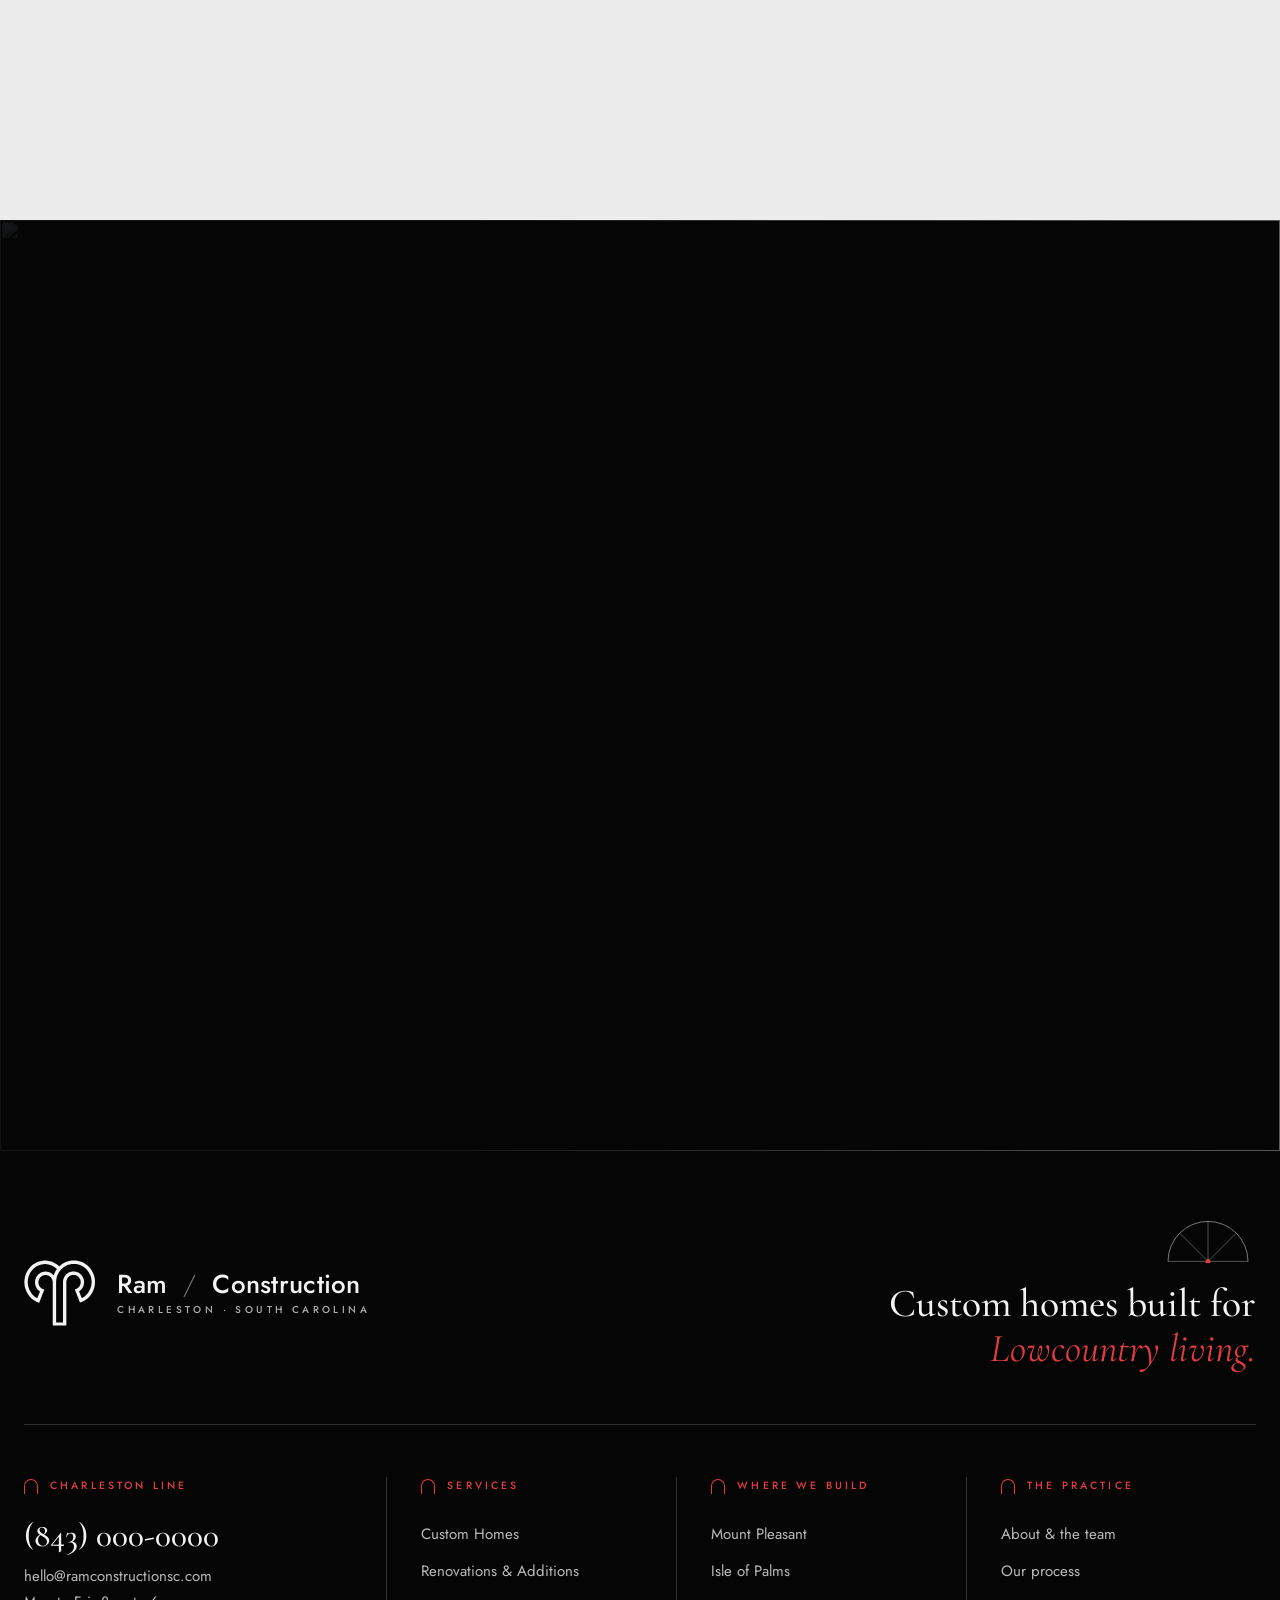
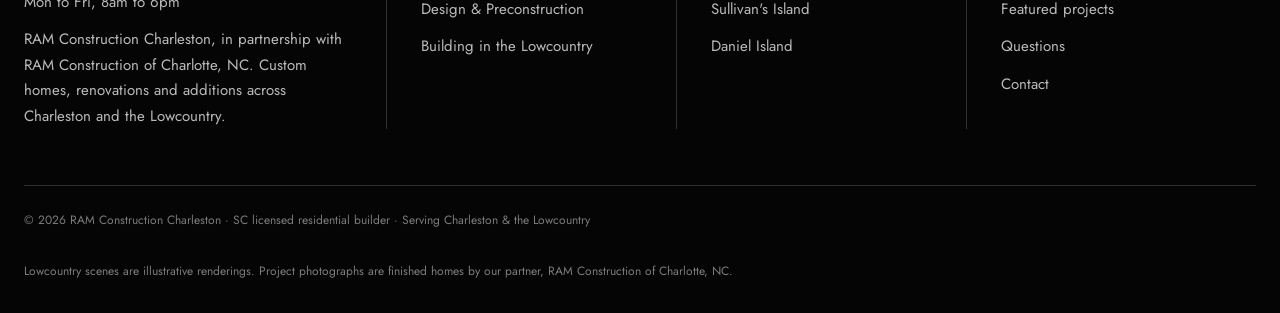
==== commit 2e6b3d67: "Charleston comp pass 18: six-section homepage, service pages, Lowcountry, Process, team block, consu" ====
--- a/index.html
+++ b/index.html
@@ -4,8 +4,8 @@
 <meta charset="utf-8">
 <meta name="viewport" content="width=device-width, initial-scale=1">
 <title>Custom Home Builder in Charleston, SC | RAM Construction Charleston</title>
-<meta name="description" content="RAM Construction Charleston builds custom homes, designed in-house with local architects, for Mount Pleasant, Isle of Palms, Sullivan's Island and Daniel Island. Fixed bids and a 3D walk-through before we build.">
-<meta property="og:title" content="RAM Construction Charleston · Custom homes drawn for the Lowcountry">
+<meta name="description" content="RAM Construction Charleston builds custom homes, renovations and additions for Mount Pleasant, Isle of Palms, Sullivan's Island and Daniel Island. In-house design with local architects, a fixed bid before you sign and a 3D walk-through before we build.">
+<meta property="og:title" content="RAM Construction Charleston · Custom homes built for Lowcountry living">
 <meta property="og:image" content="img/w/hero-lowcountry-custom-home-marsh-golden-hour-2400.webp">
 <link rel="icon" href="img/brand/ram-logo--bw.svg">
 <link rel="preconnect" href="https://fonts.googleapis.com">
@@ -28,14 +28,14 @@
     </a>
     <nav class="hdr-nav" aria-label="Primary">
       <a href="about.html">About</a>
-      <a href="#services">What we build</a>
-      <a href="#areas">Where we build</a>
-      <a href="#process">Process</a>
+      <a href="#services">Services</a>
+      <a href="lowcountry.html">Lowcountry</a>
+      <a href="process.html">Process</a>
       <a href="faq.html">Questions</a>
     </nav>
     <div class="hdr-cta">
       <a class="hdr-tel" href="tel:+18430000000">(843) 000-0000</a>
-      <a class="btn btn-glass" href="#door">Begin a home <span class="disc" aria-hidden="true">&rarr;</span></a>
+      <a class="btn btn-glass" href="#contact">Let's talk <span class="disc" aria-hidden="true">&rarr;</span></a>
     </div>
     <div class="hdr-m">
       <a href="tel:+18430000000" aria-label="Call RAM Construction Charleston"><svg width="18" height="18" viewBox="0 0 24 24" fill="none" stroke="currentColor" stroke-width="1.6"><path d="M22 16.9v3a2 2 0 0 1-2.2 2 19.8 19.8 0 0 1-8.6-3 19.5 19.5 0 0 1-6-6 19.8 19.8 0 0 1-3-8.7A2 2 0 0 1 4.1 2h3a2 2 0 0 1 2 1.7c.1 1 .4 2 .7 2.8a2 2 0 0 1-.5 2.1L8.1 9.9a16 16 0 0 0 6 6l1.3-1.3a2 2 0 0 1 2.1-.4c.9.3 1.9.5 2.8.7a2 2 0 0 1 1.7 2Z"/></svg></a>
@@ -47,10 +47,10 @@
 <div class="mnav" id="mnav" role="dialog" aria-label="Menu">
   <div class="mnav-top"><svg class="mark" aria-hidden="true"><use href="#ram-mark"/></svg><button type="button" id="mclose" aria-label="Close menu">&times;</button></div>
   <nav aria-label="Mobile">
-    <a href="about.html">About</a><a href="#services">What we <em>build</em></a><a href="#areas">Where we <em>build</em></a><a href="#work">The work</a><a href="#process">Process</a><a href="faq.html">Questions</a><a href="contact.html">Contact</a>
+    <a href="about.html">About</a><a href="#services">Services</a><a href="lowcountry.html">The <em>Lowcountry</em></a><a href="process.html">Process</a><a href="#projects">Projects</a><a href="faq.html">Questions</a><a href="contact.html">Contact</a>
   </nav>
   <a class="mtel" href="tel:+18430000000">(843) 000-0000</a>
-  <a class="btn btn-red" href="#door">Begin a home <span class="disc" aria-hidden="true">&rarr;</span></a>
+  <a class="btn btn-red" href="#contact">Schedule a consultation <span class="disc" aria-hidden="true">&rarr;</span></a>
 </div>
 
 <main id="top">
@@ -67,230 +67,98 @@
     <h1 class="hx">
       <span class="kicker">Custom home builder · Charleston, SC</span><span class="sr-only">. </span>
       <span class="display">
-      <span class="w" style="animation-delay:.15s">Homes</span> <span class="w" style="animation-delay:.25s">drawn</span> <span class="w" style="animation-delay:.35s">for</span> <span class="w" style="animation-delay:.45s">the</span><br>
-      <em><span class="w" style="animation-delay:.6s">marsh</span> <span class="w" style="animation-delay:.7s">and</span> <span class="w" style="animation-delay:.8s">the</span> <span class="w" style="animation-delay:.9s">light.</span></em>
+      <span class="w" style="animation-delay:.15s">Custom</span> <span class="w" style="animation-delay:.25s">homes</span> <span class="w" style="animation-delay:.35s">built</span> <span class="w" style="animation-delay:.45s">for</span><br>
+      <em><span class="w" style="animation-delay:.6s">Lowcountry</span> <span class="w" style="animation-delay:.72s">living.</span></em>
       </span>
     </h1>
-    <p class="lede rv is-in">Every home is designed in-house with local Lowcountry architects, priced as a fixed bid, and walked through in 3D before a board is cut.</p>
+    <p class="lede rv is-in">New homes, renovations and additions in Mount Pleasant, Isle of Palms, Sullivan's Island and Daniel Island, designed and built by one South Carolina-licensed team.</p>
     <div class="hero-cta">
-      <a class="btn btn-red" href="#door">Begin your home <span class="disc" aria-hidden="true">&rarr;</span></a>
+      <a class="btn btn-red" href="#contact">Schedule a consultation <span class="disc" aria-hidden="true">&rarr;</span></a>
       <a class="btn btn-glass" href="tel:+18430000000" aria-label="Call the 843 line"><span class="lbl">Call the 843 line</span> <span class="disc" aria-hidden="true"><svg width="15" height="15" viewBox="0 0 24 24" fill="none" stroke="currentColor" stroke-width="1.8"><path d="M22 16.9v3a2 2 0 0 1-2.2 2 19.8 19.8 0 0 1-8.6-3 19.5 19.5 0 0 1-6-6 19.8 19.8 0 0 1-3-8.7A2 2 0 0 1 4.1 2h3a2 2 0 0 1 2 1.7c.1 1 .4 2 .7 2.8a2 2 0 0 1-.5 2.1L8.1 9.9a16 16 0 0 0 6 6l1.3-1.3a2 2 0 0 1 2.1-.4c.9.3 1.9.5 2.8.7a2 2 0 0 1 1.7 2Z"/></svg></span></a>
     </div>
     <ul class="chips">
-      <li>In-house design, local architects</li>
-      <li>SC-licensed builder</li>
+      <li>SC-licensed residential builder</li>
+      <li>In partnership with RAM Construction of Charlotte</li>
       <li>Serving <span class="cyc" id="cyc"><b>Mount Pleasant</b></span></li>
     </ul>
   </div>
 </section>
 
-<!-- ═════ the ledger, welded to the hero base ═════ -->
-<div class="ledger">
-  <div class="wrap ledger-row">
-    <div class="ledger-item rv"><span class="mk">i</span><p class="lt">Designed in-house</p><p>Our design team draws with local Lowcountry architects who know each town's boards. Nothing lost between the plan and the site.</p></div>
-    <div class="ledger-item rv d1"><span class="mk">ii</span><p class="lt">A fixed bid</p><p>Every allowance listed line by line, so you know the number before you sign.</p></div>
-    <div class="ledger-item rv d2"><span class="mk">iii</span><p class="lt">Walk it before we build</p><p>An immersive 3D tour of every room and finish, so you review the design before it is built.</p></div>
-  </div>
-</div>
-
-<!-- ═════ the chapter · who we are, the piazza, the open room and the numbers, one composition ═════ -->
-<section class="chapter" id="about">
+<!-- ═════ I · services · the arcade: one portrait panel, three services ═════ -->
+<section class="services" id="services">
+    <div class="svc-acc" id="svc" aria-label="What we do">
+      <figure class="svc-face">
+        <img src="img/w/porch-portrait-woman-golden-hour-1200.webp" width="1200" height="1607" loading="lazy" alt="Illustrative: a woman on the deep piazza of a Lowcountry home at golden hour, one hand on the white railing, looking out to the live oaks and the marsh">
+        <figcaption>
+          <h2 class="hx"><span class="eyebrow"><i aria-hidden="true">I</i> Our services</span><span class="sr-only">. </span><span class="h2">Custom homes, renovations <em>and design.</em></span></h2>
+          <p>Three services, one team. A new home on your lot, a renovation or addition to the home you have, or the design and preconstruction work that comes before either.</p>
+          <a class="more" href="#contact">Let's talk about your project <span>&rarr;</span></a>
+        </figcaption>
+      </figure>
+      <a class="svc-pane is-open" href="custom-homes.html">
+        <img src="img/w/ram-two-storey-porches-800.webp" width="800" height="569" loading="lazy" alt="A RAM custom home with two storeys of deep covered porches and black steel railings">
+        <span class="svc-tag" aria-hidden="true"><b>Custom Homes</b></span>
+        <div class="svc-body"><span class="n">i</span><h3>Custom Homes</h3><p>A new home designed for your lot, from the first site walk to the keys.</p><ul><li>Lot evaluation</li><li>Original design</li><li>One fixed price</li></ul><span class="more">Custom homes <span>&rarr;</span></span></div>
+      </a>
+      <a class="svc-pane" href="renovations-additions.html">
+        <img src="img/w/ram-craftsman-porte-cochere-800.webp" width="800" height="533" loading="lazy" alt="A RAM craftsman home with a screened porch and stone porte-cochere">
+        <span class="svc-tag" aria-hidden="true"><b>Renovations &amp; Additions</b></span>
+        <div class="svc-body"><span class="n">ii</span><h3>Renovations &amp; Additions</h3><p>Whole-home remodels, additions and historic renovations that keep what you love about the house.</p><ul><li>Whole-home remodels</li><li>Additions</li><li>Renovate or rebuild advice</li></ul><span class="more">Renovations &amp; additions <span>&rarr;</span></span></div>
+      </a>
+      <a class="svc-pane" href="design-preconstruction.html">
+        <img src="img/w/ram-3d-rendering-modern-800.webp" width="800" height="600" loading="lazy" alt="A 3D rendering of a modern three-storey home with a motor court">
+        <span class="svc-tag" aria-hidden="true"><b>Design &amp; Preconstruction</b></span>
+        <div class="svc-body"><span class="n">iii</span><h3>Design &amp; Preconstruction</h3><p>Plans drawn with local architects, a budget set early and every approval prepared before construction.</p><ul><li>Local architects</li><li>Budget before plans are final</li><li>Review-board drawings</li></ul><span class="more">Design &amp; preconstruction <span>&rarr;</span></span></div>
+      </a>
+    </div>
+    <a class="svc-strip" href="lowcountry.html">
+      <span class="eyebrow">Our specialty</span>
+      <p>Coastal construction. Flood elevation, hurricane wind, salt air, grand trees and design review, handled in the drawings before the price is set.</p>
+      <span class="more">Building in the Lowcountry <span>&rarr;</span></span>
+    </a>
+</section>
+
+<!-- ═════ II · why choose RAM · the piazza, the band, the three promises, the process in one line ═════ -->
+<section class="chapter" id="why">
   <div class="chapter-top">
     <div class="wrap chapter-grid">
       <figure class="chapter-art rv"><div class="arch"><img src="img/w/charleston-piazza-evening-1200.webp" width="1200" height="1607" loading="lazy" alt="A deep Charleston piazza at dusk with white columns, rocking chairs and copper gas lanterns, live oaks and marsh beyond"></div></figure>
       <div class="chapter-copy rv d1">
-        <h2 class="hx"><span class="eyebrow"><i aria-hidden="true">I</i> About RAM Construction</span><span class="sr-only">. </span><span class="h2">A Lowcountry builder, <em>designed in-house.</em></span></h2>
-        <p class="lede">RAM Construction Charleston is a South Carolina-licensed custom home builder. Design is in-house, drawn with local architects who know the coast; every home is priced as a fixed bid and toured in 3D before it is built. We work in partnership with RAM Construction of Charlotte.</p>
-      </div>
-    </div>
-  </div>
-  <div class="chapter-band on-dark" aria-label="Why build with RAM">
+        <h2 class="hx"><span class="eyebrow"><i aria-hidden="true">II</i> Why choose RAM</span><span class="sr-only">. </span><span class="h2">One team from the first sketch <em>to the keys.</em></span></h2>
+        <p class="lede">Most builders hand the drawing to someone else to price, and the price to someone else to build. At RAM the people who design your home are the people who price it and build it, so nothing is lost between the plan and the site.</p>
+      </div>
+    </div>
+  </div>
+  <div class="chapter-band on-dark" aria-label="What sets RAM apart">
     <div class="band-img"><img src="img/w/open-plan-great-room-porch-doors-2400.webp" width="2400" height="1340" loading="lazy" alt="Illustrative open-plan great room and kitchen of a Lowcountry home with glass doors folded open to a covered porch and the marsh"></div>
     <div class="band-in">
-      <p class="band-pull rv"><span>In partnership</span>Working alongside RAM Construction of Charlotte, <em>a regular on the Dilworth Home Tour.</em></p>
-      <div class="band-figs">
-        <span class="eyebrow rv">Why build with RAM</span>
-        <div class="figs">
-          <div class="fig rv"><b>3D</b><span>Walk-through first</span><small>Every room and finish toured before a board is cut.</small></div>
-          <div class="fig rv d1"><b>1<i>bid</i></b><span>Fixed, before you sign</span><small>Every allowance listed line by line, so you know the number first.</small></div>
-          <div class="fig rv d2"><b>1<i>PM</i></b><span>Project manager</span><small>From first sketch to the keys, with a site meeting every week.</small></div>
-          <div class="fig rv d3"><b>4</b><span>Towns on the coast</span><small>Mount Pleasant, Isle of Palms, Sullivan's Island and Daniel Island.</small></div>
-        </div>
-      </div>
-      <div class="numbers-title rv d1"><p>The practice, <em>in numbers.</em></p></div>
-    </div>
-  </div>
-</section>
-
-<!-- ═════ the window · a walk-through in four beats ═════ -->
-<section class="window on-dark" id="walk">
-  <div class="wrap window-grid">
-    <div class="rv">
-      <h2 class="hx"><span class="eyebrow"><i aria-hidden="true">II</i> 3D home walk-through</span><span class="sr-only">. </span><span class="h2">Stand in the room. <em>Watch the light arrive.</em></span></h2>
-      <p class="lede">RAM's immersive 3D plans let you walk every room of the proposed design before it exists: the view from the kitchen, the evening sun on the porch floor, every fixture and finish. You review the home before we build it, and change what you want to change on the model, not on site.</p>
-      <ol class="beats" aria-hidden="true"><li>The marsh</li><li>The house</li><li>The door</li><li>The room</li></ol>
-    </div>
-    <figure class="pane rv d1">
-      <div class="pane-arch" role="img" aria-label="A walk-through drawn in four beats: the marsh, the house across the creek, its front door, and a sitting room open to the porch and the same marsh">
-        <div class="beat b-marsh"><img src="img/w/tidal-creek-marsh-aerial-dusk-2400.webp" width="2400" height="1340" loading="lazy" alt=""></div>
-        <div class="beat b-house"><img src="img/w/hero-lowcountry-custom-home-marsh-golden-hour-2400.webp" width="2400" height="1340" loading="lazy" alt=""></div>
-        <div class="beat b-room"><img src="img/w/great-room-marsh-view-golden-hour-2400.webp" width="2400" height="1340" loading="lazy" alt=""></div>
-        <div class="doors" aria-hidden="true"><span class="dl"></span><span class="dr"></span></div>
-        <div class="dip" aria-hidden="true"></div>
-        <!-- when the rendered walk-through clip exists, set data-src and it replaces the drawn sequence -->
-        <video class="pane-video" muted loop playsinline preload="none" poster="img/w/great-room-marsh-view-golden-hour-1200.webp"></video>
-      </div>
-    </figure>
-  </div>
-</section>
-
-<!-- ═════ services · the arcade ═════ -->
-<section class="services" id="services">
-    <div class="svc-acc" id="svc" aria-label="What we build">
-      <figure class="svc-face">
-        <img src="img/w/porch-portrait-woman-golden-hour-1200.webp" width="1200" height="1607" loading="lazy" alt="Illustrative: a woman on the deep piazza of a Lowcountry home at golden hour, one hand on the white railing, looking out to the live oaks and the marsh">
-        <figcaption>
-          <h2 class="hx"><span class="eyebrow"><i aria-hidden="true">III</i> Custom homes &amp; renovations</span><span class="sr-only">. </span><span class="h2">Four ways to <em>come home</em> to the Lowcountry.</span></h2>
-          <p>It starts on the porch: a lot walked at low tide, a sketch on the back of the survey, a conversation about how you want to live. From there our design team and local architects draw it, and RAM prices and builds one of four kinds of home, with one fixed bid and a 3D walk-through.</p>
-          <a class="more" href="#door">Begin the conversation <span>&rarr;</span></a>
-        </figcaption>
-      </figure>
-      <a class="svc-pane is-open" href="#door">
-        <img src="img/w/ram-two-storey-porches-800.webp" width="800" height="569" loading="lazy" alt="A RAM custom home with two storeys of deep covered porches and black steel railings">
-        <span class="svc-tag" aria-hidden="true"><b>Custom Homes</b></span>
-        <div class="svc-body"><span class="n">i</span><h3>Custom Homes</h3><p>Ground-up homes drawn for your lot and your light, priced as a fixed bid.</p><ul><li>Lot evaluation</li><li>In-house design</li><li>Fixed-bid pricing</li></ul><span class="more">Custom homes <span>&rarr;</span></span></div>
-      </a>
-      <a class="svc-pane" href="#door">
-        <img src="img/w/isle-of-palms-elevated-beach-house-700.webp" width="700" height="938" loading="lazy" alt="Illustrative elevated beach house on white pilings behind grassy dunes on Isle of Palms">
-        <span class="svc-tag" aria-hidden="true"><b>Coastal &amp; Elevated</b></span>
-        <div class="svc-body"><span class="n">ii</span><h3>Coastal &amp; Elevated</h3><p>Raised above the flood line and built for wind and salt, with the porch where the breeze is.</p><ul><li>Flood-zone design</li><li>Wind-rated envelope</li><li>Salt-air materials</li></ul><span class="more">Coastal homes <span>&rarr;</span></span></div>
-      </a>
-      <a class="svc-pane" href="#door">
-        <img src="img/w/ram-craftsman-porte-cochere-800.webp" width="800" height="533" loading="lazy" alt="A RAM craftsman home with a screened porch and stone porte-cochere">
-        <span class="svc-tag" aria-hidden="true"><b>Renovations</b></span>
-        <div class="svc-body"><span class="n">iii</span><h3>Renovations</h3><p>The right lot and the wrong layout: remodels and additions that keep what you love.</p><ul><li>Whole-home remodels</li><li>Additions</li><li>Historic review</li></ul><span class="more">Renovations <span>&rarr;</span></span></div>
-      </a>
-      <a class="svc-pane" href="#door">
-        <img src="img/w/ram-3d-rendering-modern-800.webp" width="800" height="600" loading="lazy" alt="A 3D rendering of a modern three-storey home with a motor court">
-        <span class="svc-tag" aria-hidden="true"><b>Home Design</b></span>
-        <div class="svc-body"><span class="n">iv</span><h3>Home Design</h3><p>Design in-house, drawn with local architects who know each town's boards, and priced by the team that builds it.</p><ul><li>Local architects</li><li>Review-board drawings</li><li>3D walk-through</li></ul><span class="more">Home design <span>&rarr;</span></span></div>
-      </a>
-    </div>
-</section>
-
-<!-- ═════ where we build · the colonnade ═════ -->
-<section class="areas on-dark" id="areas">
-  <svg class="watermark" viewBox="190 128 528 488" aria-hidden="true"><use href="#glyphdef"/></svg>
+      <p class="band-pull rv"><span>In partnership</span>Behind the Charleston team stands RAM Construction of Charlotte, <em>building custom homes since 2004,</em> with its design and 3D modelling tools and the same fixed-bid process.</p>
+      <div class="band-ledger ledger-row">
+        <div class="ledger-item rv"><span class="mk">i</span><p class="lt">Designed in-house</p><p>Our design team draws with local Lowcountry architects who know each town's review boards. The drawings that go to the county are the drawings we build.</p></div>
+        <div class="ledger-item rv d1"><span class="mk">ii</span><p class="lt">One fixed price</p><p>The budget is set early, before the plans are final, and the bid lists every allowance line by line. You know the number before you sign.</p></div>
+        <div class="ledger-item rv d2"><span class="mk">iii</span><p class="lt">Walk it in 3D first</p><p>Tour every room, fixture and finish in an immersive 3D model, checked by a structural engineer, and change what you want before a board is cut.</p></div>
+      </div>
+    </div>
+  </div>
+  <div class="howto on-dark">
+    <div class="wrap">
+      <ol class="howto-row rv">
+        <li><i>i</i><b>Design</b><span>We read the lot, then draw the plan with you and our local architects.</span></li>
+        <li><i>ii</i><b>Fixed bid</b><span>The team that will build it prices the drawing, allowances listed.</span></li>
+        <li><i>iii</i><b>Walk-through</b><span>Tour the finished design in 3D, down to fixtures and finishes.</span></li>
+        <li><i>iv</i><b>Build</b><span>One project manager, a site meeting every week, a written recap after each.</span></li>
+      </ol>
+      <a class="more rv d1" href="process.html">Our process in detail <span>&rarr;</span></a>
+    </div>
+  </div>
+</section>
+
+<!-- ═════ III · featured projects · the slider ═════ -->
+<section class="work" id="projects">
   <div class="wrap">
     <div class="sec-head">
-      <h2 class="hx rv"><span class="eyebrow"><i aria-hidden="true">IV</i> Where we build · Charleston</span><span class="sr-only">. </span><span class="h2">Four towns, <em>four sets of rules.</em></span></h2>
-      <p class="lede rv d1">Protected oaks, design review boards, flood maps and salt air. We draw to each town's conditions from the first sketch.</p>
-    </div>
-    <div class="colonnade acc" id="acc">
-      <a class="area is-open rv" href="mount-pleasant.html"><div class="arch"><img src="img/w/mount-pleasant-live-oak-drive-700.webp" width="700" height="938" loading="lazy" alt="Illustrative gravel drive under live oaks with Spanish moss leading to a white home in Mount Pleasant"></div><div class="area-meta"><small>Charleston County</small><h3>Mount Pleasant</h3><p>Marsh-front lots, Old Village cottages and grand protected trees.</p><span class="more">Building in Mount Pleasant <span>&rarr;</span></span></div></a>
-      <a class="area rv d1" href="isle-of-palms.html"><div class="arch"><img src="img/w/isle-of-palms-elevated-beach-house-700.webp" width="700" height="938" loading="lazy" alt="Illustrative elevated beach house behind the dunes on Isle of Palms"></div><div class="area-meta"><small>Charleston County</small><h3>Isle of Palms</h3><p>Elevated beach homes built for wind, water and salt.</p><span class="more">Building on Isle of Palms <span>&rarr;</span></span></div></a>
-      <a class="area rv d2" href="sullivans-island.html"><div class="arch"><img src="img/w/sullivans-island-island-cottage-700.webp" width="700" height="938" loading="lazy" alt="Illustrative raised island cottage with a screened porch and palmettos on Sullivan's Island"></div><div class="area-meta"><small>Charleston County</small><h3>Sullivan's Island</h3><p>Island homes that fit a small, historic town and its design review.</p><span class="more">Building on Sullivan's <span>&rarr;</span></span></div></a>
-      <a class="area rv d3" href="daniel-island.html"><div class="arch"><img src="img/w/daniel-island-waterfront-home-700.webp" width="700" height="938" loading="lazy" alt="Illustrative waterfront home with a long dock over the marsh at sunset on Daniel Island"></div><div class="area-meta"><small>Berkeley County</small><h3>Daniel Island</h3><p>Custom homes drawn inside the community's architectural guidelines.</p><span class="more">Building on Daniel Island <span>&rarr;</span></span></div></a>
-    </div>
-  </div>
-  <div class="wrap creds-row rv" aria-label="Credentials">
-    <p>The marks our partner, <em>RAM Construction of Charlotte,</em> builds under.</p>
-    <ul class="plates">
-      <li><img src="img/cred/bbb.png" alt="BBB Accredited Business" loading="lazy" width="120" height="120"></li>
-      <li><img src="img/cred/nahb.png" alt="Member, National Association of Home Builders" loading="lazy" width="120" height="120"></li>
-      <li><img src="img/cred/qbw.png" alt="Quality Builders Warranty" loading="lazy" width="200" height="60"></li>
-      <li><img src="img/cred/ica-x12.png" alt="ICA X12" loading="lazy" width="120" height="120"></li>
-      <li><img src="img/cred/lumion.png" alt="Lumion 3D rendering" loading="lazy" width="120" height="120"></li>
-    </ul>
-  </div>
-  <div class="marquee" aria-hidden="true"><div class="marquee-track">
-    <span>Mount Pleasant</span><span>Isle of Palms</span><span>Sullivan's Island</span><span>Daniel Island</span><span>Charleston</span>
-    <span>Mount Pleasant</span><span>Isle of Palms</span><span>Sullivan's Island</span><span>Daniel Island</span><span>Charleston</span>
-  </div></div>
-</section>
-
-<!-- ═════ coast · the datum: five conditions on a survey rail, each with the scene it governs ═════ -->
-<section class="coast on-dark" id="coast">
-  <div class="coast-photos">
-    <div class="coast-ph is-on"><img src="img/w/tidal-creek-marsh-aerial-dusk-2400.webp" srcset="img/w/tidal-creek-marsh-aerial-dusk-1200.webp 1200w, img/w/tidal-creek-marsh-aerial-dusk-2400.webp 2400w" sizes="(max-width:860px) 100vw, 60vw" width="2400" loading="lazy" alt="Aerial view of a tidal creek winding through spartina marsh with a private dock at dusk"></div>
-    <div class="coast-ph"><img src="img/w/coast-storm-shutters-squall-1600.webp" srcset="img/w/coast-storm-shutters-squall-800.webp 800w, img/w/coast-storm-shutters-squall-1600.webp 1600w" sizes="(max-width:860px) 100vw, 60vw" width="1600" loading="lazy" alt="An elevated white Lowcountry home with green Bahama shutters as a squall line crosses the marsh sky"></div>
-    <div class="coast-ph"><img src="img/w/coast-salt-air-piazza-rail-1600.webp" srcset="img/w/coast-salt-air-piazza-rail-800.webp 800w, img/w/coast-salt-air-piazza-rail-1600.webp 1600w" sizes="(max-width:860px) 100vw, 60vw" width="1600" loading="lazy" style="object-position:50% 18%" alt="The corner of a white piazza rail with stainless fittings and a copper lantern, dunes and ocean haze beyond"></div>
-    <div class="coast-ph"><img src="img/w/coast-house-between-live-oaks-1600.webp" srcset="img/w/coast-house-between-live-oaks-800.webp 800w, img/w/coast-house-between-live-oaks-1600.webp 1600w" sizes="(max-width:860px) 100vw, 60vw" width="1600" loading="lazy" style="object-position:50% 58%" alt="A white custom home sited between two grand live oaks, their limbs reaching over the roof"></div>
-    <div class="coast-ph"><img src="img/w/drafting-table-lowcountry-drawings-1600.webp" srcset="img/w/drafting-table-lowcountry-drawings-800.webp 800w, img/w/drafting-table-lowcountry-drawings-1600.webp 1600w" sizes="(max-width:860px) 100vw, 60vw" width="1600" loading="lazy" style="object-position:50% 56%" alt="Architectural drawings of a Lowcountry home with a basswood model on a walnut drafting table"></div>
-    <div class="coast-head rv">
-      <h2 class="hx"><span class="eyebrow"><i aria-hidden="true">V</i> Building on the coast</span><span class="sr-only">. </span><span class="h2">Handled in the drawings, <em>not at the end.</em></span></h2>
-      <p class="lede">A marsh lot asks five things of a house. We answer each one on paper, before the price is set.</p>
-    </div>
-  </div>
-  <div class="coast-rail rv d1">
-    <p class="datum-lab">What the lot asks <b><i>/</i> what the drawings answer</b></p>
-    <div class="datum-list" id="datum">
-      <button class="datum is-open" type="button" aria-expanded="true">
-        <span class="datum-n">01</span>
-        <span class="datum-b">
-          <span class="datum-t">Flood elevation</span>
-          <span class="datum-x"><span>Check the lot against the current flood maps first, then set finished floor, foundation and venting from the first sketch.</span></span>
-          <span class="datum-w">Marsh lots · the islands</span>
-        </span>
-      </button>
-      <button class="datum" type="button" aria-expanded="false">
-        <span class="datum-n">02</span>
-        <span class="datum-b">
-          <span class="datum-t">Hurricane wind</span>
-          <span class="datum-x"><span>Impact-rated openings, a continuous load path and roof tie-downs specified in the drawings.</span></span>
-          <span class="datum-w">Every coastal home</span>
-        </span>
-      </button>
-      <button class="datum" type="button" aria-expanded="false">
-        <span class="datum-n">03</span>
-        <span class="datum-b">
-          <span class="datum-t">Salt air</span>
-          <span class="datum-x"><span>Stainless fasteners, marine-grade finishes and siding chosen to last on the coast.</span></span>
-          <span class="datum-w">Isle of Palms · Sullivan’s</span>
-        </span>
-      </button>
-      <button class="datum" type="button" aria-expanded="false">
-        <span class="datum-n">04</span>
-        <span class="datum-b">
-          <span class="datum-t">Grand trees</span>
-          <span class="datum-x"><span>Survey the canopy before we draw, so the house is sited around the oaks.</span></span>
-          <span class="datum-w">Mount Pleasant</span>
-        </span>
-      </button>
-      <button class="datum" type="button" aria-expanded="false">
-        <span class="datum-n">05</span>
-        <span class="datum-b">
-          <span class="datum-t">Design review</span>
-          <span class="datum-x"><span>Prepare the drawings, elevations and 3D views each board asks to see.</span></span>
-          <span class="datum-w">Old Village · Sullivan’s · Daniel Island</span>
-        </span>
-      </button>
-    </div>
-  </div>
-</section>
-
-<!-- ═════ process · four ruled columns ═════ -->
-<section class="process on-dark" id="process">
-  <div class="wrap">
-    <div class="sec-head">
-      <h2 class="hx rv"><span class="eyebrow"><i aria-hidden="true">VI</i> Our building process</span><span class="sr-only">. </span><span class="h2">From the lot <em>to the keys.</em></span></h2>
-      <p class="lede rv d1">One project manager from first sketch to final walk-through, with a site meeting every week and a written recap after each one.</p>
-    </div>
-    <div class="steps">
-      <div class="stepc rv"><span class="num">i</span><h3>Design</h3><p>We read the lot, then our design team and local architects draw the plans, elevations and materials with you over the table.</p><figure><img src="img/w/ram-3d-rendering-modern-800.webp" width="800" height="600" loading="lazy" alt="RAM 3D design rendering of a modern home"><figcaption>The drawing · 3D rendering</figcaption></figure></div>
-      <div class="stepc rv d1"><span class="num">ii</span><h3>Fixed bid</h3><p>The team that will build it prices the drawing. Allowances are listed line by line before you sign.</p><figure><img src="img/w/ram-kitchen-island-lanterns-800.webp" width="800" height="567" loading="lazy" alt="RAM kitchen with a marble island and iron lanterns"><figcaption>The allowances · partner home, Charlotte</figcaption></figure></div>
-      <div class="stepc rv d2"><span class="num">iii</span><h3>Walk-through</h3><p>Tour every room in immersive 3D, down to fixtures and finishes, before construction.</p><figure><img src="img/w/ram-coffered-living-room-800.webp" width="800" height="534" loading="lazy" alt="Finished RAM living room with a coffered ceiling and fireplace"><figcaption>A finished room · partner home, Charlotte</figcaption></figure></div>
-      <div class="stepc rv d3"><span class="num">iv</span><h3>Build</h3><p>A dedicated RAM Charleston team builds the home you approved, with weekly site walk-throughs.</p><figure><img src="img/w/ram-stone-fireplace-pavilion-800.webp" width="800" height="533" loading="lazy" alt="Stone fireplace in a RAM outdoor pavilion with a wood ceiling"><figcaption>Delivered · partner home, Charlotte</figcaption></figure></div>
-    </div>
-  </div>
-</section>
-
-<!-- ═════ the work, up close ═════ -->
-<section class="work" id="work">
-  <div class="wrap">
-    <div class="sec-head">
-      <h2 class="hx rv"><span class="eyebrow"><i aria-hidden="true">VII</i> Our partner's homes · Charlotte</span><span class="sr-only">. </span><span class="h2">Brass, marble, stone <em>and a long porch.</em></span></h2>
-      <p class="lede rv d1">Every photograph here is a finished home by our partner, RAM Construction of Charlotte, NC. Charleston's own will join them as each home is completed.</p>
+      <h2 class="hx rv"><span class="eyebrow"><i aria-hidden="true">III</i> Featured projects</span><span class="sr-only">. </span><span class="h2">Finished homes, <em>up close.</em></span></h2>
+      <p class="lede rv d1">Homes by our partner, RAM Construction of Charlotte, photographed as built. This is the standard of finish every RAM Charleston home is held to.</p>
     </div>
     <div class="slider">
       <div class="track" id="track" tabindex="0" aria-label="Homes by RAM Construction of Charlotte, up close. Scroll sideways.">
@@ -298,48 +166,71 @@
         <figure class="slide s-m rv d1"><img src="img/w/ram-brass-tub-filler-800.webp" width="800" height="534" loading="lazy" alt="Brass floor-mounted tub filler beside plantation shutters"><figcaption><b>A brass tub filler</b>Primary bath · Charlotte</figcaption></figure>
         <figure class="slide s-t rv d2"><img src="img/w/ram-pool-courtyard-800.webp" width="640" height="960" loading="lazy" alt="Pool and spa behind a RAM home with a screened porch"><figcaption><b>Pool court</b>Charlotte</figcaption></figure>
         <figure class="slide s-w rv d3"><img src="img/w/ram-modern-home-balconies-1600.webp" width="1600" height="1123" loading="lazy" alt="A modern RAM home with stacked balconies and a landscaped front terrace"><figcaption><b>Two storeys of balconies</b>New build · Charlotte</figcaption></figure>
+        <figure class="slide s-m"><img src="img/w/ram-coffered-living-room-800.webp" width="800" height="534" loading="lazy" alt="Finished RAM living room with a coffered ceiling and fireplace"><figcaption><b>The coffered room</b>Living room · Charlotte</figcaption></figure>
         <figure class="slide s-m"><img src="img/w/ram-outdoor-fireplace-porch-800.webp" width="800" height="533" loading="lazy" alt="Covered porch with a stone outdoor fireplace and wood ceiling"><figcaption><b>Fireside porch</b>Charlotte</figcaption></figure>
         <figure class="slide s-w"><img src="img/w/ram-screened-porch-wood-ceiling-800.webp" width="800" height="532" loading="lazy" alt="Screened porch with a vaulted wood ceiling and seating"><figcaption><b>The screened porch</b>Charlotte</figcaption></figure>
+        <figure class="slide s-m"><img src="img/w/ram-kitchen-island-lanterns-800.webp" width="800" height="567" loading="lazy" alt="RAM kitchen with a marble island and iron lanterns"><figcaption><b>Island and lanterns</b>Kitchen · Charlotte</figcaption></figure>
         <figure class="slide s-m"><img src="img/w/ram-pool-terrace-800.webp" width="800" height="534" loading="lazy" alt="Long pool and stone terrace behind a RAM home"><figcaption><b>Pool terrace</b>Charlotte</figcaption></figure>
         <figure class="slide s-m"><img src="img/w/ram-marble-bar-tap-800.webp" width="800" height="534" loading="lazy" alt="Brass tap set into a veined marble bar top in a RAM home"><figcaption><b>The bar tap</b>Marble · Charlotte</figcaption></figure>
+        <figure class="slide s-m"><img src="img/w/ram-stone-fireplace-pavilion-800.webp" width="800" height="533" loading="lazy" alt="Stone fireplace in a RAM outdoor pavilion with a wood ceiling"><figcaption><b>The pavilion</b>Charlotte</figcaption></figure>
       </div>
       <div class="slider-ui"><div class="slider-bar" aria-hidden="true"><i></i></div><div class="slider-nav"><button type="button" class="prev" aria-label="Previous">&larr;</button><button type="button" class="next" aria-label="Next">&rarr;</button></div></div>
     </div>
   </div>
 </section>
 
-<!-- ═════ the door: begin a home, the questions beneath the phone, the form beside them ═════ -->
-<section class="door on-dark" id="door">
+<!-- ═════ IV · meet the team ═════ -->
+<section class="team" id="team">
+  <div class="wrap team-grid">
+    <figure class="team-art rv">
+      <div class="arch ph-port" role="img" aria-label="Portrait of Greg, to be photographed"><svg viewBox="190 128 528 488" aria-hidden="true"><use href="#glyphdef"/></svg><span>Portrait<br>to come</span></div>
+      <figcaption class="cap">Greg · RAM Construction Charleston</figcaption>
+    </figure>
+    <div class="team-copy rv d1">
+      <h2 class="hx"><span class="eyebrow"><i aria-hidden="true">IV</i> Meet the team</span><span class="sr-only">. </span><span class="h2">The people <em>you'll build with.</em></span></h2>
+      <p class="lede">A home is the largest thing most people will ever build, and you should know who is building it.</p>
+      <!-- PLACEHOLDER COPY · replace with Greg's name, role and background before launch -->
+      <p class="team-bio"><b>Greg</b> <span class="ph">[full name and role]</span> leads RAM Construction Charleston. <span class="ph">[Two or three sentences on his background: years building, where he trained, what brought him to the Lowcountry, the kind of homes he likes to build.]</span></p>
+      <dl class="team-facts">
+        <div><dt>Your project manager</dt><dd>One person from the first sketch to the final walk-through, with a site meeting every week and a written recap after each one.</dd></div>
+        <div><dt>Our design team</dt><dd>In-house, drawing with local Lowcountry architects who know each town's review boards.</dd></div>
+        <div><dt>Our partner</dt><dd>RAM Construction of Charlotte, building custom homes since 2004, whose experience and resources stand behind every Charleston project.</dd></div>
+      </dl>
+      <a class="more" href="about.html">More about RAM Charleston <span>&rarr;</span></a>
+    </div>
+  </div>
+</section>
+
+<!-- ═════ V · contact · the door: phone and towns left, form right ═════ -->
+<section class="door on-dark" id="contact">
   <div class="door-bg"><img src="img/w/daniel-island-waterfront-home-1200.webp" width="1200" height="1607" loading="lazy" alt=""></div>
   <div class="wrap door-grid">
     <div class="rv">
-      <h2 class="hx"><span class="eyebrow"><i aria-hidden="true">VIII</i> Begin a home · contact us</span><span class="sr-only">. </span><span class="h2">Tell us about <em>the lot.</em></span></h2>
-      <p class="lede">Where it is, what you want it to become, and when. We'll come back to set a time to walk it with you.</p>
+      <h2 class="hx"><span class="eyebrow"><i aria-hidden="true">V</i> Schedule a consultation</span><span class="sr-only">. </span><span class="h2">Let's talk about <em>your project.</em></span></h2>
+      <p class="lede">A new home, a renovation or a lot you're considering. Tell us where it is and what you have in mind, and we'll set a time to meet you there.</p>
       <div class="phone"><small>Charleston line</small><a href="tel:+18430000000">(843) 000-0000</a><span>843 number issued at launch · Mon to Fri, 8am to 6pm</span></div>
-      <div class="faq" id="faq">
-        <p class="faq-lab">Questions <i>/</i> before you call</p>
-      <div class="faq-list rv d1">
-        <details open><summary>Do I need to own a lot first?</summary><div class="ans">No. We can evaluate lots you're considering and tell you what each one allows, including its flood zone and review rules, before you buy.</div></details>
-        <details><summary>How is the price set?</summary><div class="ans">After design, we issue a fixed bid with allowances listed line by line, so you know the number before you sign.</div></details>
-        <details><summary>How do I know which flood zone my lot is in?</summary><div class="ans">We check your lot against the current flood maps during lot evaluation and explain what that zone means for the foundation and design.</div></details>
-        <details><summary>Can you build from my architect's plans?</summary><div class="ans">Yes. We review third-party plans for constructability and coastal requirements before we bid. Most clients use our in-house design team and its local architects, because design and pricing stay together.</div></details>
-        <details><summary>Renovate or rebuild?</summary><div class="ans">It depends on the structure, the flood elevation and what you want the home to become. We assess the house and give you an honest answer on both paths.</div></details>
-        <details><summary>How is RAM Charleston related to RAM in Charlotte?</summary><div class="ans">We are partners, not one company. RAM Construction Charleston holds its own South Carolina license and builds with its own Lowcountry team. RAM Construction in Charlotte, building there since 2004, shares the approach: a fixed bid and a 3D walk-through before construction.</div></details>
-      </div>
-        <a class="more" href="faq.html">More questions <span>&rarr;</span></a>
+      <div class="door-towns rv d1">
+        <p class="datum-lab">Where we build</p>
+        <ul>
+          <li><a href="mount-pleasant.html">Mount Pleasant <span>&rarr;</span></a></li>
+          <li><a href="isle-of-palms.html">Isle of Palms <span>&rarr;</span></a></li>
+          <li><a href="sullivans-island.html">Sullivan's Island <span>&rarr;</span></a></li>
+          <li><a href="daniel-island.html">Daniel Island <span>&rarr;</span></a></li>
+        </ul>
+        <a class="more" href="faq.html">Questions before you call <span>&rarr;</span></a>
       </div>
     </div>
     <form class="form rv d2" action="#" onsubmit="return false">
-      <div class="form-crown"><svg viewBox="0 0 120 60" aria-hidden="true"><g><line x1="60" y1="58" x2="60" y2="8"/><line x1="60" y1="58" x2="95.4" y2="22.6"/><line x1="60" y1="58" x2="110" y2="58"/><line x1="60" y1="58" x2="24.6" y2="22.6"/><line x1="60" y1="58" x2="10" y2="58"/></g><path d="M10 58a50 50 0 0 1 100 0" fill="none" stroke="#0B0B0C" stroke-width="1.2"/><circle cx="60" cy="58" r="3" fill="#AA0926"/></svg><h3>Begin your home</h3></div>
+      <div class="form-crown"><svg viewBox="0 0 120 60" aria-hidden="true"><g><line x1="60" y1="58" x2="60" y2="8"/><line x1="60" y1="58" x2="95.4" y2="22.6"/><line x1="60" y1="58" x2="110" y2="58"/><line x1="60" y1="58" x2="24.6" y2="22.6"/><line x1="60" y1="58" x2="10" y2="58"/></g><path d="M10 58a50 50 0 0 1 100 0" fill="none" stroke="#0B0B0C" stroke-width="1.2"/><circle cx="60" cy="58" r="3" fill="#AA0926"/></svg><p class="form-t">Schedule a consultation</p></div>
       <div class="fgrid">
         <div class="field"><label for="f-name">Name</label><input id="f-name" name="name" autocomplete="name"></div>
         <div class="field"><label for="f-phone">Phone</label><input id="f-phone" name="phone" type="tel" autocomplete="tel"></div>
         <div class="field full"><label for="f-email">Email</label><input id="f-email" name="email" type="email" autocomplete="email"></div>
         <div class="field"><label for="f-area">Where</label><select id="f-area" name="area"><option>Mount Pleasant</option><option>Isle of Palms</option><option>Sullivan's Island</option><option>Daniel Island</option><option>Elsewhere in Charleston</option></select></div>
-        <div class="field"><label for="f-type">Project</label><select id="f-type" name="type"><option>New custom home</option><option>Coastal / elevated home</option><option>Renovation or addition</option><option>Not sure yet</option></select></div>
-        <div class="field full"><label for="f-msg">The lot and the plan</label><textarea id="f-msg" name="message"></textarea></div>
-      </div>
-      <button class="btn btn-red" type="submit">Send to RAM Charleston <span class="disc" aria-hidden="true">&rarr;</span></button>
+        <div class="field"><label for="f-type">Project</label><select id="f-type" name="type"><option>New custom home</option><option>Renovation or addition</option><option>Design and preconstruction</option><option>Not sure yet</option></select></div>
+        <div class="field full"><label for="f-msg">Tell us about the project</label><textarea id="f-msg" name="message"></textarea></div>
+      </div>
+      <button class="btn btn-red" type="submit">Request a consultation <span class="disc" aria-hidden="true">&rarr;</span></button>
       <p class="form-note">We never share your details.</p>
     </form>
   </div>
@@ -356,7 +247,7 @@
       </a>
       <div class="ftr-line">
         <svg class="fan" viewBox="0 0 120 60" aria-hidden="true"><g><line x1="60" y1="58" x2="60" y2="8"/><line x1="60" y1="58" x2="95.4" y2="22.6"/><line x1="60" y1="58" x2="110" y2="58"/><line x1="60" y1="58" x2="24.6" y2="22.6"/><line x1="60" y1="58" x2="10" y2="58"/></g><path d="M10 58a50 50 0 0 1 100 0" fill="none" stroke="rgba(243,243,243,.5)" stroke-width="1.2"/><circle cx="60" cy="58" r="3" fill="#E23C41"/></svg>
-        <p>Homes drawn for <em>the marsh and the light.</em></p>
+        <p>Custom homes built for <em>Lowcountry living.</em></p>
       </div>
     </div>
     <div class="ftr-cols">
@@ -364,19 +255,19 @@
         <h4>Charleston line</h4>
         <a class="ftr-tel" href="tel:+18430000000">(843) 000-0000</a>
         <p><a href="mailto:hello@ramconstructionsc.com">hello@ramconstructionsc.com</a><br>Mon to Fri, 8am to 6pm</p>
-        <p>RAM Construction Charleston, in partnership with RAM Construction of Charlotte, NC. Custom homes, coastal homes and renovations across Charleston and the Lowcountry.</p>
-      </div>
-      <div class="ftr-col"><h4>What we build</h4><ul><li><a href="#services">Custom Homes</a></li><li><a href="#services">Coastal &amp; Elevated Homes</a></li><li><a href="#services">Renovations &amp; Additions</a></li><li><a href="#services">Home Design</a></li></ul></div>
+        <p>RAM Construction Charleston, in partnership with RAM Construction of Charlotte, NC. Custom homes, renovations and additions across Charleston and the Lowcountry.</p>
+      </div>
+      <div class="ftr-col"><h4>Services</h4><ul><li><a href="custom-homes.html">Custom Homes</a></li><li><a href="renovations-additions.html">Renovations &amp; Additions</a></li><li><a href="design-preconstruction.html">Design &amp; Preconstruction</a></li><li><a href="lowcountry.html">Building in the Lowcountry</a></li></ul></div>
       <div class="ftr-col"><h4>Where we build</h4><ul><li><a href="mount-pleasant.html">Mount Pleasant</a></li><li><a href="isle-of-palms.html">Isle of Palms</a></li><li><a href="sullivans-island.html">Sullivan's Island</a></li><li><a href="daniel-island.html">Daniel Island</a></li></ul></div>
-      <div class="ftr-col"><h4>The practice</h4><ul><li><a href="about.html">About &amp; SC license</a></li><li><a href="#process">Process</a></li><li><a href="#work">The work</a></li><li><a href="faq.html">Questions</a></li><li><a href="contact.html">Contact</a></li></ul></div>
-    </div>
-    <div class="ftr-base"><span>© 2026 RAM Construction Charleston · SC licensed residential builder · Serving Charleston &amp; the Lowcountry</span><span>Lowcountry scenes are illustrative renderings. Project photographs are homes by our partner, RAM Construction of Charlotte, NC.</span></div>
+      <div class="ftr-col"><h4>The practice</h4><ul><li><a href="about.html">About &amp; the team</a></li><li><a href="process.html">Our process</a></li><li><a href="#projects">Featured projects</a></li><li><a href="faq.html">Questions</a></li><li><a href="contact.html">Contact</a></li></ul></div>
+    </div>
+    <div class="ftr-base"><span>© 2026 RAM Construction Charleston · SC licensed residential builder · Serving Charleston &amp; the Lowcountry</span><span>Lowcountry scenes are illustrative renderings. Project photographs are finished homes by our partner, RAM Construction of Charlotte, NC.</span></div>
   </div>
 </footer>
 
 
 <script type="application/ld+json">
-{"@context":"https://schema.org","@type":"GeneralContractor","name":"RAM Construction Charleston","description":"Custom home builder with in-house design through local architects, serving Charleston and the Lowcountry, SC.","areaServed":[{"@type":"City","name":"Mount Pleasant, SC"},{"@type":"City","name":"Isle of Palms, SC"},{"@type":"City","name":"Sullivan's Island, SC"},{"@type":"Place","name":"Daniel Island, SC"},{"@type":"City","name":"Charleston, SC"}],"knowsAbout":["Custom homes","Coastal and elevated homes","Renovations and additions","Custom home design"]}
+{"@context":"https://schema.org","@type":"GeneralContractor","name":"RAM Construction Charleston","description":"Custom home builder with in-house design through local architects, serving Charleston and the Lowcountry, SC. Custom homes, renovations and additions, design and preconstruction.","areaServed":[{"@type":"City","name":"Mount Pleasant, SC"},{"@type":"City","name":"Isle of Palms, SC"},{"@type":"City","name":"Sullivan's Island, SC"},{"@type":"Place","name":"Daniel Island, SC"},{"@type":"City","name":"Charleston, SC"}],"knowsAbout":["Custom homes","Renovations and additions","Design and preconstruction","Coastal and elevated construction"]}
 </script>
 <script src="js/site.js"></script>
 </body>
--- a/css/charleston.css
+++ b/css/charleston.css
@@ -132,7 +132,7 @@
 .ledger-item{padding:40px 40px 40px 36px;display:grid;grid-template-columns:auto 1fr;gap:8px 22px;border-left:1px solid var(--rule-lt)}
 .ledger-item:first-child{border-left:0;padding-left:0}
 .ledger-item .mk{grid-row:span 2;width:36px;height:46px;border:1px solid var(--amber);border-bottom:0;border-radius:var(--arch);display:grid;place-items:end center;padding-bottom:6px;font:italic 500 19px/1 var(--serif);color:var(--amber)}
-.ledger-item .lt{font:600 25px/1.1 var(--serif);color:var(--alabaster)}
+.ledger-item .lt,.ledger-item h3{font:600 25px/1.1 var(--serif);color:var(--alabaster)}
 .ledger-item p{font:300 15px/1.6 var(--sans);color:rgba(243,243,243,.72)}
 
 /* ── the chapter: the piazza hangs from the alabaster into the open-room band ── */
@@ -150,22 +150,25 @@
 .band-img{position:absolute;inset:0}
 .band-img img{width:100%;height:100%;object-fit:cover;object-position:60% 62%}
 .chapter-band::after{content:"";position:absolute;inset:0;background:linear-gradient(90deg,rgba(5,5,6,.84) 0%,rgba(5,5,6,.7) 48%,rgba(5,5,6,.56) 100%),linear-gradient(0deg,rgba(5,5,6,.55),rgba(5,5,6,0) 45%)}
-.band-in{position:relative;z-index:2;width:var(--wrap);margin:auto;display:grid;grid-template-columns:.9fr 1.1fr auto;grid-template-rows:auto auto;gap:0 70px;padding:84px 0 120px}
-.band-pull{grid-column:2;grid-row:1;margin-left:26px;padding-bottom:112px;max-width:30ch;font:500 clamp(24px,2.1vw,30px)/1.4 var(--serif);color:var(--alabaster)}
+.band-in{position:relative;z-index:2;width:var(--wrap);margin:auto;display:grid;grid-template-columns:.9fr 1.1fr;gap:0 70px;padding:84px 0 96px}
+.band-pull{grid-column:2;margin-left:26px;padding-bottom:84px;max-width:34ch;font:500 clamp(24px,2.1vw,30px)/1.4 var(--serif);color:var(--alabaster)}
 .band-pull em{color:var(--amber-lit);font-weight:600}
 .band-pull span{display:block;font:500 11px/1 var(--sans);letter-spacing:.24em;text-transform:uppercase;color:var(--amber-lit);margin-bottom:16px;font-weight:600}
-.band-figs{grid-column:1/3;grid-row:2;min-width:0}
-.band-figs .eyebrow{margin-bottom:44px}
-.figs{display:grid;grid-template-columns:repeat(4,1fr);gap:44px 36px}
-.fig{padding-bottom:22px;border-bottom:1px solid rgba(243,243,243,.32)}
-.fig b{display:block;font:500 clamp(58px,6.2vw,94px)/1 var(--serif);letter-spacing:-.02em;color:var(--alabaster);white-space:nowrap}
-.fig b i{font:italic 500 .36em/1 var(--serif);color:var(--amber-lit);margin-left:.22em;letter-spacing:0}
-.fig span{display:block;margin-top:18px;font:500 11.5px/1.5 var(--sans);letter-spacing:.26em;text-transform:uppercase;color:rgba(243,243,243,.9)}
-.fig small{display:block;margin-top:8px;font:300 13px/1.55 var(--sans);color:rgba(243,243,243,.74)}
-.numbers-title{grid-column:3;grid-row:1/3;display:flex;align-items:center;justify-content:center;writing-mode:vertical-rl;transform:rotate(180deg);padding-left:6px;border-right:1px solid rgba(243,243,243,.25)}
-.numbers-title p{font:500 clamp(34px,3.4vw,50px)/1.08 var(--serif);letter-spacing:.01em;color:var(--alabaster);max-height:100%;text-align:center}
-.numbers-title p em{color:var(--amber-lit)}
-.numbers-src{position:absolute;left:calc((100vw - var(--wrap))/2);bottom:24px;z-index:2;font:400 10.5px/1 var(--sans);letter-spacing:.2em;text-transform:uppercase;color:rgba(243,243,243,.55)}
+.band-ledger{grid-column:1/-1;border-top:1px solid rgba(243,243,243,.32)}
+.band-ledger .ledger-item{padding:40px 40px 0 36px}
+.band-ledger .ledger-item:first-child{padding-left:0}
+.band-ledger .ledger-item p{color:rgba(243,243,243,.82)}
+
+/* the process, in one ruled line under the band */
+.howto{background:var(--black);color:var(--alabaster);padding:0 0 64px}
+.howto .wrap{display:grid;grid-template-columns:1fr auto;gap:24px 60px;align-items:end}
+.howto-row{list-style:none;display:grid;grid-template-columns:repeat(4,1fr);border-top:1px solid var(--rule-lt)}
+.howto-row li{display:grid;grid-template-columns:auto 1fr;gap:4px 16px;padding:30px 28px 0 0;border-left:1px solid var(--rule-lt);padding-left:24px}
+.howto-row li:first-child{border-left:0;padding-left:0}
+.howto-row li i{grid-row:span 2;width:34px;font:italic 500 30px/1 var(--serif);color:var(--amber);padding-top:2px}
+.howto-row li b{font:600 21px/1.15 var(--serif);color:var(--alabaster)}
+.howto-row li span{font:300 14px/1.55 var(--sans);color:rgba(243,243,243,.68)}
+.howto .more{padding-bottom:4px;white-space:nowrap}
 
 /* ── services · the arcade on the tint ───────────────────────────────── */
 .services{background:var(--black);padding:0;position:relative}
@@ -198,7 +201,11 @@
 .svc-face p{font:500 15.5px/1.5 var(--serif);color:rgba(243,243,243,.88);max-width:40ch}
 .svc-face .more{color:var(--alabaster);margin-top:16px}
 .svc-face .cap{display:block;margin-top:14px;color:rgba(243,243,243,.5)}
-.svc-src{margin:0;padding:14px 24px 16px;font:400 10.5px/1.5 var(--sans);letter-spacing:.16em;text-transform:uppercase;color:rgba(243,243,243,.5);border-top:1px solid rgba(243,243,243,.08)}
+.svc-strip{display:grid;grid-template-columns:auto 1fr auto;gap:40px;align-items:center;width:var(--wrap);margin:0 auto;padding:30px 0 34px;border-top:1px solid rgba(243,243,243,.14);color:var(--alabaster)}
+.svc-strip .eyebrow{color:var(--amber)}
+.svc-strip p{font:500 clamp(18px,1.5vw,22px)/1.35 var(--serif);color:rgba(243,243,243,.9);max-width:62ch}
+.svc-strip .more{color:var(--alabaster);white-space:nowrap}
+.svc-strip:hover .more span{transform:translateX(4px)}
 
 /* ── the window · a walk-through drawn in four beats (black) ─────────── */
 .window{background:var(--black);padding:120px 0;color:var(--alabaster);position:relative;overflow:hidden}
@@ -371,6 +378,32 @@
 .faq details[open] summary::after{transform:rotate(45deg);background:var(--amber);color:#fff;border-color:var(--amber)}
 .faq .ans{padding:0 48px 22px 0;color:rgba(243,243,243,.72);font-size:15.5px;line-height:1.65;max-width:58ch}
 
+/* ── meet the team: a portrait arch standing beside the copy, on the tint ── */
+.team{background:var(--tint);padding:110px 0 100px}
+.team-grid{display:grid;grid-template-columns:.78fr 1.22fr;gap:96px;align-items:start}
+.team-art{margin:0;position:sticky;top:110px}
+.team-art .arch{aspect-ratio:3/3.7}
+.team .h2{margin:22px 0 26px}
+.team-bio{margin-top:28px;font:400 18px/1.7 var(--sans);color:var(--text);max-width:58ch}
+.team-bio b{font:600 25px/1.2 var(--serif);color:var(--black);margin-right:6px}
+.ph{color:var(--muted);border-bottom:1px dashed rgba(170,9,38,.55);font-style:italic}
+.team-facts{margin-top:34px;border-top:1px solid var(--black)}
+.team-facts div{display:grid;grid-template-columns:170px 1fr;gap:20px;padding:16px 0;border-bottom:1px solid var(--rule)}
+.team-facts dt{font:500 10.5px/1.6 var(--sans);letter-spacing:.26em;text-transform:uppercase;color:var(--red);padding-top:4px}
+.team-facts dd{font:300 16px/1.6 var(--sans);color:var(--text);max-width:52ch}
+.team .more{margin-top:30px}
+.ph-port{position:relative;display:grid;place-items:center;background:linear-gradient(180deg,#1c1c1f,#0B0B0C);color:var(--alabaster)}
+.ph-port svg{position:absolute;width:72%;left:14%;bottom:-6%;color:var(--amber);opacity:.14}
+.ph-port svg use{fill:none;stroke:currentColor;stroke-width:1.4;vector-effect:non-scaling-stroke}
+.ph-port span{position:relative;z-index:1;font:italic 500 22px/1.3 var(--serif);text-align:center;letter-spacing:.02em;color:rgba(243,243,243,.7)}
+.door-towns{margin-top:40px;padding-top:22px;border-top:1px solid var(--rule-lt)}
+.door-towns .datum-lab{margin:0 0 6px}
+.door-towns ul{list-style:none;display:grid;grid-template-columns:1fr 1fr;gap:0 40px}
+.door-towns li a{display:flex;justify-content:space-between;padding:13px 0;border-bottom:1px solid var(--rule-lt);font:500 21px/1 var(--serif);color:var(--alabaster)}
+.door-towns li a span{color:var(--amber);transition:transform .3s var(--ease)}
+.door-towns li a:hover span{transform:translateX(4px)}
+.door-towns .more{margin-top:26px}
+
 /* ── the door ───────────────────────────────────────────────────────── */
 .door{position:relative;padding:110px 0;color:var(--alabaster);overflow:hidden;background:var(--black-night)}
 .door-bg{position:absolute;inset:0}
@@ -386,7 +419,7 @@
 .form-crown{position:absolute;top:44px;left:0;right:0;display:flex;flex-direction:column;align-items:center;gap:14px}
 .form-crown svg{width:120px;height:60px}
 .form-crown svg line{stroke:rgba(11,11,12,.35)}
-.form h3{font:italic 500 32px/1 var(--serif);color:var(--black)}
+.form .form-t{font:italic 500 32px/1 var(--serif);color:var(--black)}
 .fgrid{display:grid;grid-template-columns:1fr 1fr;gap:6px 28px}
 .field{display:flex;flex-direction:column;padding-top:18px}
 .field.full{grid-column:1/-1}
@@ -457,8 +490,12 @@
   .svc-face{flex:0 0 42%}
   .svc-body{max-width:300px;right:80px;left:30px}
   .acc{height:540px}
-  .figs{grid-template-columns:repeat(2,1fr)}
   .chapter-grid{gap:56px}
+  .howto .wrap{grid-template-columns:1fr}
+  .howto-row{grid-template-columns:1fr 1fr}
+  .howto-row li:nth-child(3){border-left:0;padding-left:0}
+  .howto-row li:nth-child(n+3){border-top:1px solid var(--rule-lt);margin-top:28px}
+  .team-grid{gap:56px}
   .chapter-art{margin-bottom:-200px}
   .band-in{gap:0 40px}
   .window-grid{grid-template-columns:1fr;gap:44px}
@@ -488,7 +525,7 @@
   .hero h1 br{display:none}
   .hero .lede{margin-top:14px;font-size:15px;line-height:1.55;max-width:none}
   .hero-cta{margin-top:20px;gap:10px;flex-wrap:nowrap}
-  .hero-cta .btn-red{flex:1 1 auto;justify-content:space-between;padding-left:22px}
+  .hero-cta .btn-red{flex:1 1 auto;justify-content:space-between;padding-left:20px;font-size:11px;letter-spacing:.12em}
   .hero-cta .btn-glass{flex:none;padding:7px;gap:0}
   .hero-cta .btn-glass .lbl{display:none}
   .chips{margin-top:26px;padding-top:16px}
@@ -517,16 +554,33 @@
   .js .datum.is-open::after{animation:none}
   .chapter-top{padding:90px 0 0}
   .chapter-grid,.sec-head,.door-grid,.creds-row{grid-template-columns:1fr;gap:36px}
-  .chapter-art{order:2;margin:0 0 -90px;width:82%}
+  .chapter-art{order:2;margin:0 0 -90px;width:72%;position:relative;z-index:3}
   .chapter-copy{order:1;padding:0}
-  .band-in{display:flex;flex-direction:column;gap:0;padding:130px 0 0}
-  .band-pull{margin:0;padding:0 0 40px;max-width:none;font-size:22px}
-  .band-figs .eyebrow{margin-bottom:30px}
-  .figs{gap:30px 22px}
-  .fig b{font-size:52px}
-  .numbers-title{writing-mode:horizontal-tb;transform:none;justify-content:flex-start;padding:26px 0 0;border-right:0;border-top:1px solid rgba(243,243,243,.25);margin-top:34px}
-  .numbers-title p{max-height:none;text-align:left}
-  .numbers-src{position:static;display:block;width:var(--wrap);margin:0 auto;padding:36px 0 26px}
+  /* on phones the band photograph is a frame above the copy; the copy sits on solid black */
+  .chapter-band{background:var(--black)}
+  .chapter-band::after{content:none}
+  .band-img{position:relative;inset:auto;aspect-ratio:4/3.4;margin:0}
+  .band-img::after{content:"";position:absolute;inset:0;background:linear-gradient(0deg,var(--black) 0%,rgba(11,11,12,.2) 28%,rgba(11,11,12,0) 50%)}
+  .band-in{display:flex;flex-direction:column;gap:0;padding:28px 0 0}
+  .band-pull{margin:0;padding:0 0 30px;max-width:none;font-size:21px;text-shadow:none}
+  .band-ledger{border-top:1px solid var(--rule-lt)}
+  .band-ledger .ledger-item,.band-ledger .ledger-item:first-child{padding:22px 0 0}
+  .band-ledger .ledger-item{border-top:0}
+  .band-ledger .ledger-item+ .ledger-item{border-top:1px solid var(--rule-lt);margin-top:22px}
+  .howto{padding:40px 0 56px}
+  .howto .wrap{grid-template-columns:1fr;gap:26px}
+  .howto-row{grid-template-columns:1fr}
+  .howto-row li,.howto-row li:nth-child(3){border-left:0;padding:22px 0 0}
+  .howto-row li:nth-child(n+2){border-top:1px solid var(--rule-lt);margin-top:22px}
+  .howto-row li i{font-size:26px}
+  .svc-strip{grid-template-columns:1fr;gap:14px;padding:26px 0 30px}
+  .svc-strip p{font-size:18px}
+  .team{padding:80px 0}
+  .team-grid{grid-template-columns:1fr;gap:36px}
+  .team-art{position:static;width:72%}
+  .team-facts div{grid-template-columns:1fr;gap:6px;padding:14px 0}
+  .door-towns ul{grid-template-columns:1fr}
+  .door-towns li a{font-size:19px}
   .sec-head{margin-bottom:44px}
   .sec-head .lede{justify-self:start;padding-bottom:0}
   .process,.work,.door{padding:90px 0}
@@ -539,7 +593,8 @@
   .svc-face{flex:none;order:-1;aspect-ratio:3/3.7;border-left:0}
   .svc-face figcaption{left:16px;right:16px;bottom:22px}
   .svc-face .h2{font-size:28px}
-  .svc-face p{font-size:15.5px}
+  .svc-face p{display:none}
+  .svc-face .more{margin-top:6px}
   .svc-pane{flex:none;min-height:0;border-left:0;border-top:1px solid rgba(243,243,243,.12)}
   .svc-pane>img{filter:brightness(.55) saturate(.95);transform:none}
   .svc-pane.is-open>img{filter:brightness(.62)}
@@ -570,7 +625,7 @@
   .form{padding:150px 22px 34px}
   .form-crown{top:34px}
   .form-crown svg{width:90px;height:45px}
-  .form h3{font-size:25px}
+  .form .form-t{font-size:25px}
   .fgrid{grid-template-columns:1fr}
   .ftr-sign{grid-template-columns:1fr;gap:40px;padding:64px 0 44px}
   .ftr-sign .lockup .mark{height:52px;width:calc(52px * 1.08)}
@@ -598,5 +653,5 @@
 }
 
 /* type on photographs: a soft dark halo so white and red read on any part of the image */
-.hero h1,.hero .lede,.hero .kicker,.chips li,.band-pull,.fig b,.fig span,.fig small,.numbers-title p,.svc-face .h2,.svc-face p,.svc-face .eyebrow,.door .h2{text-shadow:var(--lift)}
+.hero h1,.hero .lede,.hero .kicker,.chips li,.band-pull,.band-ledger .lt,.band-ledger p,.svc-face .h2,.svc-face p,.svc-face .eyebrow,.door .h2{text-shadow:var(--lift)}
 .door .h2 em,.svc-face .eyebrow{color:var(--amber-lit)}
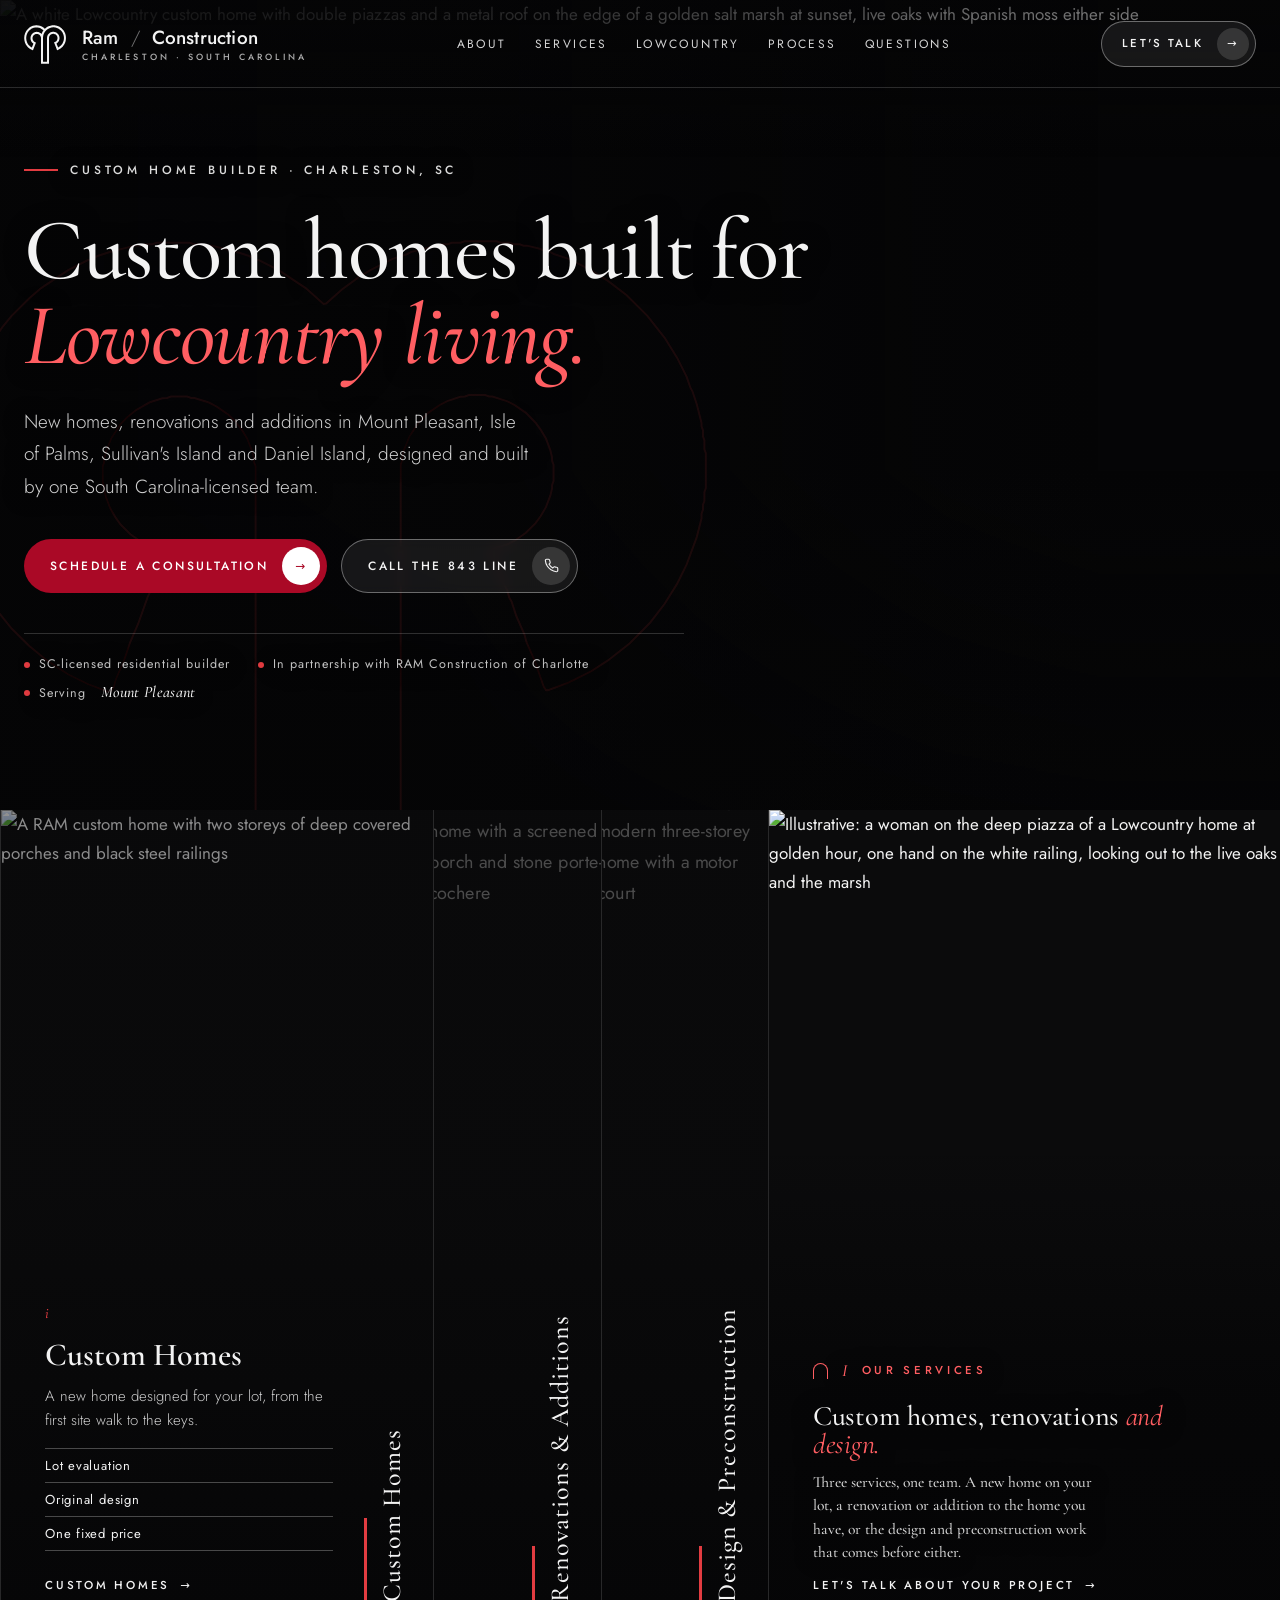
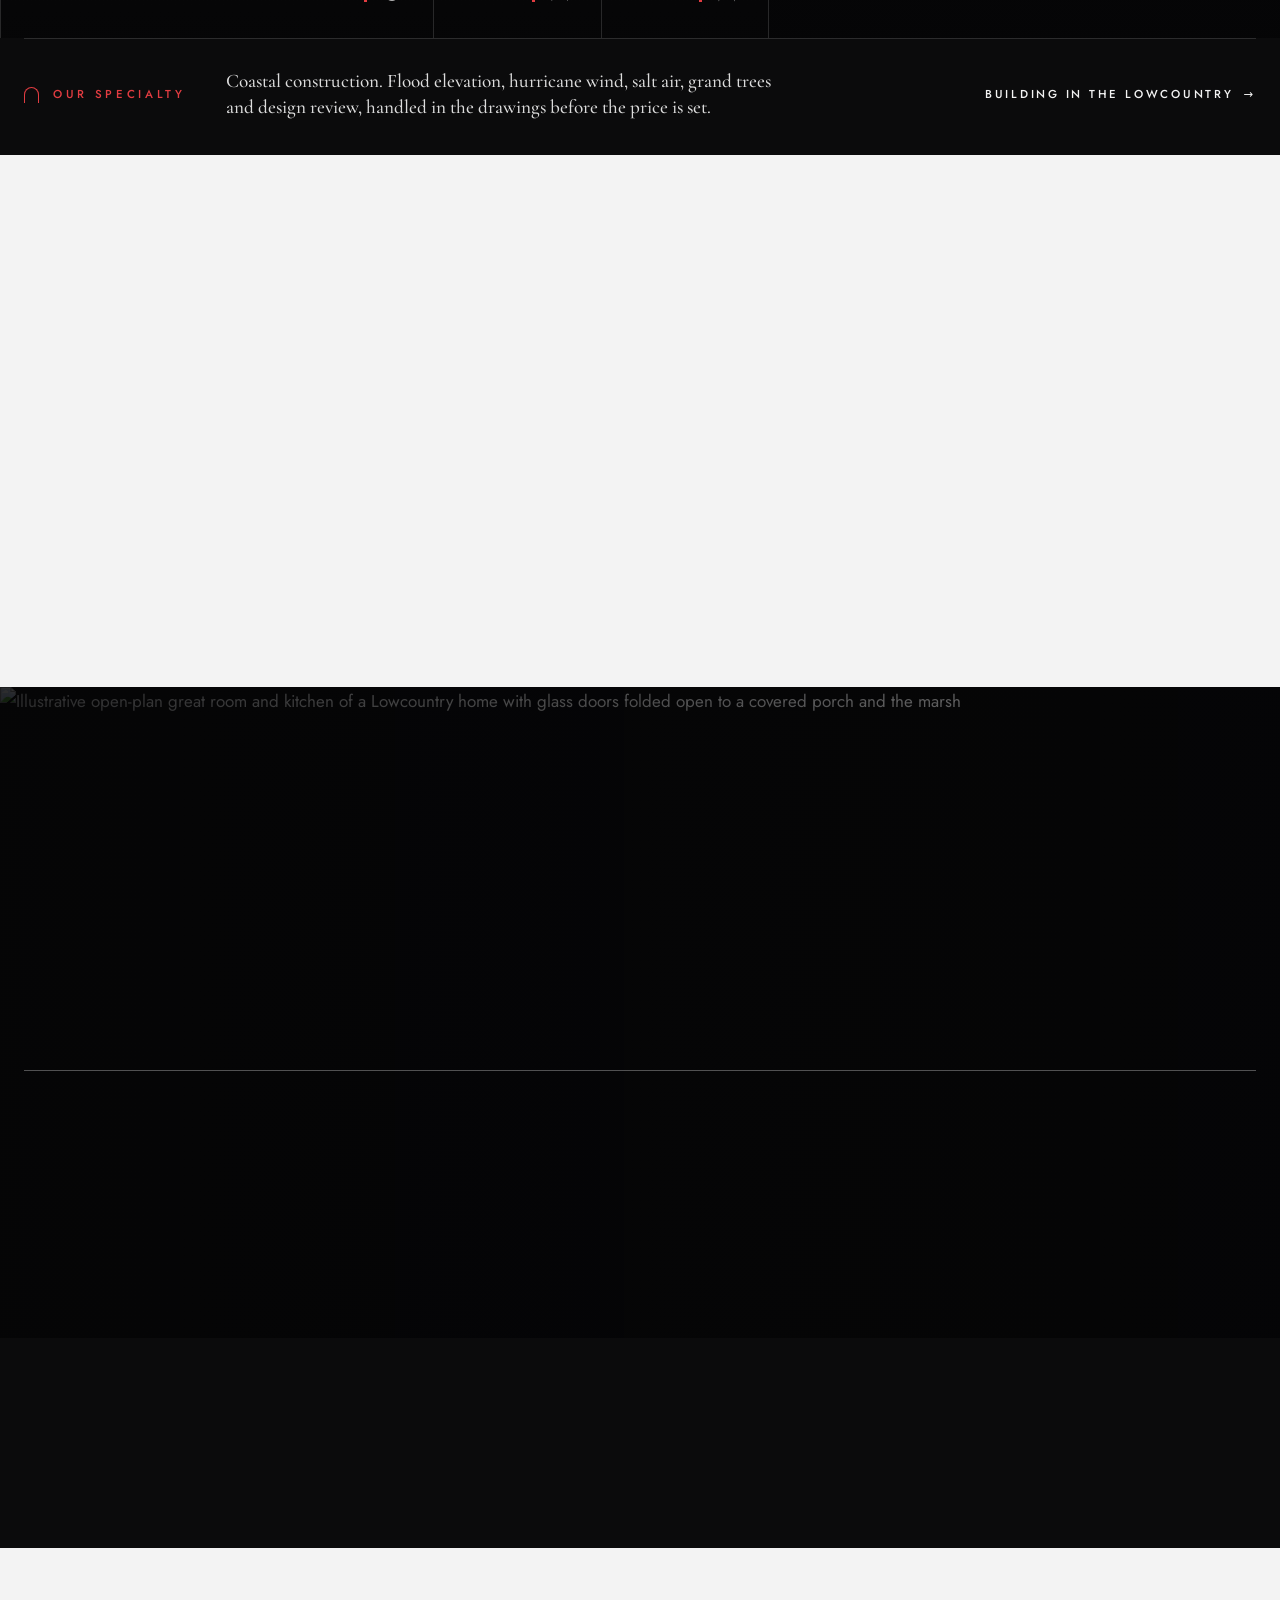
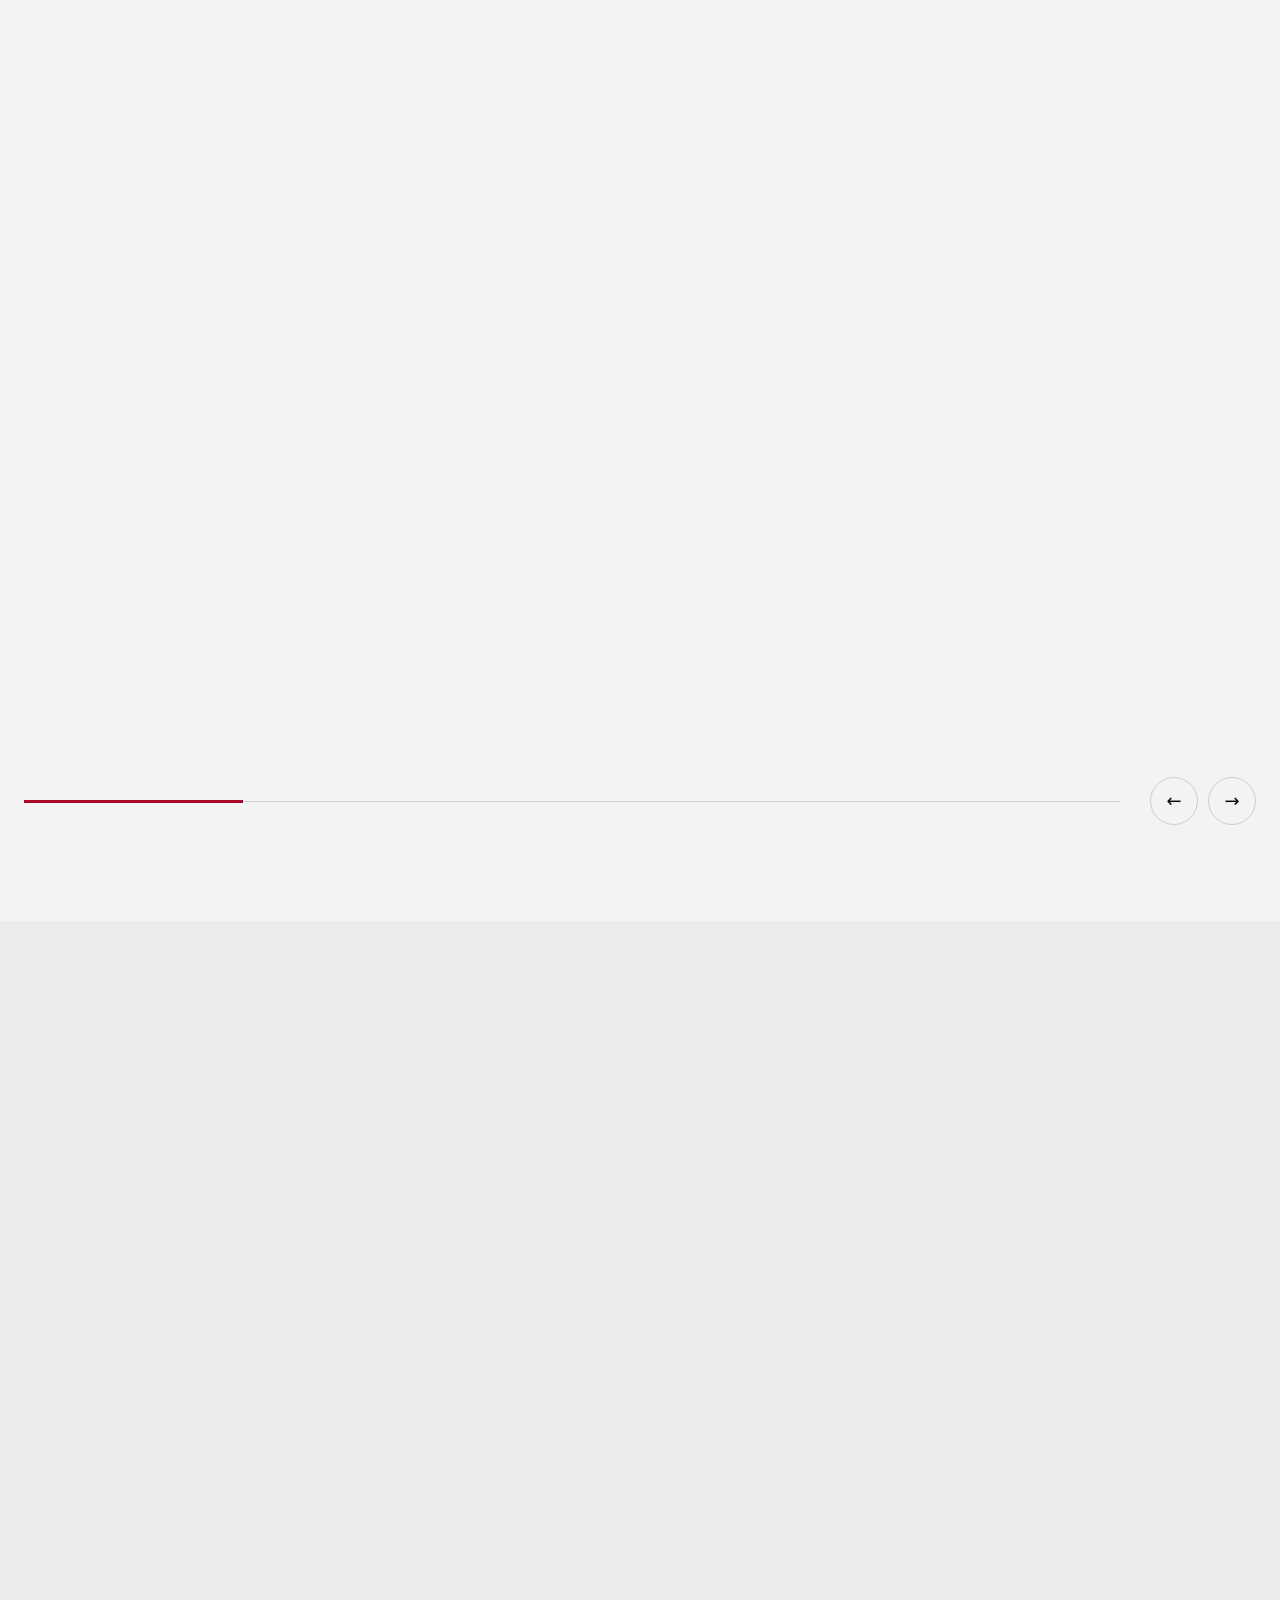
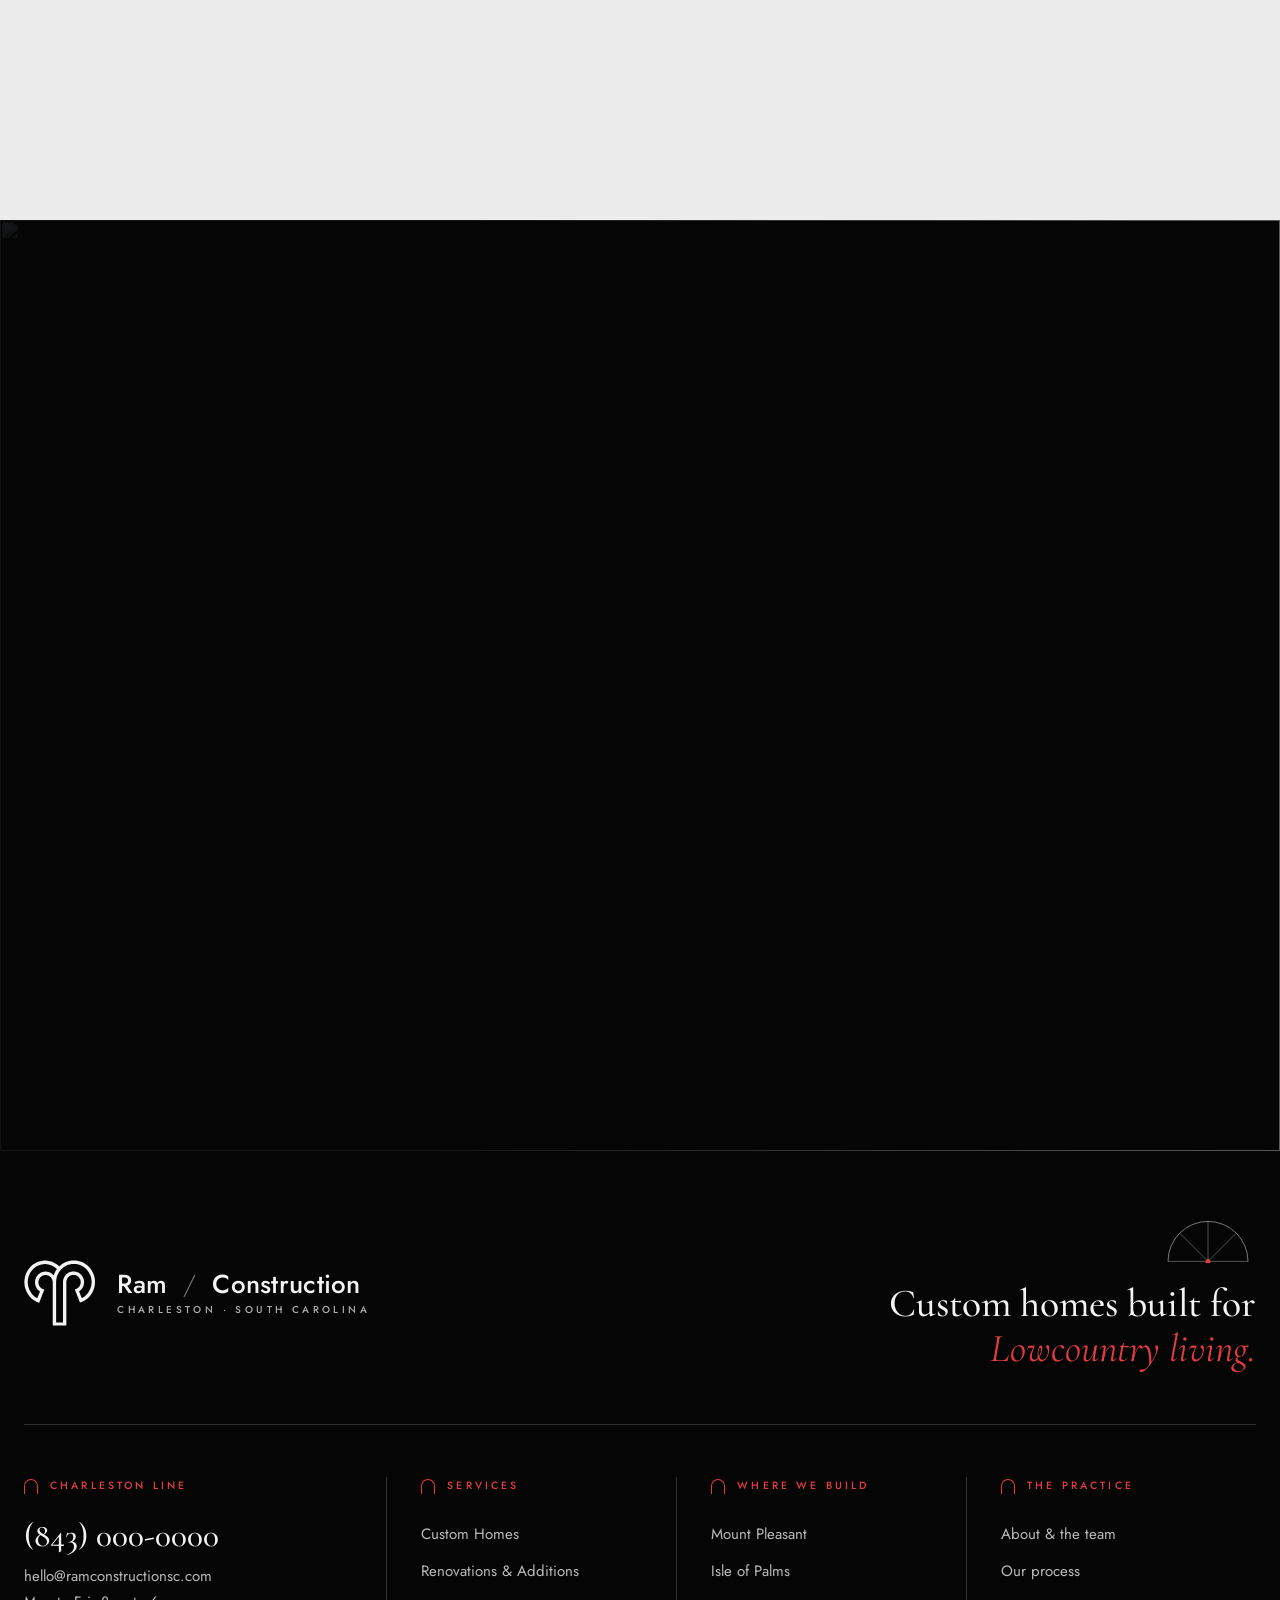
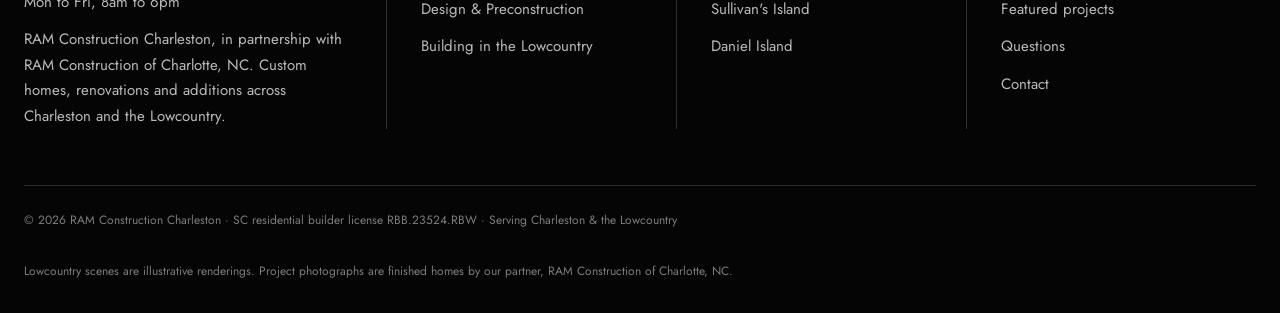
==== commit aaa3a1e9: "Charleston comp: SC residential builder license RBB.23524.RBW Co-Authored-By: Claude Fable 5.1 <nore" ====
--- a/index.html
+++ b/index.html
@@ -261,13 +261,13 @@
       <div class="ftr-col"><h4>Where we build</h4><ul><li><a href="mount-pleasant.html">Mount Pleasant</a></li><li><a href="isle-of-palms.html">Isle of Palms</a></li><li><a href="sullivans-island.html">Sullivan's Island</a></li><li><a href="daniel-island.html">Daniel Island</a></li></ul></div>
       <div class="ftr-col"><h4>The practice</h4><ul><li><a href="about.html">About &amp; the team</a></li><li><a href="process.html">Our process</a></li><li><a href="#projects">Featured projects</a></li><li><a href="faq.html">Questions</a></li><li><a href="contact.html">Contact</a></li></ul></div>
     </div>
-    <div class="ftr-base"><span>© 2026 RAM Construction Charleston · SC licensed residential builder · Serving Charleston &amp; the Lowcountry</span><span>Lowcountry scenes are illustrative renderings. Project photographs are finished homes by our partner, RAM Construction of Charlotte, NC.</span></div>
+    <div class="ftr-base"><span>© 2026 RAM Construction Charleston · SC residential builder license RBB.23524.RBW · Serving Charleston &amp; the Lowcountry</span><span>Lowcountry scenes are illustrative renderings. Project photographs are finished homes by our partner, RAM Construction of Charlotte, NC.</span></div>
   </div>
 </footer>
 
 
 <script type="application/ld+json">
-{"@context":"https://schema.org","@type":"GeneralContractor","name":"RAM Construction Charleston","description":"Custom home builder with in-house design through local architects, serving Charleston and the Lowcountry, SC. Custom homes, renovations and additions, design and preconstruction.","areaServed":[{"@type":"City","name":"Mount Pleasant, SC"},{"@type":"City","name":"Isle of Palms, SC"},{"@type":"City","name":"Sullivan's Island, SC"},{"@type":"Place","name":"Daniel Island, SC"},{"@type":"City","name":"Charleston, SC"}],"knowsAbout":["Custom homes","Renovations and additions","Design and preconstruction","Coastal and elevated construction"]}
+{"@context":"https://schema.org","@type":"GeneralContractor","name":"RAM Construction Charleston","identifier":{"@type":"PropertyValue","propertyID":"SC residential builder license","value":"RBB.23524.RBW"},"description":"Custom home builder with in-house design through local architects, serving Charleston and the Lowcountry, SC. Custom homes, renovations and additions, design and preconstruction.","areaServed":[{"@type":"City","name":"Mount Pleasant, SC"},{"@type":"City","name":"Isle of Palms, SC"},{"@type":"City","name":"Sullivan's Island, SC"},{"@type":"Place","name":"Daniel Island, SC"},{"@type":"City","name":"Charleston, SC"}],"knowsAbout":["Custom homes","Renovations and additions","Design and preconstruction","Coastal and elevated construction"]}
 </script>
 <script src="js/site.js"></script>
 </body>
